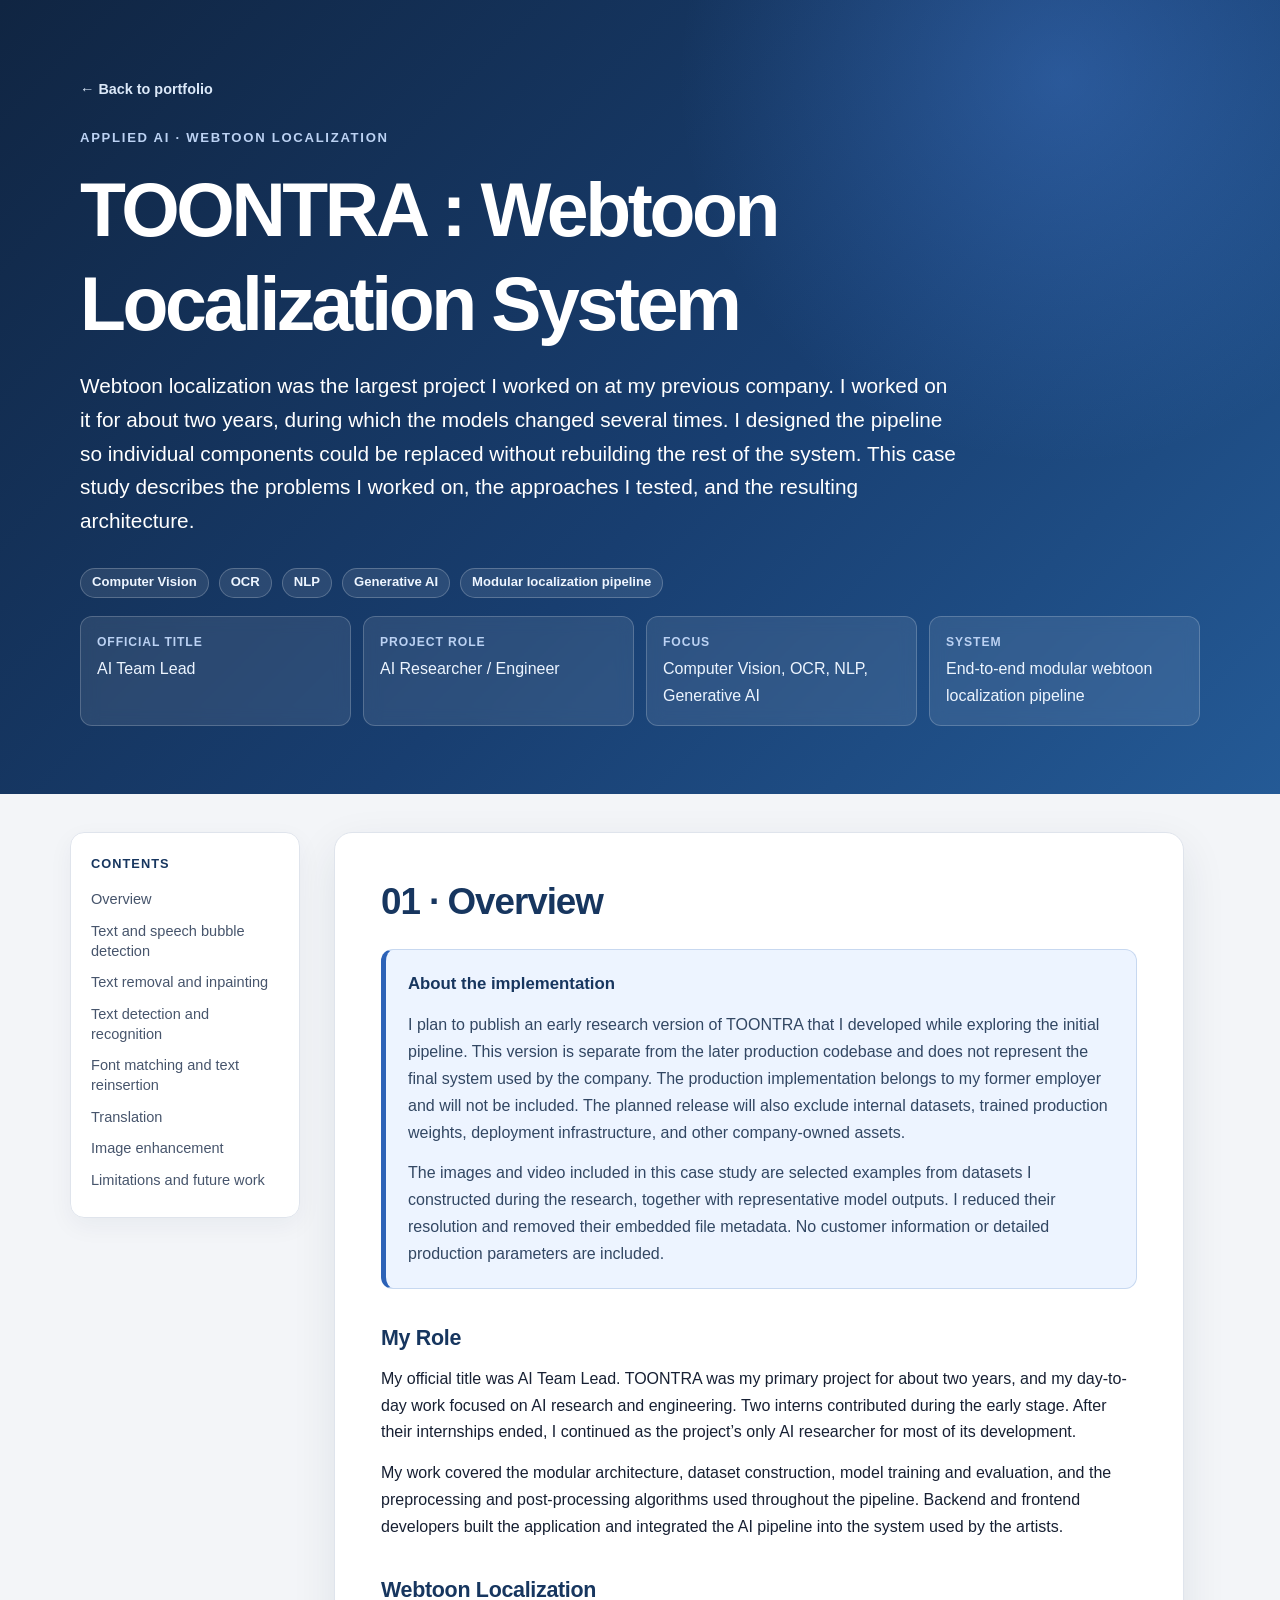
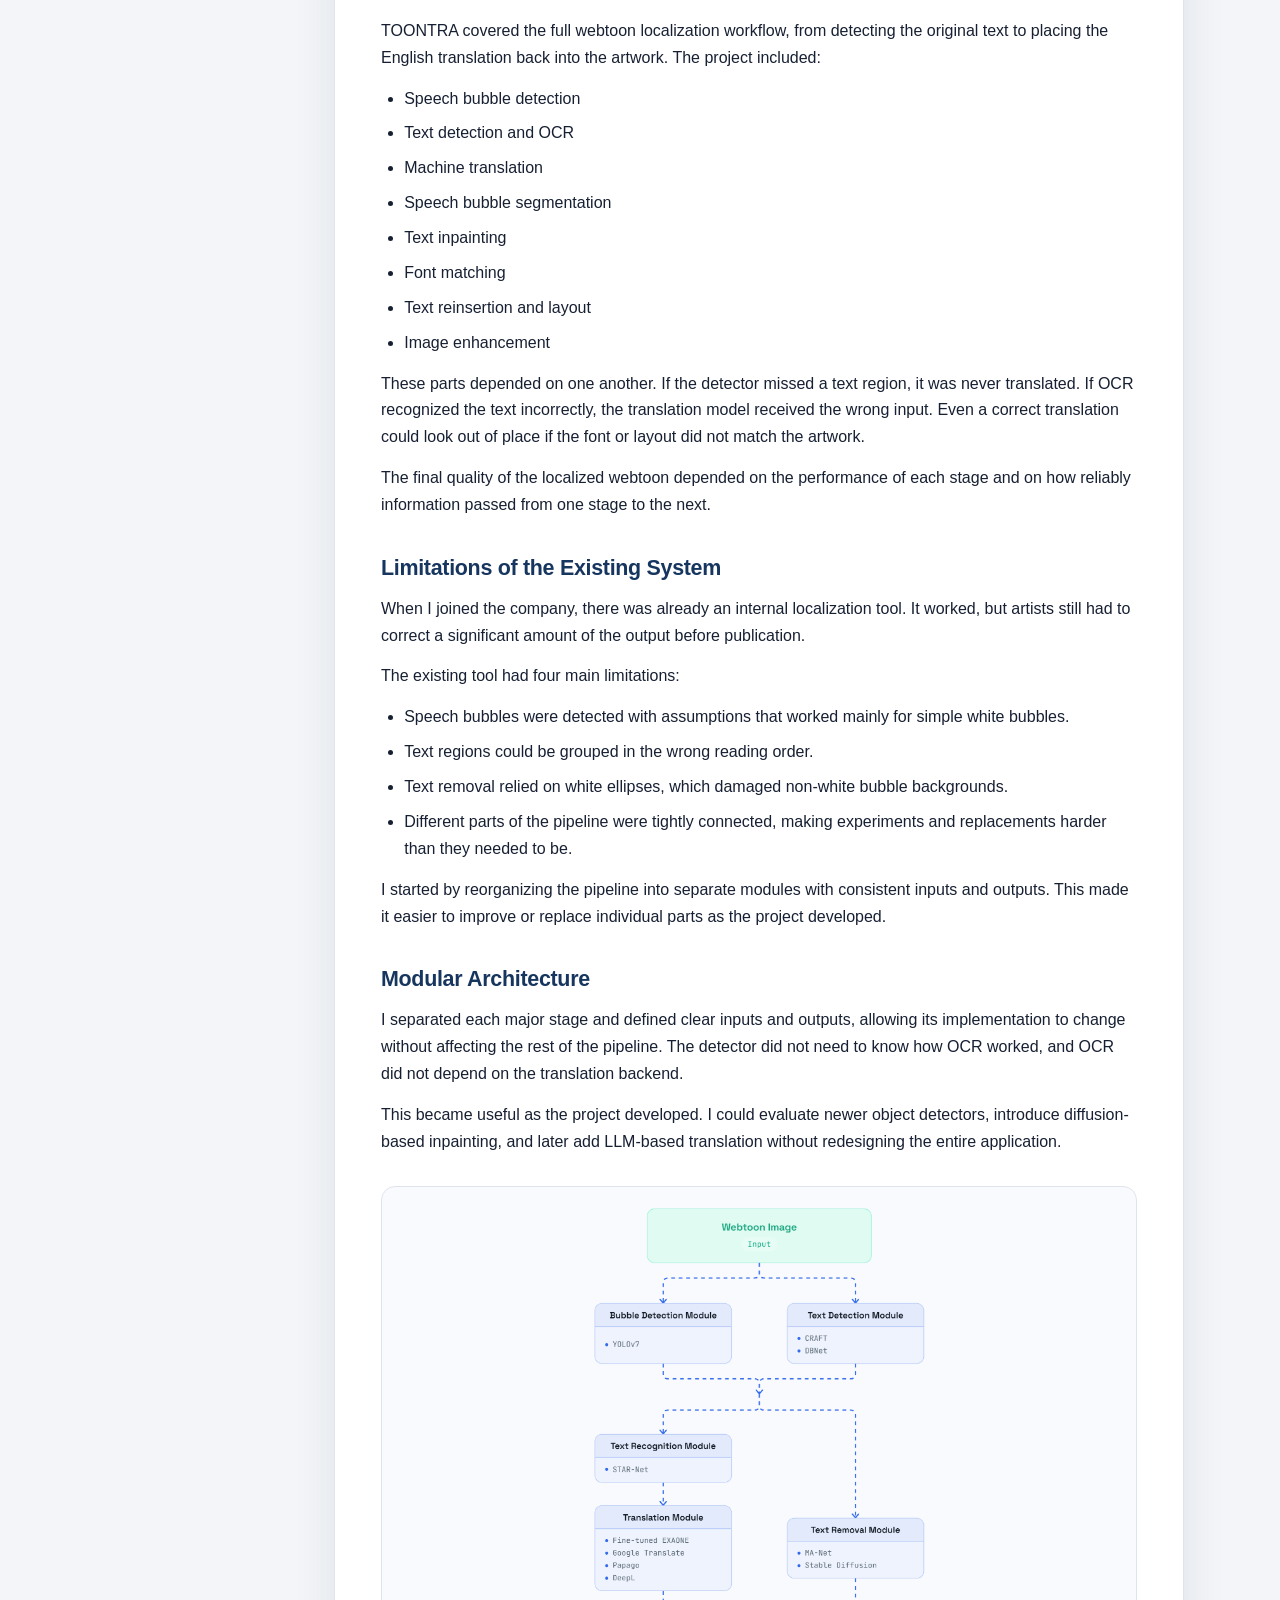
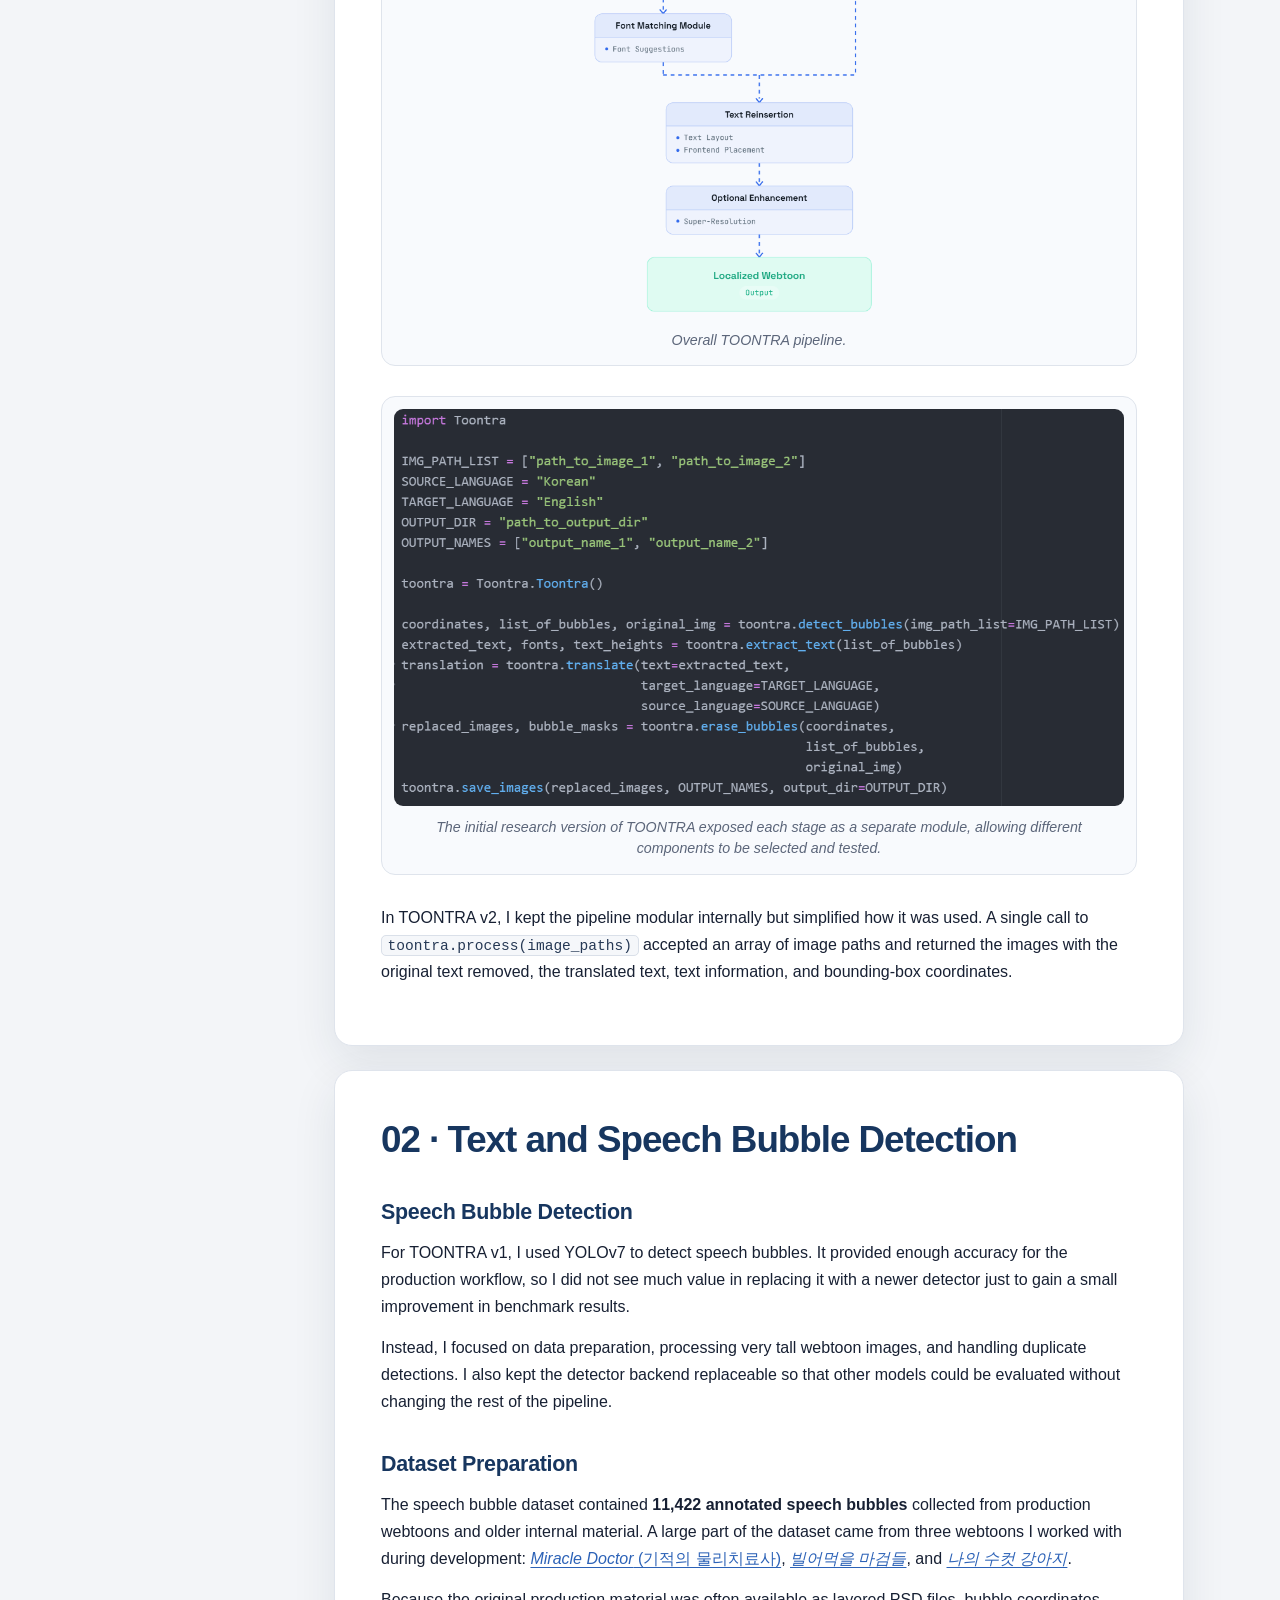
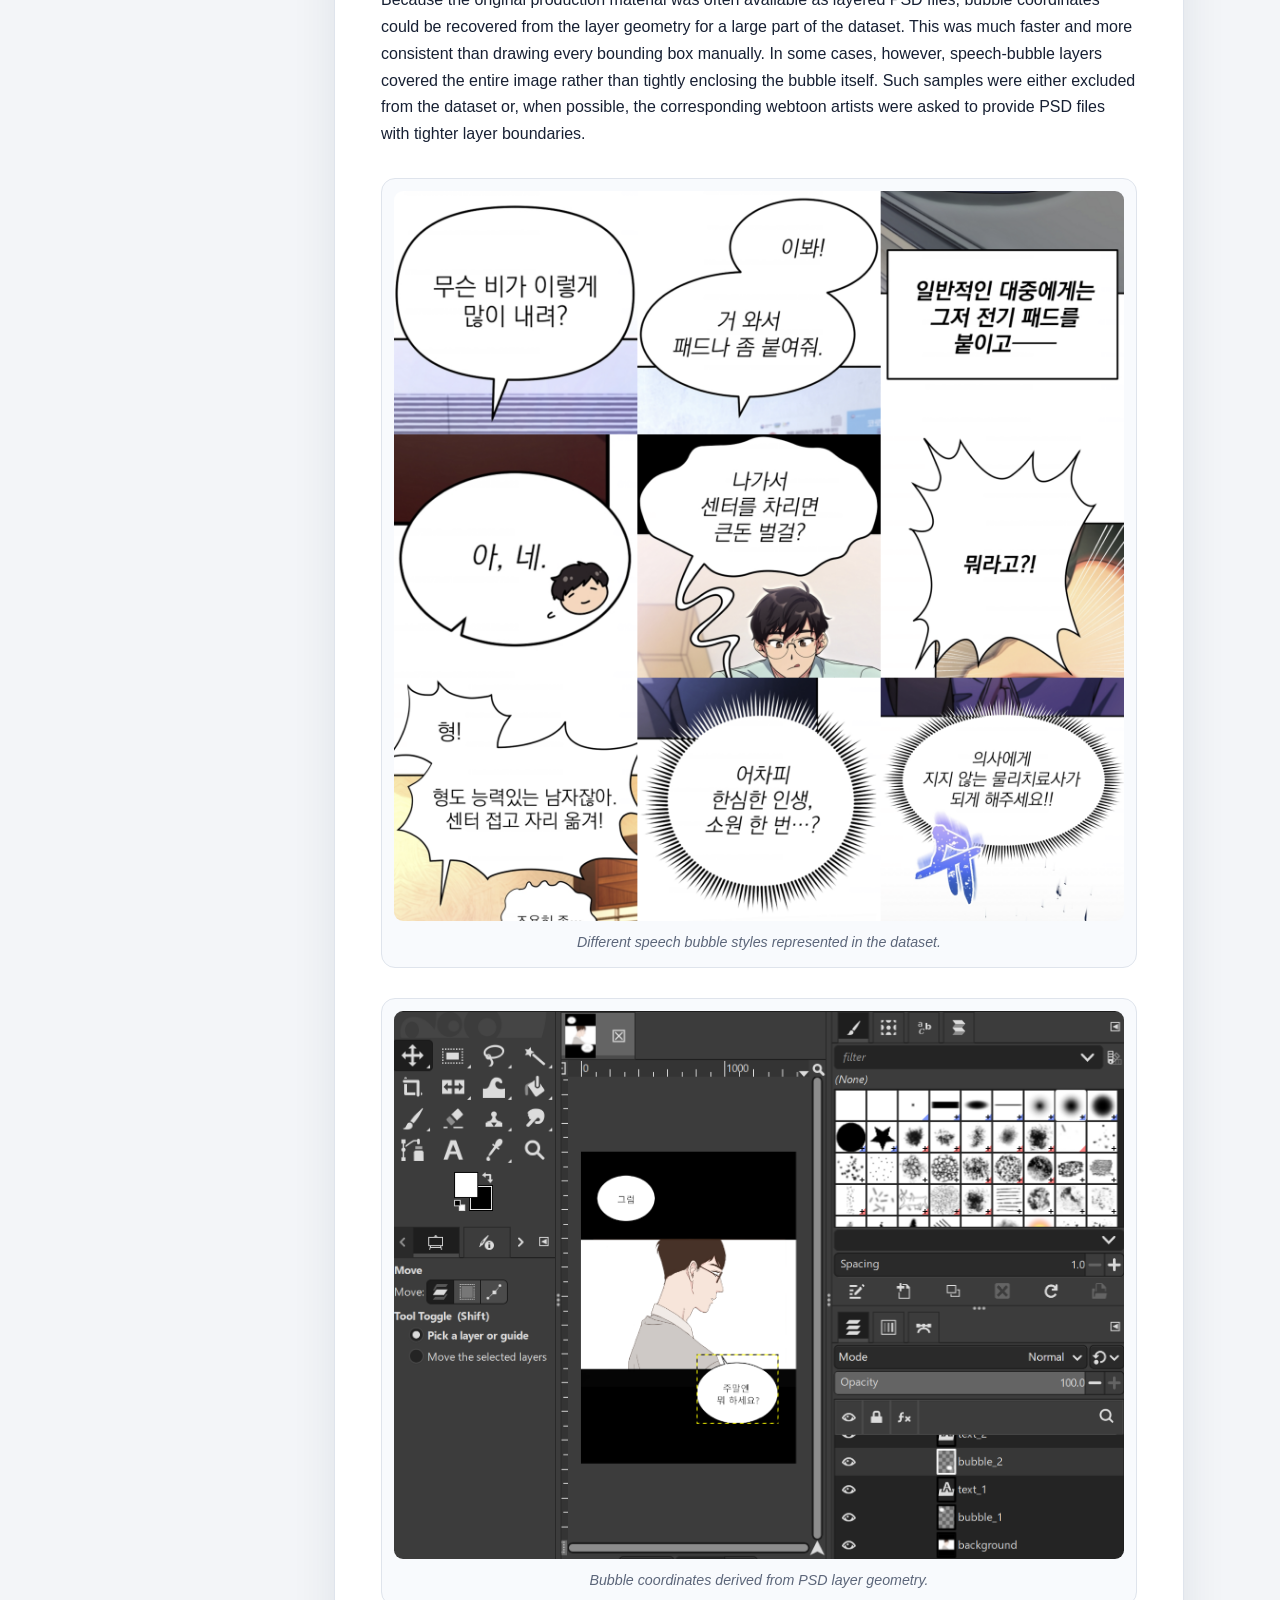
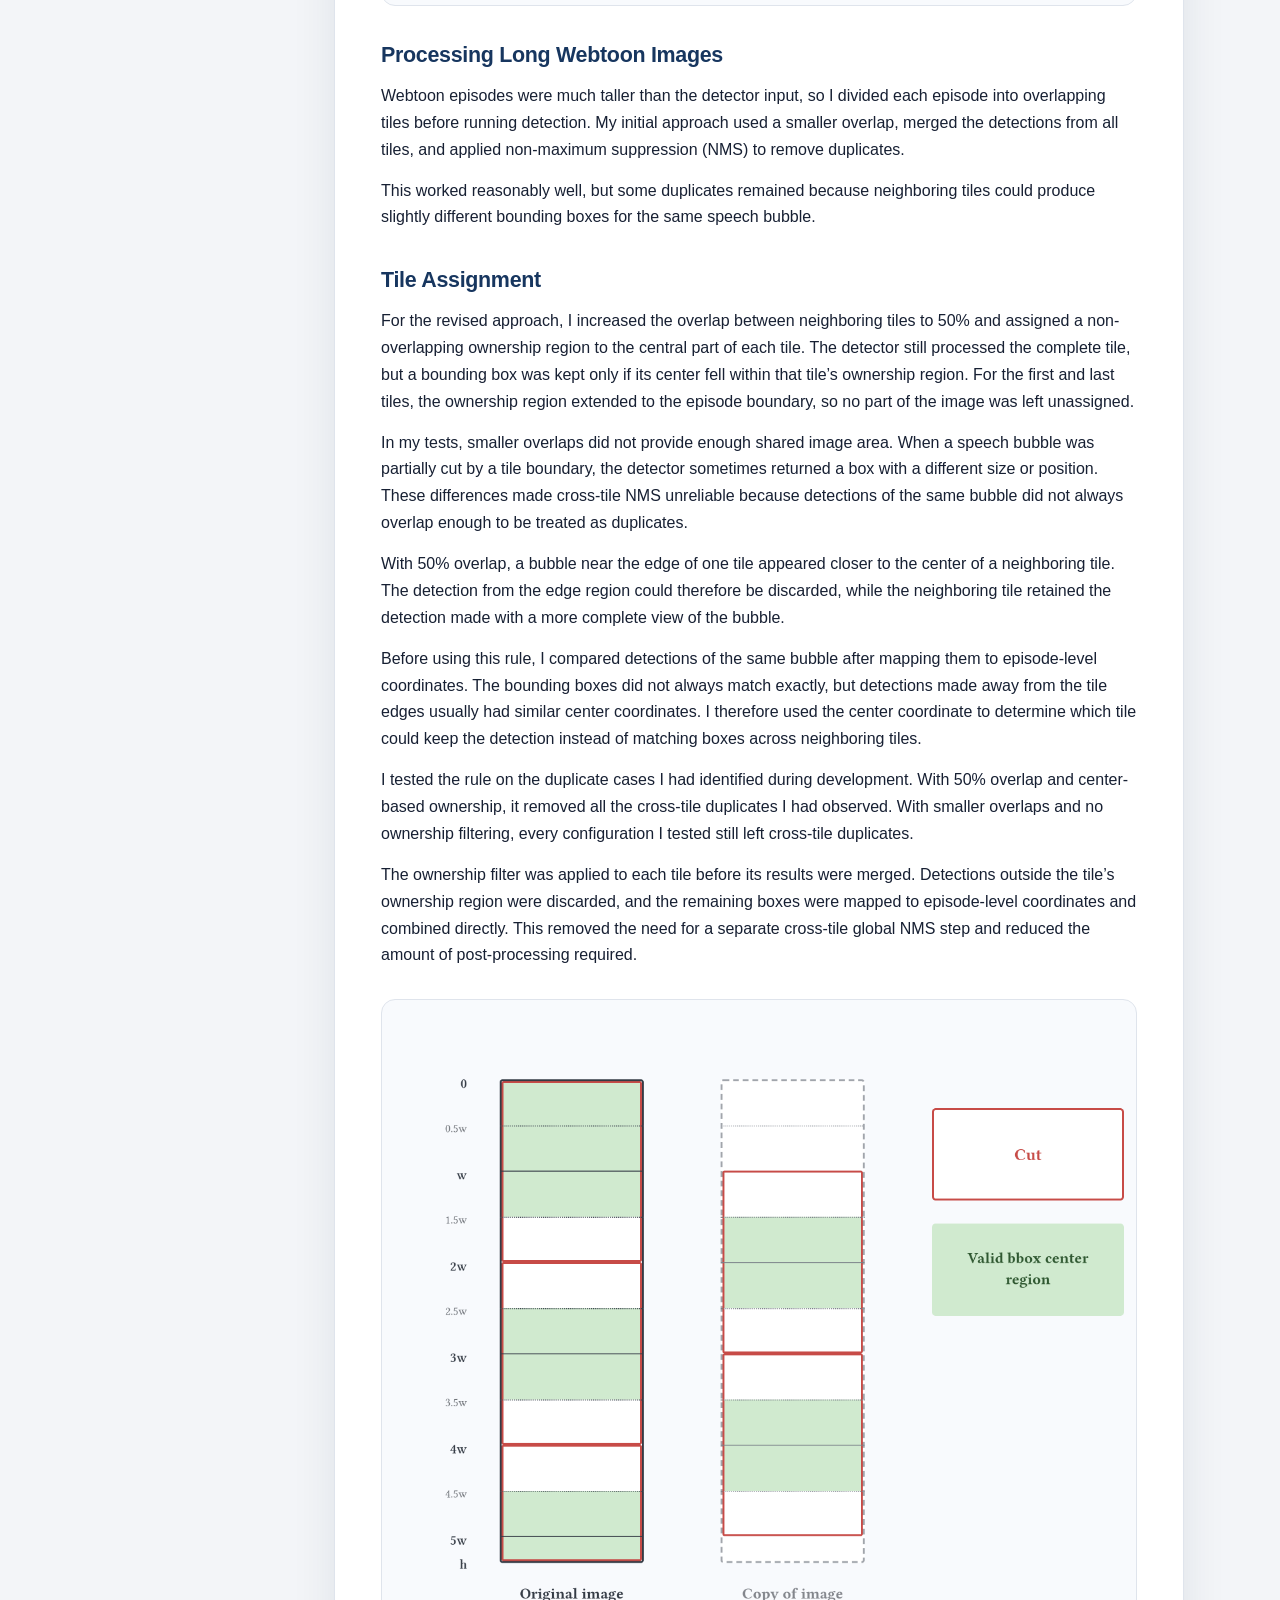
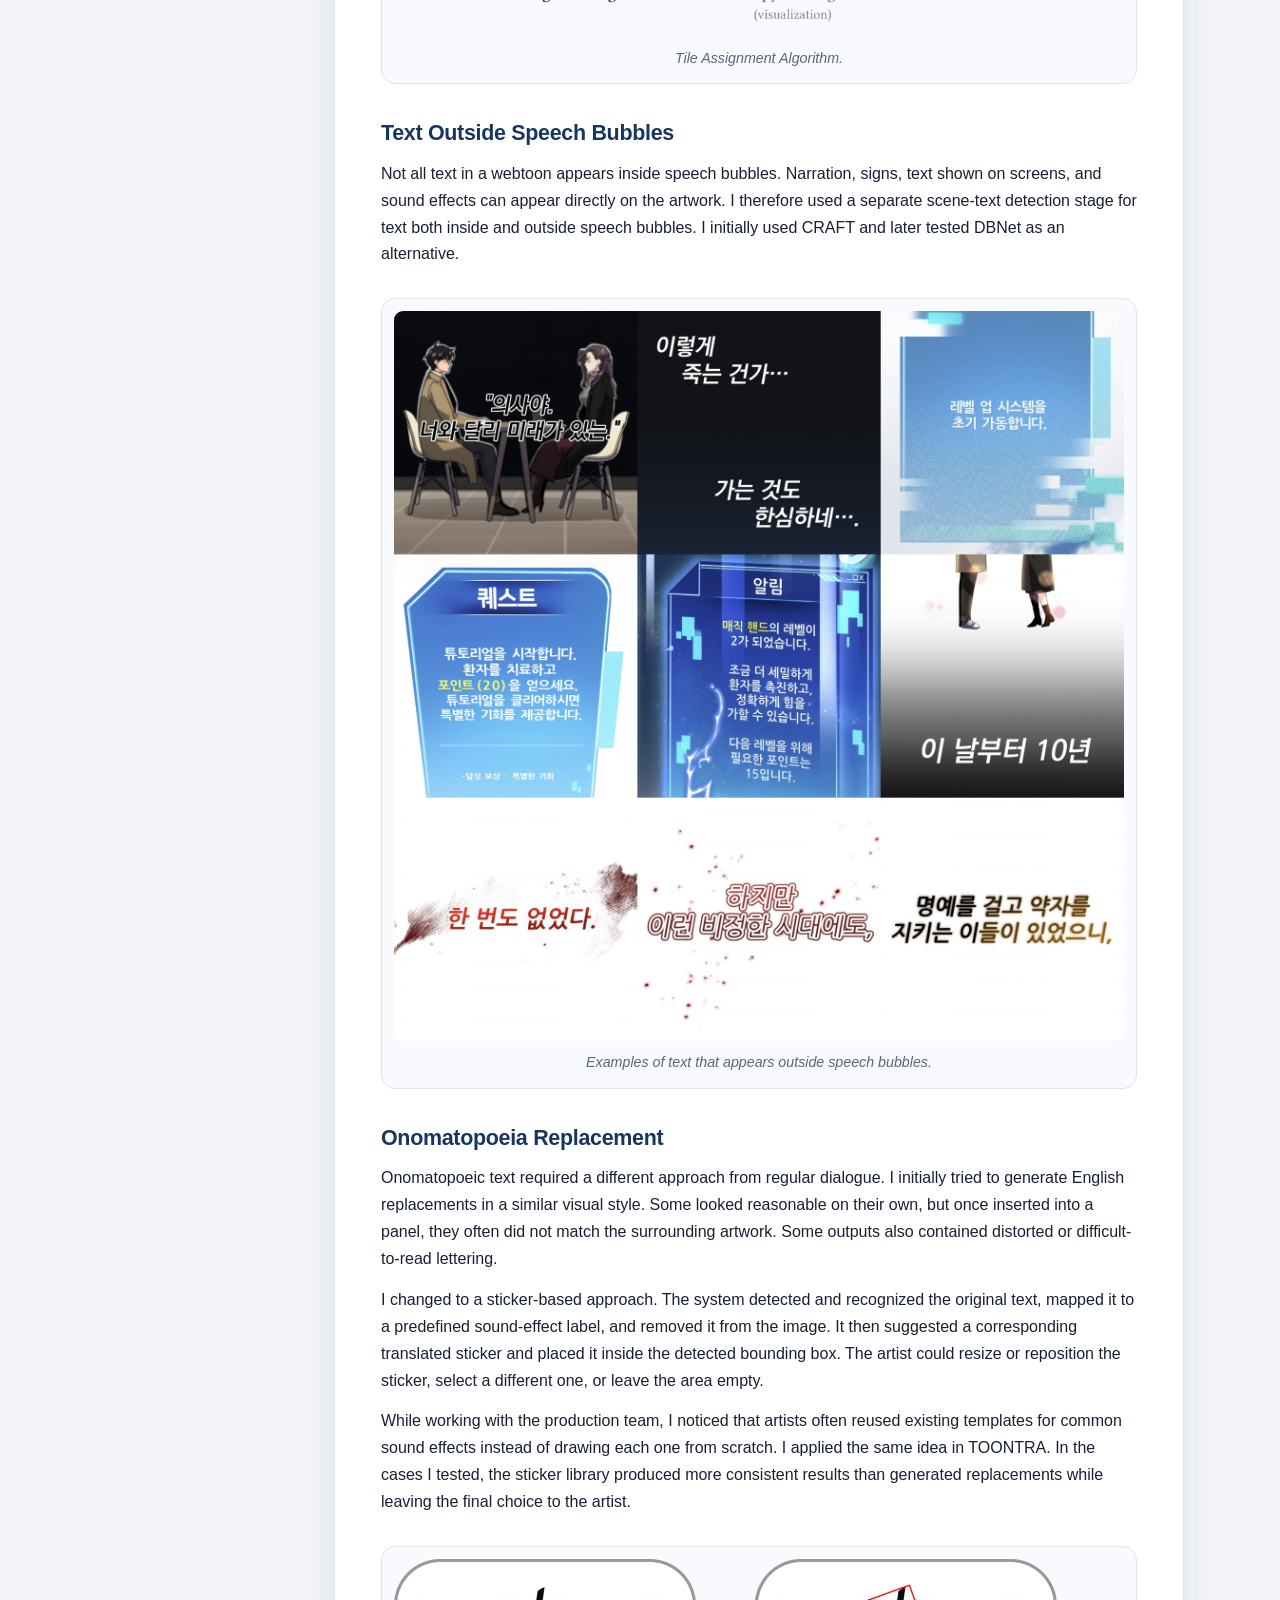
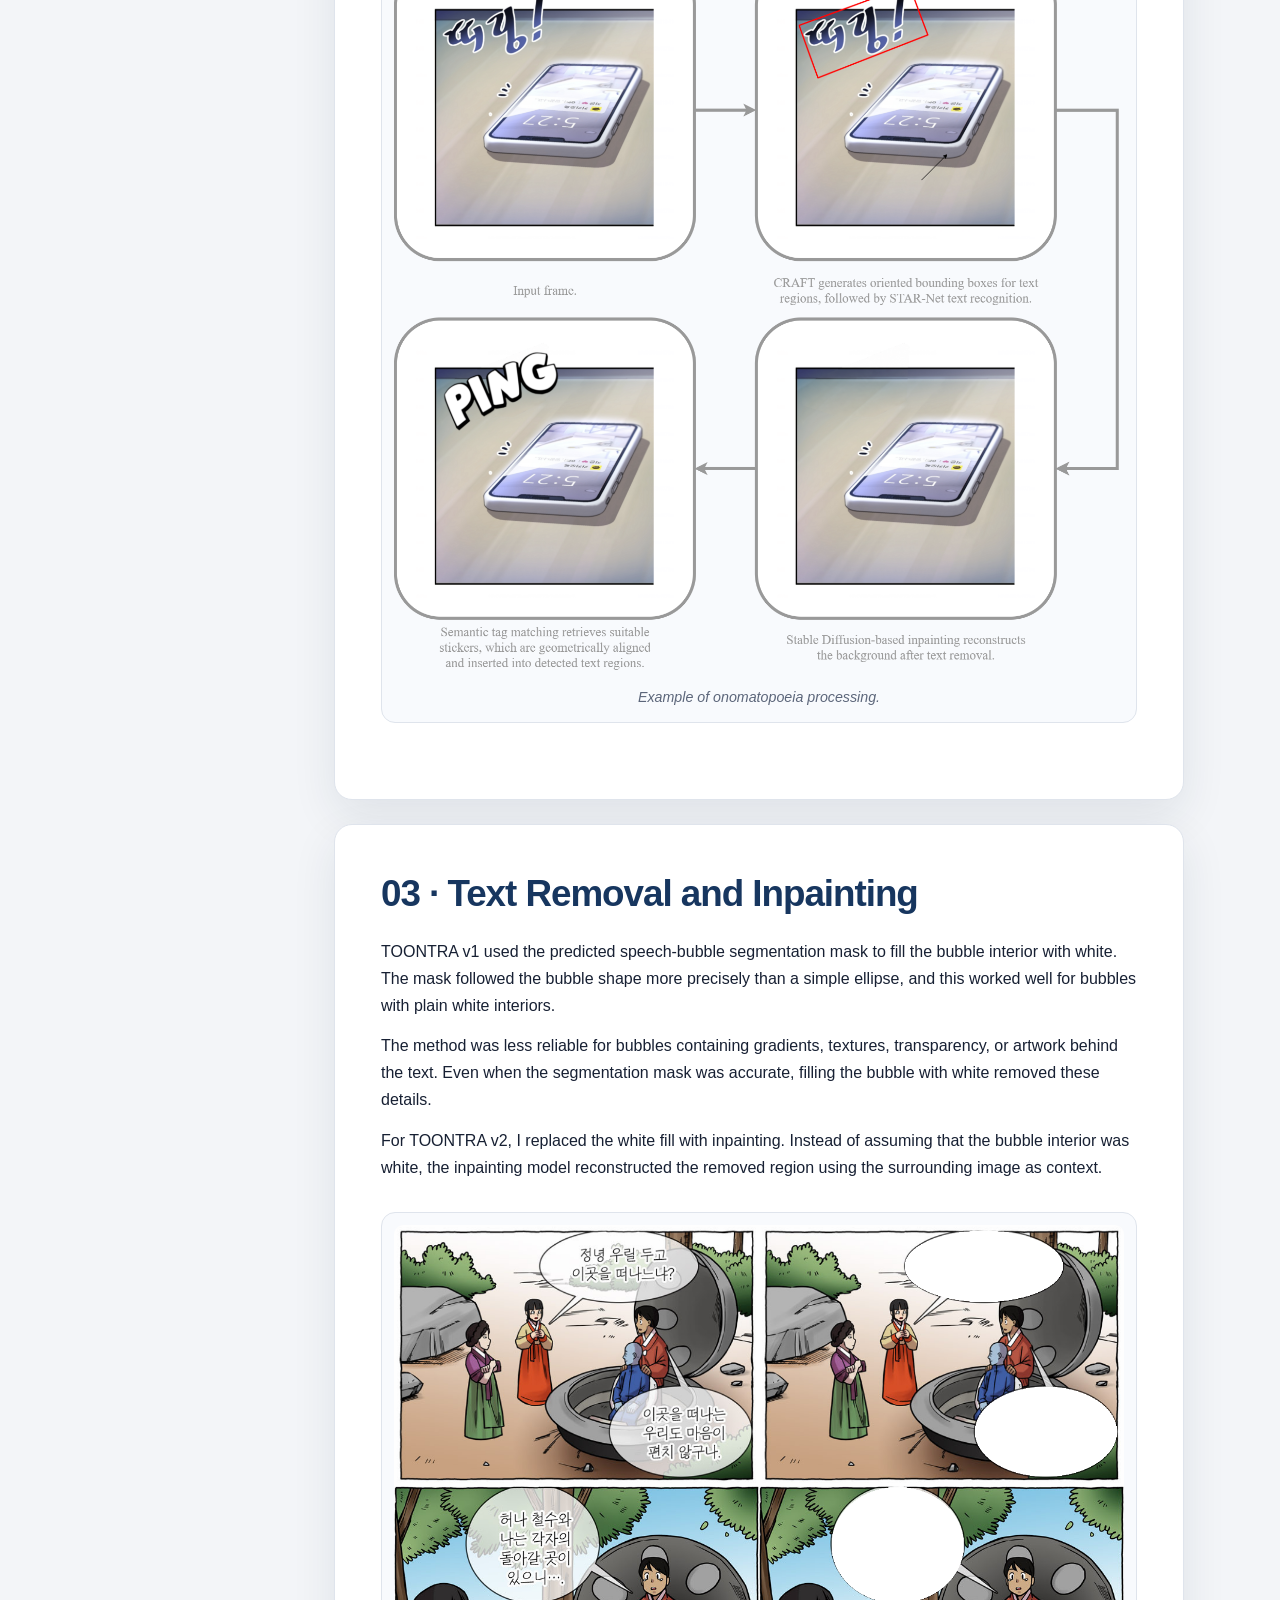
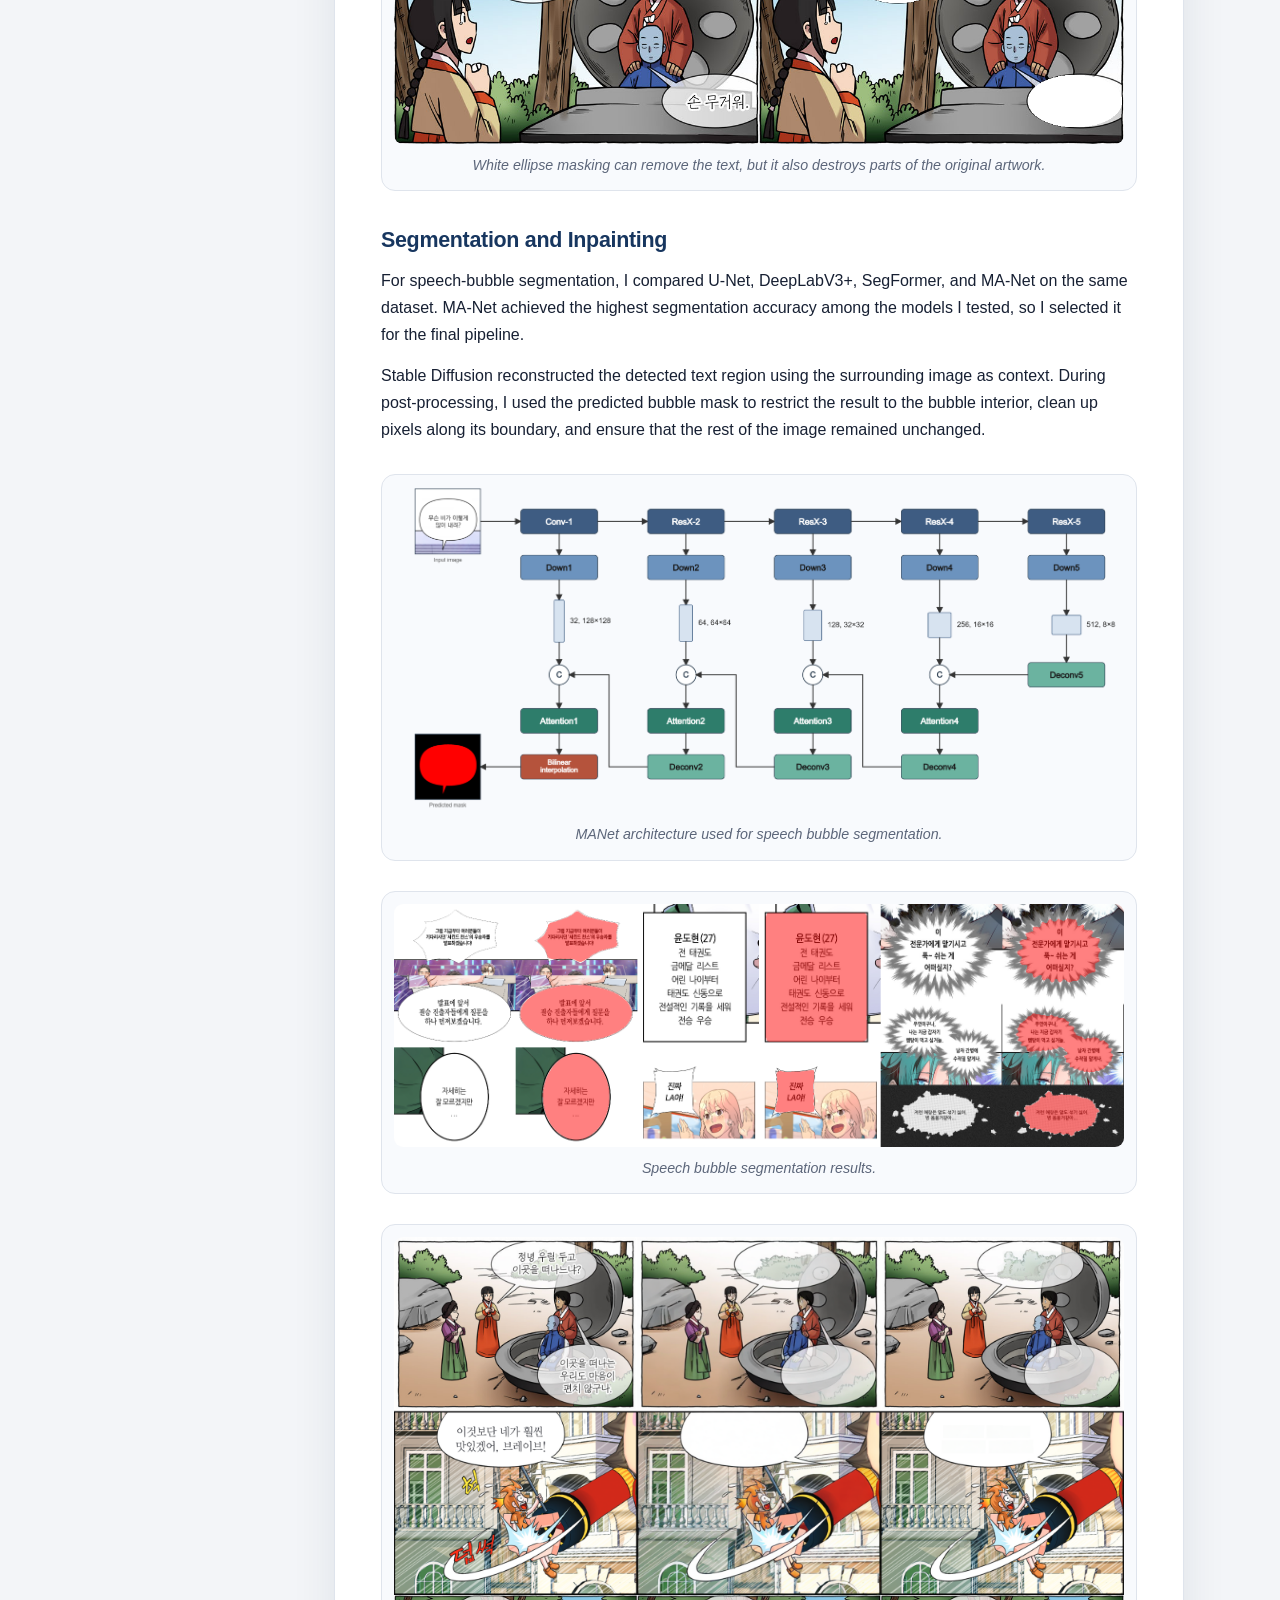
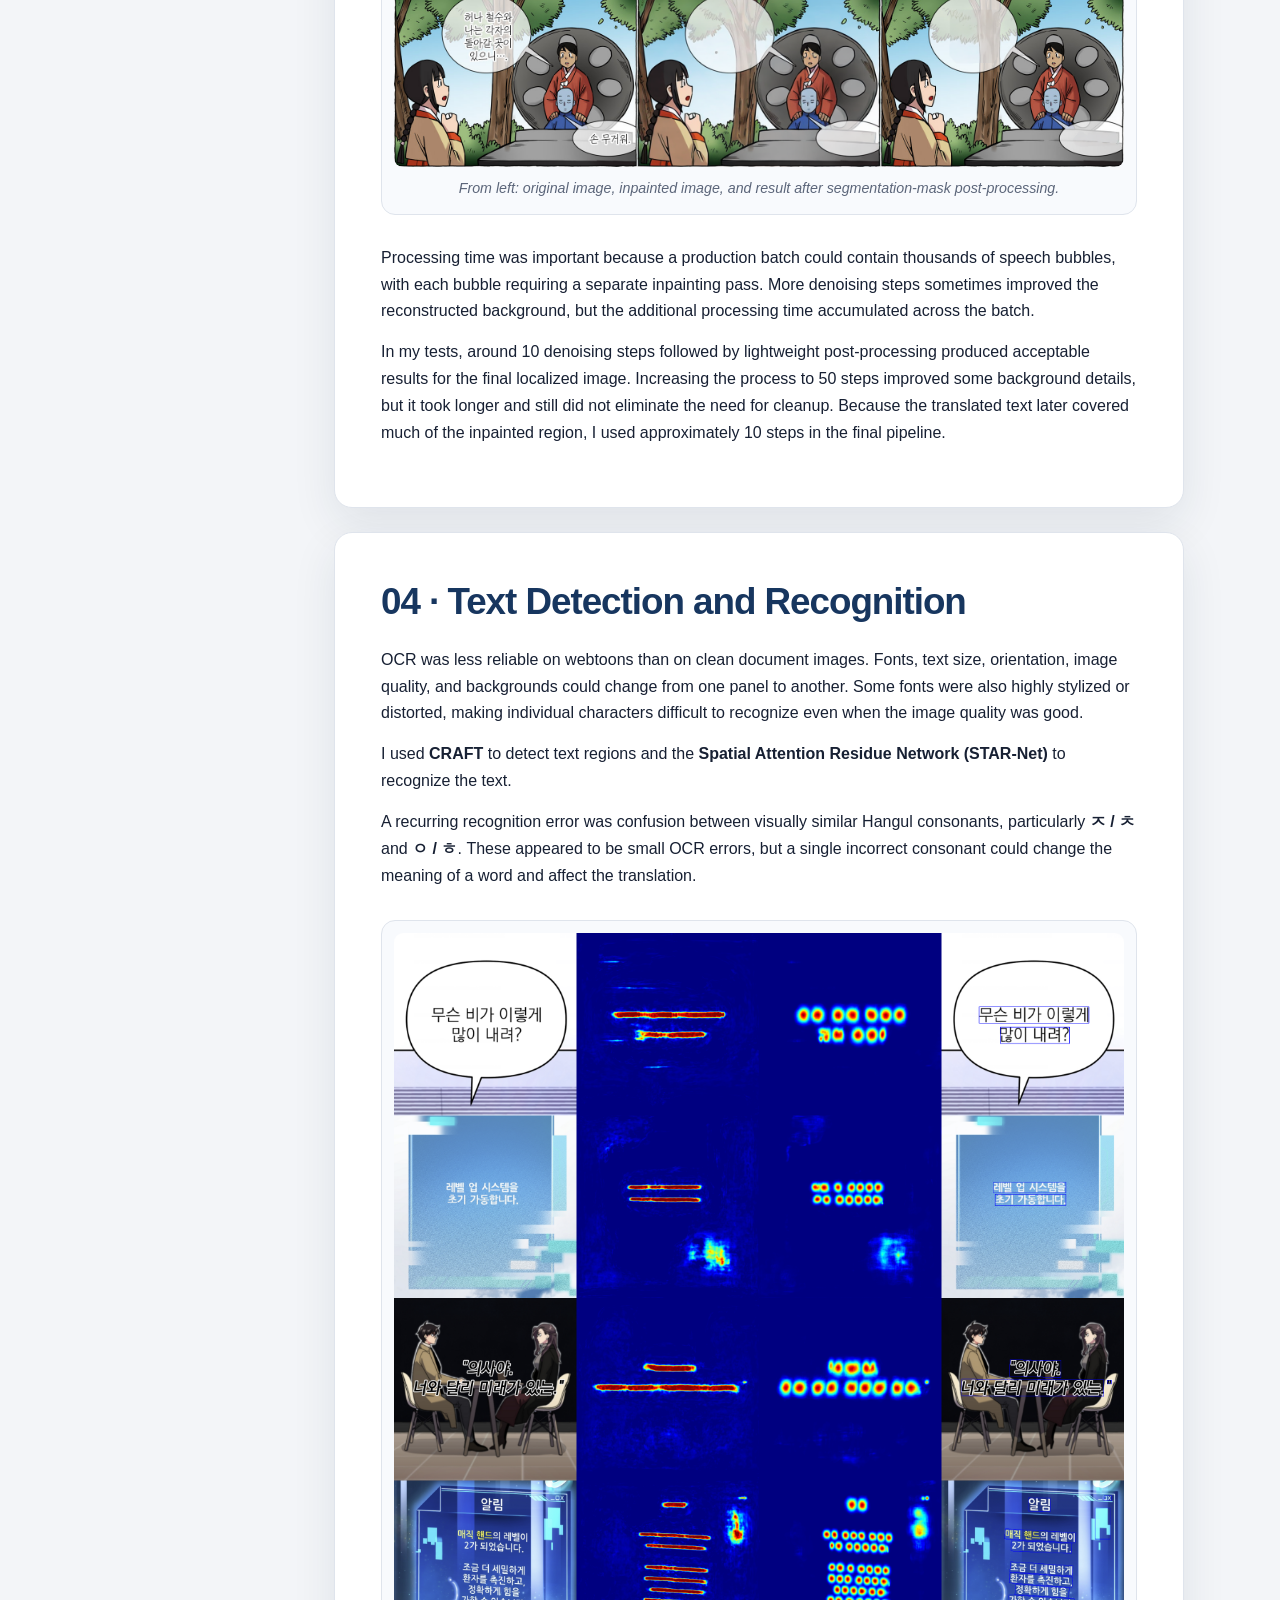
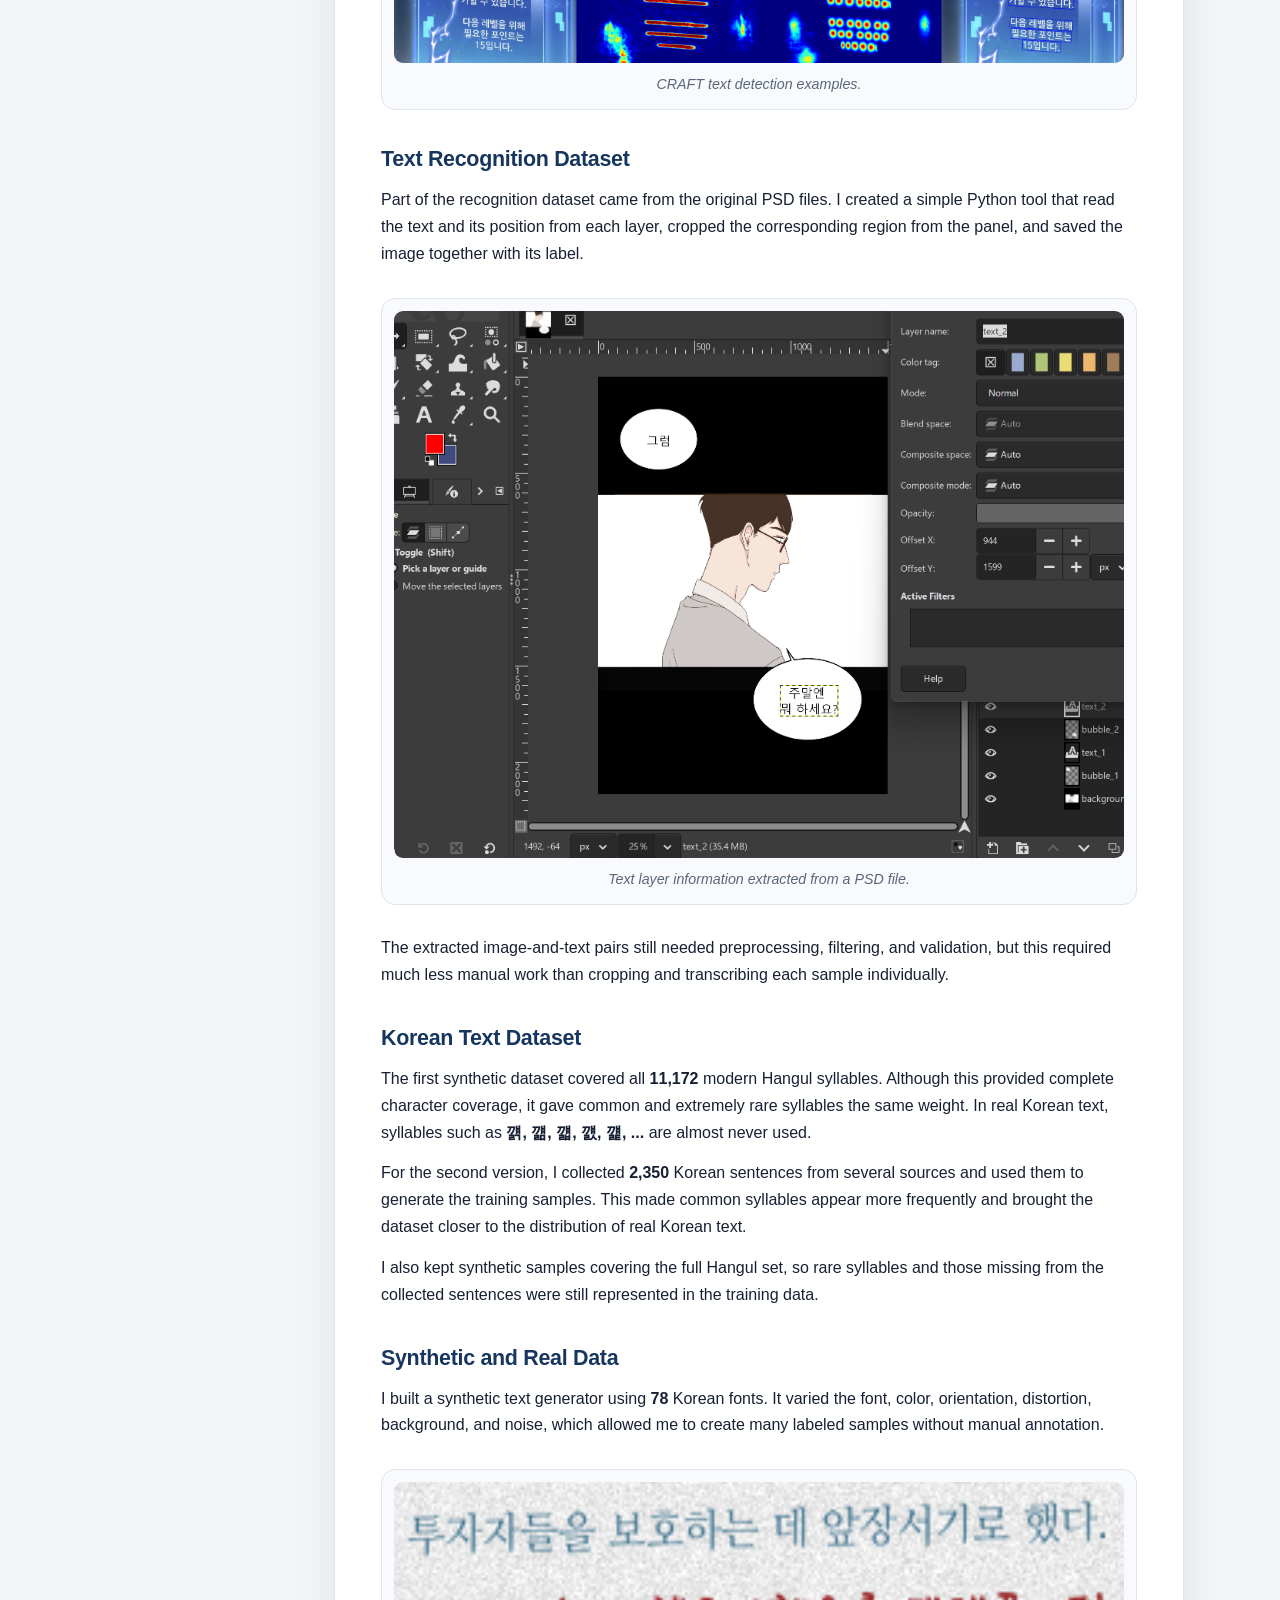
==== projects/toontra.html @ 7fe9b253 "Add files via upload" ====
<!doctype html>
<html lang="en">
<head>
  <meta charset="utf-8">
  <meta name="viewport" content="width=device-width, initial-scale=1">
  <meta name="robots" content="noindex, nofollow, noarchive">
  <title>TOONTRA: Webtoon Localization System</title>
  <link rel="stylesheet" href="../assets/css/toontra.css">
</head>
<body>
  <a class="skip-link" href="#content">Skip to content</a>

  <header class="hero" id="top">
    <div class="hero-inner">
      <a class="portfolio-link" href="../index.html">← Back to portfolio</a>
      <p class="eyebrow">Applied AI · Webtoon Localization</p>
      <h1>TOONTRA : Webtoon Localization System</h1>
      <p class="lede">
        Webtoon localization was the largest project I worked on at my previous company. I worked on it for about two years, during which the models changed several times. I designed the pipeline so individual components could be replaced without rebuilding the rest of the system. This case study describes the problems I worked on, the approaches I tested, and the resulting architecture.
      </p>
      <div class="hero-tags" aria-label="Project focus">
        <span>Computer Vision</span>
        <span>OCR</span>
        <span>NLP</span>
        <span>Generative AI</span>
        <span>Modular localization pipeline</span>
      </div>
      <div class="hero-meta" aria-label="Project details">
        <div><strong>Official Title</strong>AI Team Lead</div>
        <div><strong>Project Role</strong>AI Researcher / Engineer</div>
        <div><strong>Focus</strong>Computer Vision, OCR, NLP, Generative AI</div>
        <div><strong>System</strong>End-to-end modular webtoon localization pipeline</div>
      </div>
    </div>
  </header>

  <div class="layout">
    <aside class="toc" aria-label="Case study contents">
      <strong>Contents</strong>
      <nav>
        <a href="#overview">Overview</a>
        <a href="#detection">Text and speech bubble detection</a>
        <a href="#inpainting">Text removal and inpainting</a>
        <a href="#recognition">Text detection and recognition</a>
        <a href="#font-reinsertion">Font matching and text reinsertion</a>
        <a href="#translation">Translation</a>
        <a href="#enhancement">Image enhancement</a>
        <a href="#limitations">Limitations and future work</a>
      </nav>
    </aside>

    <main id="content">
      <section id="overview">
        <h2>01 · Overview</h2>

        <div class="implementation-note">
          <strong>About the implementation</strong>
          <p>
            I plan to publish an early research version of TOONTRA that I developed while exploring the initial pipeline. This version is separate from the later production codebase and does not represent the final system used by the company. The production implementation belongs to my former employer and will not be included. The planned release will also exclude internal datasets, trained production weights, deployment infrastructure, and other company-owned assets.
          </p>
          <p>
            The images and video included in this case study are selected examples from datasets I constructed during the research, together with representative model outputs. I reduced their resolution and removed their embedded file metadata. No customer information or detailed production parameters are included.
          </p>
        </div>

        <h3>My Role</h3>

        <p>
          My official title was AI Team Lead. TOONTRA was my primary project for about two years, and my day-to-day work focused on AI research and engineering. Two interns contributed during the early stage. After their internships ended, I continued as the project’s only AI researcher for most of its development.
        </p>

        <p>
          My work covered the modular architecture, dataset construction, model training and evaluation, and the preprocessing and post-processing algorithms used throughout the pipeline. Backend and frontend developers built the application and integrated the AI pipeline into the system used by the artists.
        </p>

        <h3>Webtoon Localization</h3>

        <p>
          TOONTRA covered the full webtoon localization workflow, from detecting the original text to placing the English translation back into the artwork. The project included:
        </p>

        <ul>
          <li>Speech bubble detection</li>
          <li>Text detection and OCR</li>
          <li>Machine translation</li>
          <li>Speech bubble segmentation</li>
          <li>Text inpainting</li>
          <li>Font matching</li>
          <li>Text reinsertion and layout</li>
          <li>Image enhancement</li>
        </ul>

        <p>
          These parts depended on one another. If the detector missed a text region, it was never translated. If OCR recognized the text incorrectly, the translation model received the wrong input. Even a correct translation could look out of place if the font or layout did not match the artwork.
        </p>

        <p>
          The final quality of the localized webtoon depended on the performance of each stage and on how reliably information passed from one stage to the next.
        </p>

        <h3>Limitations of the Existing System</h3>

        <p>
          When I joined the company, there was already an internal localization tool. It worked, but artists still had to correct a significant amount of the output before publication.
        </p>

        <p>
          The existing tool had four main limitations:
        </p>

        <ul>
          <li>Speech bubbles were detected with assumptions that worked mainly for simple white bubbles.</li>
          <li>Text regions could be grouped in the wrong reading order.</li>
          <li>Text removal relied on white ellipses, which damaged non-white bubble backgrounds.</li>
          <li>Different parts of the pipeline were tightly connected, making experiments and replacements harder than they needed to be.</li>
        </ul>

        <p>
          I started by reorganizing the pipeline into separate modules with consistent inputs and outputs. This made it easier to improve or replace individual parts as the project developed.
        </p>

        <h3>Modular Architecture</h3>

        <p>
          I separated each major stage and defined clear inputs and outputs, allowing its implementation to change without affecting the rest of the pipeline. The detector did not need to know how OCR worked, and OCR did not depend on the translation backend.
        </p>

        <p>
          This became useful as the project developed. I could evaluate newer object detectors, introduce diffusion-based inpainting, and later add LLM-based translation without redesigning the entire application.
        </p>

        <figure class="portrait">
          <img src="../assets/images/toontra/toontra_diagram.png" alt="TOONTRA pipeline diagram: Webtoon image input splits into bubble detection and text detection, followed by OCR, translation, font matching and inpainting, reinsertion, enhancement, and localized output." width="1104" height="2265" loading="lazy" decoding="async">
          <figcaption>Overall TOONTRA pipeline.</figcaption>
        </figure>

        <figure>
          <img src="../assets/images/toontra/toontra_library.png" alt="The initial research version of TOONTRA library usage example" width="1180" height="642" loading="lazy" decoding="async">
          <figcaption>
            The initial research version of TOONTRA exposed each stage as a separate module, allowing different components to be selected and tested.
          </figcaption>
        </figure>

        <p>
          In TOONTRA v2, I kept the pipeline modular internally but simplified how it was used. A single call to <code>toontra.process(image_paths)</code> accepted an array of image paths and returned the images with the original text removed, the translated text, text information, and bounding-box coordinates.
        </p>
      </section>

      <section id="detection">
        <h2>02 · Text and Speech Bubble Detection</h2>

        <h3>Speech Bubble Detection</h3>

        <p>
          For TOONTRA v1, I used YOLOv7 to detect speech bubbles. It provided enough accuracy for the production workflow, so I did not see much value in replacing it with a newer detector just to gain a small improvement in benchmark results.
        </p>

        <p>
          Instead, I focused on data preparation, processing very tall webtoon images, and handling duplicate detections. I also kept the detector backend replaceable so that other models could be evaluated without changing the rest of the pipeline.
        </p>

        <h3>Dataset Preparation</h3>

        <p>
          The speech bubble dataset contained <strong>11,422 annotated speech bubbles</strong> collected from production webtoons and older internal material. A large part of the dataset came from three webtoons I worked with during development:
          <a href="https://page.kakao.com/content/61959401/" target="_blank" rel="noopener noreferrer"><i>Miracle Doctor</i> (기적의 물리치료사)</a>,
          <a href="https://page.kakao.com/content/63025860/" target="_blank" rel="noopener noreferrer"><i>빌어먹을 마검들</i></a>,
          and
          <a href="https://page.kakao.com/content/62757644/" target="_blank" rel="noopener noreferrer"><i>나의 수컷 강아지</i></a>.
        </p>

        <p>
          Because the original production material was often available as layered PSD files, bubble coordinates could be recovered from the layer geometry for a large part of the dataset. This was much faster and more consistent than drawing every bounding box manually. In some cases, however, speech-bubble layers covered the entire image rather than tightly enclosing the bubble itself. Such samples were either excluded from the dataset or, when possible, the corresponding webtoon artists were asked to provide PSD files with tighter layer boundaries.
        </p>

        <figure>
          <img src="../assets/images/toontra/speech_bubble_types.png" alt="Examples of speech bubble diversity in the training dataset" width="1536" height="1536" loading="lazy" decoding="async">
          <figcaption>Different speech bubble styles represented in the dataset.</figcaption>
        </figure>

        <figure>
          <img src="../assets/images/toontra/speech_bubble_coordinates.png" alt="Speech bubble bounding box coordinates extracted from PSD layer data" width="1578" height="1183" loading="lazy" decoding="async">
          <figcaption>Bubble coordinates derived from PSD layer geometry.</figcaption>
        </figure>

        <h3>Processing Long Webtoon Images</h3>

        <p>
          Webtoon episodes were much taller than the detector input, so I divided each episode into overlapping tiles before running detection. My initial approach used a smaller overlap, merged the detections from all tiles, and applied non-maximum suppression (NMS) to remove duplicates.
        </p>

        <p>
          This worked reasonably well, but some duplicates remained because neighboring tiles could produce slightly different bounding boxes for the same speech bubble.
        </p>

        <h3>Tile Assignment</h3>

        <p>
          For the revised approach, I increased the overlap between neighboring tiles to 50% and assigned a non-overlapping ownership region to the central part of each tile. The detector still processed the complete tile, but a bounding box was kept only if its center fell within that tile’s ownership region. For the first and last tiles, the ownership region extended to the episode boundary, so no part of the image was left unassigned.
        </p>

        <p>
          In my tests, smaller overlaps did not provide enough shared image area. When a speech bubble was partially cut by a tile boundary, the detector sometimes returned a box with a different size or position. These differences made cross-tile NMS unreliable because detections of the same bubble did not always overlap enough to be treated as duplicates.
        </p>

        <p>
          With 50% overlap, a bubble near the edge of one tile appeared closer to the center of a neighboring tile. The detection from the edge region could therefore be discarded, while the neighboring tile retained the detection made with a more complete view of the bubble.
        </p>

        <p>
          Before using this rule, I compared detections of the same bubble after mapping them to episode-level coordinates. The bounding boxes did not always match exactly, but detections made away from the tile edges usually had similar center coordinates. I therefore used the center coordinate to determine which tile could keep the detection instead of matching boxes across neighboring tiles.
        </p>

        <p>
          I tested the rule on the duplicate cases I had identified during development. With 50% overlap and center-based ownership, it removed all the cross-tile duplicates I had observed. With smaller overlaps and no ownership filtering, every configuration I tested still left cross-tile duplicates.
        </p>

        <p>
          The ownership filter was applied to each tile before its results were merged. Detections outside the tile’s ownership region were discarded, and the remaining boxes were mapped to episode-level coordinates and combined directly. This removed the need for a separate cross-tile global NMS step and reduced the amount of post-processing required.
        </p>

        <figure>
          <img src="../assets/images/toontra/tile_assignment_diagram.png" alt="Tile Assignment algorithm with overlapping tiles" width="2280" height="1950" loading="lazy" decoding="async">
          <figcaption>Tile Assignment Algorithm.</figcaption>
        </figure>

        <h3>Text Outside Speech Bubbles</h3>

        <p>
          Not all text in a webtoon appears inside speech bubbles. Narration, signs, text shown on screens, and sound effects can appear directly on the artwork. I therefore used a separate scene-text detection stage for text both inside and outside speech bubbles. I initially used CRAFT and later tested DBNet as an alternative.
        </p>

        <figure>
          <img src="../assets/images/toontra/no_speech_bubble_text.png" alt="Examples of text outside speech bubbles" width="1536" height="1536" loading="lazy" decoding="async">
          <figcaption>Examples of text that appears outside speech bubbles.</figcaption>
        </figure>

        <h3>Onomatopoeia Replacement</h3>

        <p>
          Onomatopoeic text required a different approach from regular dialogue. I initially tried to generate English replacements in a similar visual style. Some looked reasonable on their own, but once inserted into a panel, they often did not match the surrounding artwork. Some outputs also contained distorted or difficult-to-read lettering.
        </p>

        <p>
          I changed to a sticker-based approach. The system detected and recognized the original text, mapped it to a predefined sound-effect label, and removed it from the image. It then suggested a corresponding translated sticker and placed it inside the detected bounding box. The artist could resize or reposition the sticker, select a different one, or leave the area empty.
        </p>

        <p>
          While working with the production team, I noticed that artists often reused existing templates for common sound effects instead of drawing each one from scratch. I applied the same idea in TOONTRA. In the cases I tested, the sticker library produced more consistent results than generated replacements while leaving the final choice to the artist.
        </p>

        <figure>
          <img src="../assets/images/toontra/onomatopoeia_example.png" alt="Example of onomatopoeic words processing" width="1416" height="1390" loading="lazy" decoding="async">
          <figcaption>Example of onomatopoeia processing.</figcaption>
        </figure>
      </section>

      <section id="inpainting">
        <h2>03 · Text Removal and Inpainting</h2>

        <p>
          TOONTRA v1 used the predicted speech-bubble segmentation mask to fill the bubble interior with white. The mask followed the bubble shape more precisely than a simple ellipse, and this worked well for bubbles with plain white interiors.
        </p>

        <p>
          The method was less reliable for bubbles containing gradients, textures, transparency, or artwork behind the text. Even when the segmentation mask was accurate, filling the bubble with white removed these details.
        </p>

        <p>
          For TOONTRA v2, I replaced the white fill with inpainting. Instead of assuming that the bubble interior was white, the inpainting model reconstructed the removed region using the surrounding image as context.
        </p>

        <figure>
          <img src="../assets/images/toontra/failed_ellipse_whiteout_examples.png" alt="Examples of failed ellipse whiteout masking" width="1216" height="865" loading="lazy" decoding="async">
          <figcaption>White ellipse masking can remove the text, but it also destroys parts of the original artwork.</figcaption>
        </figure>

        <h3>Segmentation and Inpainting</h3>

        <p>
          For speech-bubble segmentation, I compared U-Net, DeepLabV3+, SegFormer, and MA-Net on the same dataset. MA-Net achieved the highest segmentation accuracy among the models I tested, so I selected it for the final pipeline.
        </p>

        <p>
          Stable Diffusion reconstructed the detected text region using the surrounding image as context. During post-processing, I used the predicted bubble mask to restrict the result to the bubble interior, clean up pixels along its boundary, and ensure that the rest of the image remained unchanged.
        </p>

        <figure>
          <img src="../assets/images/toontra/manet_architecture.png" alt="MANet architecture" width="3075" height="1377" loading="lazy" decoding="async">
          <figcaption>MANet architecture used for speech bubble segmentation.</figcaption>
        </figure>

        <figure>
          <img src="../assets/images/toontra/bubble_segmentation_example.png" alt="Speech bubble segmentation results" width="1536" height="512" loading="lazy" decoding="async">
          <figcaption>Speech bubble segmentation results.</figcaption>
        </figure>

        <figure>
          <img src="../assets/images/toontra/text_erase_examples.png" alt="Original image, Stable Diffusion text inpainting, and segmentation-guided result" width="1824" height="1324" loading="lazy" decoding="async">
          <figcaption>From left: original image, inpainted image, and result after segmentation-mask post-processing.</figcaption>
        </figure>

        <p>
          Processing time was important because a production batch could contain thousands of speech bubbles, with each bubble requiring a separate inpainting pass. More denoising steps sometimes improved the reconstructed background, but the additional processing time accumulated across the batch.
        </p>

        <p>
          In my tests, around 10 denoising steps followed by lightweight post-processing produced acceptable results for the final localized image. Increasing the process to 50 steps improved some background details, but it took longer and still did not eliminate the need for cleanup. Because the translated text later covered much of the inpainted region, I used approximately 10 steps in the final pipeline.
        </p>
      </section>

      <section id="recognition">
        <h2>04 · Text Detection and Recognition</h2>

        <p>
          OCR was less reliable on webtoons than on clean document images. Fonts, text size, orientation, image quality, and backgrounds could change from one panel to another. Some fonts were also highly stylized or distorted, making individual characters difficult to recognize even when the image quality was good.
        </p>

        <p>
          I used <strong>CRAFT</strong> to detect text regions and the <strong>Spatial Attention Residue Network (STAR-Net)</strong> to recognize the text.
        </p>

        <p>
          A recurring recognition error was confusion between visually similar Hangul consonants, particularly <strong>ㅈ / ㅊ</strong> and <strong>ㅇ / ㅎ</strong>. These appeared to be small OCR errors, but a single incorrect consonant could change the meaning of a word and affect the translation.
        </p>

        <figure>
          <img src="../assets/images/toontra/craft_examples.png" alt="CRAFT text detection examples on webtoon speech bubbles" width="2048" height="2048" loading="lazy" decoding="async">
          <figcaption>CRAFT text detection examples.</figcaption>
        </figure>

        <h3>Text Recognition Dataset</h3>

        <p>
          Part of the recognition dataset came from the original PSD files. I created a simple Python tool that read the text and its position from each layer, cropped the corresponding region from the panel, and saved the image together with its label.
        </p>

        <figure>
          <img src="../assets/images/toontra/sample_text_psd.png" alt="Sample text layer extracted from a PSD file" width="1895" height="1421" loading="lazy" decoding="async">
          <figcaption>Text layer information extracted from a PSD file.</figcaption>
        </figure>

        <p>
          The extracted image-and-text pairs still needed preprocessing, filtering, and validation, but this required much less manual work than cropping and transcribing each sample individually.
        </p>

        <h3>Korean Text Dataset</h3>

        <p>
          The first synthetic dataset covered all <strong>11,172</strong> modern Hangul syllables. Although this provided complete character coverage, it gave common and extremely rare syllables the same weight. In real Korean text, syllables such as <strong>꺩, 꺪, 꺫, 꺬, 꺭, ...</strong> are almost never used.
        </p>

        <p>
          For the second version, I collected <strong>2,350</strong> Korean sentences from several sources and used them to generate the training samples. This made common syllables appear more frequently and brought the dataset closer to the distribution of real Korean text.
        </p>

        <p>
          I also kept synthetic samples covering the full Hangul set, so rare syllables and those missing from the collected sentences were still represented in the training data.
        </p>

        <h3>Synthetic and Real Data</h3>

        <p>
          I built a synthetic text generator using <strong>78</strong> Korean fonts. It varied the font, color, orientation, distortion, background, and noise, which allowed me to create many labeled samples without manual annotation.
        </p>

        <figure>
          <img src="../assets/images/toontra/synthetic_examples.png" alt="Synthetic OCR dataset samples" width="1024" height="512" loading="lazy" decoding="async">
          <figcaption>Synthetic OCR dataset samples.</figcaption>
        </figure>

        <p>
          However, models trained only on synthetic data performed worse on actual webtoon images. I therefore added the samples extracted from PSD files to the training set. These samples helped the model adapt to the fonts, backgrounds, and image quality found in real webtoons.
        </p>
      </section>

      <section id="font-reinsertion">
        <h2>05 · Font Matching and Text Reinsertion</h2>

        <h3>Font Matching</h3>

        <p>
          Font choice affected how well the inserted text matched the original artwork. When the replacement font was very different from the original, the text looked out of place even when the translation was correct.
        </p>

        <p>
          I initially treated this as an exact font-classification problem and trained a model to identify the original Korean font. The results were not reliable enough for production. Many fonts shared similar character shapes, and the differences between them often disappeared after compression, resizing, and anti-aliasing.
        </p>

        <figure>
          <img src="../assets/images/toontra/font_confusion_matrix.png" alt="Confusion matrix for font style classification" width="1450" height="1000" loading="lazy" decoding="async">
          <figcaption>Confusion matrix for font style classification.</figcaption>
        </figure>

        <p>
          I therefore changed the task from identifying the exact font to classifying it into one of three general styles:
        </p>

        <ul>
          <li><strong>Typing fonts</strong>: commonly used printed fonts.</li>
          <li><strong>Handwritten fonts</strong>: fonts designed to resemble handwriting.</li>
          <li><strong>Decorative fonts</strong>: more stylized fonts with distinctive shapes.</li>
        </ul>

        <p>
          I retrained the classifier using these broader labels. Based on the predicted style, TOONTRA showed the artist several suitable fonts from the same group. The artist then selected the final font directly in the editor.
        </p>

        <h3>Text Reinsertion and Layout</h3>

        <p>
          The translated text also had to fit inside the available speech-bubble region. My first implementation handled this in Python. Given the text and target region, the algorithm tested different line breaks without splitting words, then adjusted the font size until the calculated layout fit.
        </p>

        <p>
          The method produced suitable layouts for all text regions, but it required evaluating many combinations of line breaks and font sizes. This made it time-consuming when applied across a complete webtoon episode.
        </p>

        <p>
          The frontend already had text-fitting logic for its speech-bubble components, so I moved the final layout step there. TOONTRA passed the translated text, selected font, and target region to the frontend, which determined the line breaks and font size. This removed the need to maintain separate layout implementations and made the calculated result consistent with what the artist saw in the editor.
        </p>
      </section>

      <section id="translation">
        <h2>06 · Translation</h2>

        <p>
          The first version of TOONTRA used Google Translate and Papago. For TOONTRA v2, I integrated EXAONE, which allowed us to adapt the translation model using the company’s internal localization data instead of relying entirely on external translation APIs.
        </p>

        <p>
          Webtoon dialogue often depends on the surrounding conversation. Individual lines may be incomplete, and short expressions can change meaning depending on the speaker and situation. Instead of sending each speech bubble separately, I grouped consecutive dialogue lines from the same scene and translated them together.
        </p>

        <h3>Fine-Tuning EXAONE for Webtoon Translation</h3>

        <p>
          The fine-tuning data came from webtoons previously localized by the company’s professional translators. I aligned the original dialogue with the final translated text, so the training data reflected translations that had already been reviewed and used in production.
        </p>

        <p>
          I fine-tuned EXAONE with LoRA, keeping the base model weights fixed and training a smaller set of additional parameters. This required less GPU memory than full fine-tuning and adapted the model to the wording and translation choices found in the company’s existing webtoon localizations.
        </p>

        <figure>
          <img src="../assets/images/toontra/toontra_demo.png" alt="TOONTRA translation examples" width="2180" height="1682" loading="lazy" decoding="async">
          <figcaption>TOONTRA translation workflow.</figcaption>
        </figure>

        <figure>
          <img src="../assets/images/toontra/translation_examples.png" alt="Translation engine comparison" width="1504" height="564" loading="lazy" decoding="async">
          <figcaption>Comparison of translation outputs.</figcaption>
        </figure>

        <h3>Translation Context Design</h3>

        <p>
          A source sentence alone does not always contain enough information to choose the correct translation. Korean often omits the subject, leaving it to be inferred from the surrounding dialogue or scene.
        </p>

        <pre>Source:
문을 열었다.
거기 서 있었다.

Google:
"I opened the door.
They were standing there."

Papago:
“The door opened.
I was standing there.”

DeepL:
“The door opened.
He was standing there.”

Fine-tuned EXAONE:
“The door opened.
Someone was standing there.”</pre>

        <p>
          These are actual outputs recorded during development. The subject of <strong>거기 서 있었다</strong> is not stated, so depending on the scene, <i>I</i>, <i>he</i>, <i>she</i>, <i>they</i>, or <i>someone</i> could be appropriate. In this example, the fine-tuned model used the more neutral someone, but it still could not identify who was standing there from the text alone.
        </p>

        <p>
          This example does not mean that the fine-tuned model performed better than the external translation services. It was still under development and did not consistently produce better translations. I included the example to show a limitation shared by all the tested approaches: information missing from the input could not be recovered reliably from the dialogue alone.
        </p>

        <p>
          For the next version of the dataset, I planned to include additional context such as the speaker, listener, emotion, scene, dialogue type, and relationships between characters. This information could help the model make decisions that were not possible from the text alone.
        </p>
      </section>

      <section id="enhancement">
        <h2>07 · Image Enhancement</h2>

        <p>
          Image enhancement was included as an optional step after localization. The output from the main pipeline could be used without it, but the enhancement model could produce a sharper version when needed.
        </p>

        <h3>Training Dataset</h3>

        <p>
          I built the dataset from production webtoons created by the company. Their widths ranged from 1280 pixels to 2000 pixels.
        </p>

        <p>
          For the first version of the dataset, I resized every webtoon to a width of 1280 pixels and divided it into 1280 × 1280 images, producing approximately 40,000 training samples. I later extracted overlapping 1024 × 1024 tiles without first reducing every webtoon to the same width. This preserved more detail from the wider source images and increased the dataset to approximately 80,000 tiles.
        </p>

        <p>
          For each training pair, I augmented a 1024 × 1024 tile and used it as the high-resolution target. I resized the same tile to 256 × 256 to create the low-resolution input. The model therefore learned a 4× upscaling task.
        </p>

        <figure>
          <img src="../assets/images/toontra/high_quality_dataset_sample.png" alt="Webtoon and donghwa dataset samples" width="960" height="960" loading="lazy" decoding="async">
          <figcaption>Samples from the image enhancement dataset.</figcaption>
        </figure>

        <h3>Results</h3>

        <p>
          The model was trained for 4× super-resolution, but its output showed changes beyond increased resolution. In many examples, lines and edges appeared sharper, and the colors were more saturated.
        </p>

        <p>
          Color enhancement was not part of the training objective, and I did not evaluate it separately. I therefore treated the change in color as a side effect rather than a measured improvement.
        </p>

        <figure>
          <img src="../assets/images/toontra/enhance_examples.png" alt="Webtoon enhancement examples" width="2048" height="1024" loading="lazy" decoding="async">
          <figcaption>Webtoon enhancement examples (before / after).</figcaption>
        </figure>
      </section>

      <section id="limitations">
        <p class="section-kicker">Next steps</p>
        <h2>Limitations and Future Work</h2>

        <p>
          The translation module used surrounding dialogue as context, but it did not receive visual information from the webtoon panels. A future version could use a multimodal model with the current panel, previous panels, and their dialogue. This could provide additional context for omitted subjects, character emotions, and expressions whose meaning depends on the scene.
        </p>

        <p>
          I would also evaluate the complete localization workflow rather than only the individual models. I would review complete localized episodes and measure the correction work required from translators and artists, such as the number of edits and the time spent per episode.
        </p>
      </section>
    </main>
  </div>

  <footer class="page-footer">
    <a href="../index.html">← Back to portfolio</a>
    <a href="#top" aria-label="Back to top">Back to top ↑</a>
  </footer>
</body>
</html>
---- assets/css/toontra.css ----
:root {
  color-scheme: light;
  --ink: #172033;
  --muted: #5c667a;
  --line: #dfe4ec;
  --paper: #ffffff;
  --page: #f3f5f8;
  --navy: #17365f;
  --blue: #2c62b7;
  --blue-soft: #edf4ff;
  --green: #176b50;
  --green-soft: #eaf7f1;
  --amber: #895a07;
  --amber-soft: #fff6de;
  --shadow: 0 16px 45px rgba(27, 42, 70, 0.09);
}

* {
  box-sizing: border-box;
}

html {
  scroll-behavior: smooth;
}

body {
  margin: 0;
  color: var(--ink);
  background: var(--page);
  font: 16px/1.68 -apple-system, BlinkMacSystemFont, "Segoe UI", Roboto, Helvetica, Arial, sans-serif;
  -webkit-font-smoothing: antialiased;
}

a {
  color: var(--blue);
  text-underline-offset: 0.17em;
}

a:hover {
  color: #194c9b;
}

a:focus-visible {
  border-radius: 3px;
  outline: 3px solid #78aaf4;
  outline-offset: 3px;
}

h1,
h2,
h3 {
  color: var(--navy);
  line-height: 1.25;
  text-wrap: balance;
}

h1 {
  max-width: 920px;
  margin: 14px 0 18px;
  font-size: clamp(2.35rem, 6vw, 4.7rem);
  letter-spacing: -0.045em;
}

h2 {
  margin: 0 0 22px;
  font-size: clamp(1.7rem, 3.2vw, 2.3rem);
  letter-spacing: -0.028em;
}

h3 {
  margin: 36px 0 12px;
  font-size: 1.34rem;
  letter-spacing: -0.014em;
}

p {
  margin: 14px 0;
}

ul,
ol {
  margin: 14px 0;
  padding-left: 1.45rem;
}

li {
  margin: 8px 0;
}

.skip-link {
  position: fixed;
  z-index: 100;
  top: 12px;
  left: 12px;
  padding: 9px 13px;
  border-radius: 8px;
  background: #fff;
  color: var(--navy);
  font-weight: 750;
  transform: translateY(-160%);
  transition: transform 160ms ease;
}

.skip-link:focus {
  transform: translateY(0);
}

code {
  padding: 0.12em 0.38em;
  border: 1px solid #dae0e9;
  border-radius: 5px;
  background: #f5f7fa;
  color: #263955;
  font-size: 0.91em;
}

pre {
  margin: 24px 0;
  padding: 20px;
  overflow-x: auto;
  border: 1px solid #d8e0eb;
  border-radius: 12px;
  background: #f5f7fa;
  color: #263955;
  font: 0.92rem/1.65 ui-monospace, SFMono-Regular, Menlo, Consolas, "Liberation Mono", monospace;
  white-space: pre-wrap;
  overflow-wrap: anywhere;
}

.hero {
  padding: 76px 24px 68px;
  color: #fff;
  background:
    radial-gradient(circle at 83% 10%, rgba(82, 147, 244, 0.32), transparent 30%),
    linear-gradient(135deg, #102542 0%, #183e70 56%, #245a96 100%);
}

.hero-inner {
  width: min(1120px, 100%);
  margin: 0 auto;
}

.portfolio-link {
  display: inline-flex;
  align-items: center;
  margin-bottom: 26px;
  color: #dbe8f8;
  font-size: 0.9rem;
  font-weight: 700;
  text-decoration: none;
  -webkit-user-select: none;
  user-select: none;
}

.portfolio-link:hover {
  color: #fff;
  text-decoration: underline;
  text-underline-offset: 0.2em;
}

.eyebrow {
  margin: 0;
  color: #bcd2f3;
  font-size: 0.82rem;
  font-weight: 750;
  letter-spacing: 0.13em;
  text-transform: uppercase;
}

.hero h1,
.hero .lede {
  color: #fff;
}

.lede {
  max-width: 880px;
  margin: 0;
  font-size: clamp(1.08rem, 2vw, 1.3rem);
  line-height: 1.62;
}

.hero-tags {
  display: flex;
  flex-wrap: wrap;
  gap: 10px;
  margin-top: 30px;
}

.hero-tags span {
  display: inline-flex;
  align-items: center;
  min-height: 30px;
  padding: 5px 11px;
  border: 1px solid rgba(255, 255, 255, 0.22);
  border-radius: 999px;
  background: rgba(255, 255, 255, 0.09);
  color: #edf5ff;
  font-size: 0.82rem;
  font-weight: 700;
  line-height: 1.25;
}

.hero-meta {
  display: grid;
  grid-template-columns: repeat(4, minmax(0, 1fr));
  gap: 12px;
  margin-top: 18px;
}

.hero-meta > div {
  min-width: 0;
  padding: 15px 16px;
  border: 1px solid rgba(255, 255, 255, 0.2);
  border-radius: 12px;
  background: rgba(255, 255, 255, 0.09);
  color: #edf5ff;
  backdrop-filter: blur(8px);
}

.hero-meta strong {
  display: block;
  margin-bottom: 4px;
  color: #bcd2f3;
  font-size: 0.76rem;
  letter-spacing: 0.075em;
  text-transform: uppercase;
}

.layout {
  display: grid;
  grid-template-columns: 230px minmax(0, 850px);
  gap: 34px;
  align-items: start;
  width: min(1140px, calc(100% - 40px));
  margin: 38px auto 36px;
}

.toc {
  position: sticky;
  top: 20px;
  padding: 20px;
  border: 1px solid var(--line);
  border-radius: 14px;
  background: rgba(255, 255, 255, 0.93);
  box-shadow: 0 8px 24px rgba(27, 42, 70, 0.05);
  backdrop-filter: blur(8px);
}

.toc strong {
  display: block;
  margin-bottom: 10px;
  color: var(--navy);
  font-size: 0.8rem;
  letter-spacing: 0.08em;
  text-transform: uppercase;
}

.toc a {
  display: block;
  padding: 6px 0;
  color: #47556c;
  font-size: 0.91rem;
  line-height: 1.35;
  text-decoration: none;
}

.toc a:hover {
  color: var(--blue);
}

main {
  min-width: 0;
}

section {
  margin-bottom: 24px;
  padding: clamp(25px, 5vw, 46px);
  border: 1px solid var(--line);
  border-radius: 18px;
  background: var(--paper);
  box-shadow: var(--shadow);
  scroll-margin-top: 24px;
}

.section-kicker {
  margin: 0 0 5px;
  color: var(--blue);
  font-size: 0.78rem;
  font-weight: 800;
  letter-spacing: 0.1em;
  text-transform: uppercase;
}

.implementation-note {
  margin: 24px 0;
  padding: 20px 22px;
  border: 1px solid #c7d8f0;
  border-left: 5px solid var(--blue);
  border-radius: 12px;
  background: var(--blue-soft);
  color: #324763;
}

.implementation-note strong {
  color: var(--navy);
  font-size: 1.05rem;
}

.implementation-note p:last-child {
  margin-bottom: 0;
}

figure {
  margin: 30px 0;
  padding: 12px;
  border: 1px solid var(--line);
  border-radius: 14px;
  background: #f8fafd;
  text-align: center;
}

figure img {
  display: block;
  width: auto;
  max-width: 100%;
  height: auto;
  margin: 0 auto;
  border-radius: 9px;
}

figure.portrait img {
  max-height: 720px;
}

figcaption {
  margin: 11px 6px 2px;
  color: var(--muted);
  font-size: 0.89rem;
  font-style: italic;
  line-height: 1.5;
}

.page-footer {
  display: flex;
  gap: 20px;
  align-items: center;
  justify-content: space-between;
  width: min(1140px, calc(100% - 40px));
  margin: 0 auto;
  padding: 22px 0 50px;
  border-top: 1px solid var(--line);
}

.page-footer a {
  color: #47556c;
  font-size: 0.9rem;
  font-weight: 700;
  text-decoration: none;
  -webkit-user-select: none;
  user-select: none;
}

.page-footer a:hover {
  color: var(--blue);
  text-decoration: underline;
  text-underline-offset: 0.2em;
}

@media (max-width: 900px) {
  .hero-meta {
    grid-template-columns: repeat(2, minmax(0, 1fr));
  }

  .layout {
    display: block;
  }

  .toc {
    position: static;
    margin-bottom: 24px;
  }

  .toc nav {
    display: grid;
    grid-template-columns: repeat(2, minmax(0, 1fr));
    gap: 2px 18px;
  }
}

@media (max-width: 620px) {
  .hero {
    padding: 50px 20px 46px;
  }

  .layout,
  .page-footer {
    width: min(100% - 24px, 850px);
  }

  .layout {
    margin-top: 20px;
  }

  section {
    border-radius: 14px;
  }

  .hero-meta,
  .toc nav {
    grid-template-columns: 1fr;
  }

  figure {
    margin: 24px 0;
    padding: 8px;
  }

  figure.portrait img {
    max-height: 620px;
  }
}

@media (prefers-reduced-motion: reduce) {
  html {
    scroll-behavior: auto;
  }

  .skip-link {
    transition: none;
  }
}

@media print {
  @page {
    margin: 14mm;
  }

  body {
    background: #fff;
    font-size: 11pt;
  }

  .hero {
    padding: 35px 0;
    background: #17365f;
    print-color-adjust: exact;
    -webkit-print-color-adjust: exact;
  }

  .layout {
    display: block;
    width: 100%;
    margin: 20px 0;
  }

  .skip-link,
  .portfolio-link,
  .toc,
  .page-footer {
    display: none;
  }

  section {
    padding: 24px 0;
    border: 0;
    border-bottom: 1px solid var(--line);
    border-radius: 0;
    box-shadow: none;
  }

  h2,
  h3,
  figure {
    break-inside: avoid;
  }

  a {
    color: inherit;
  }
}
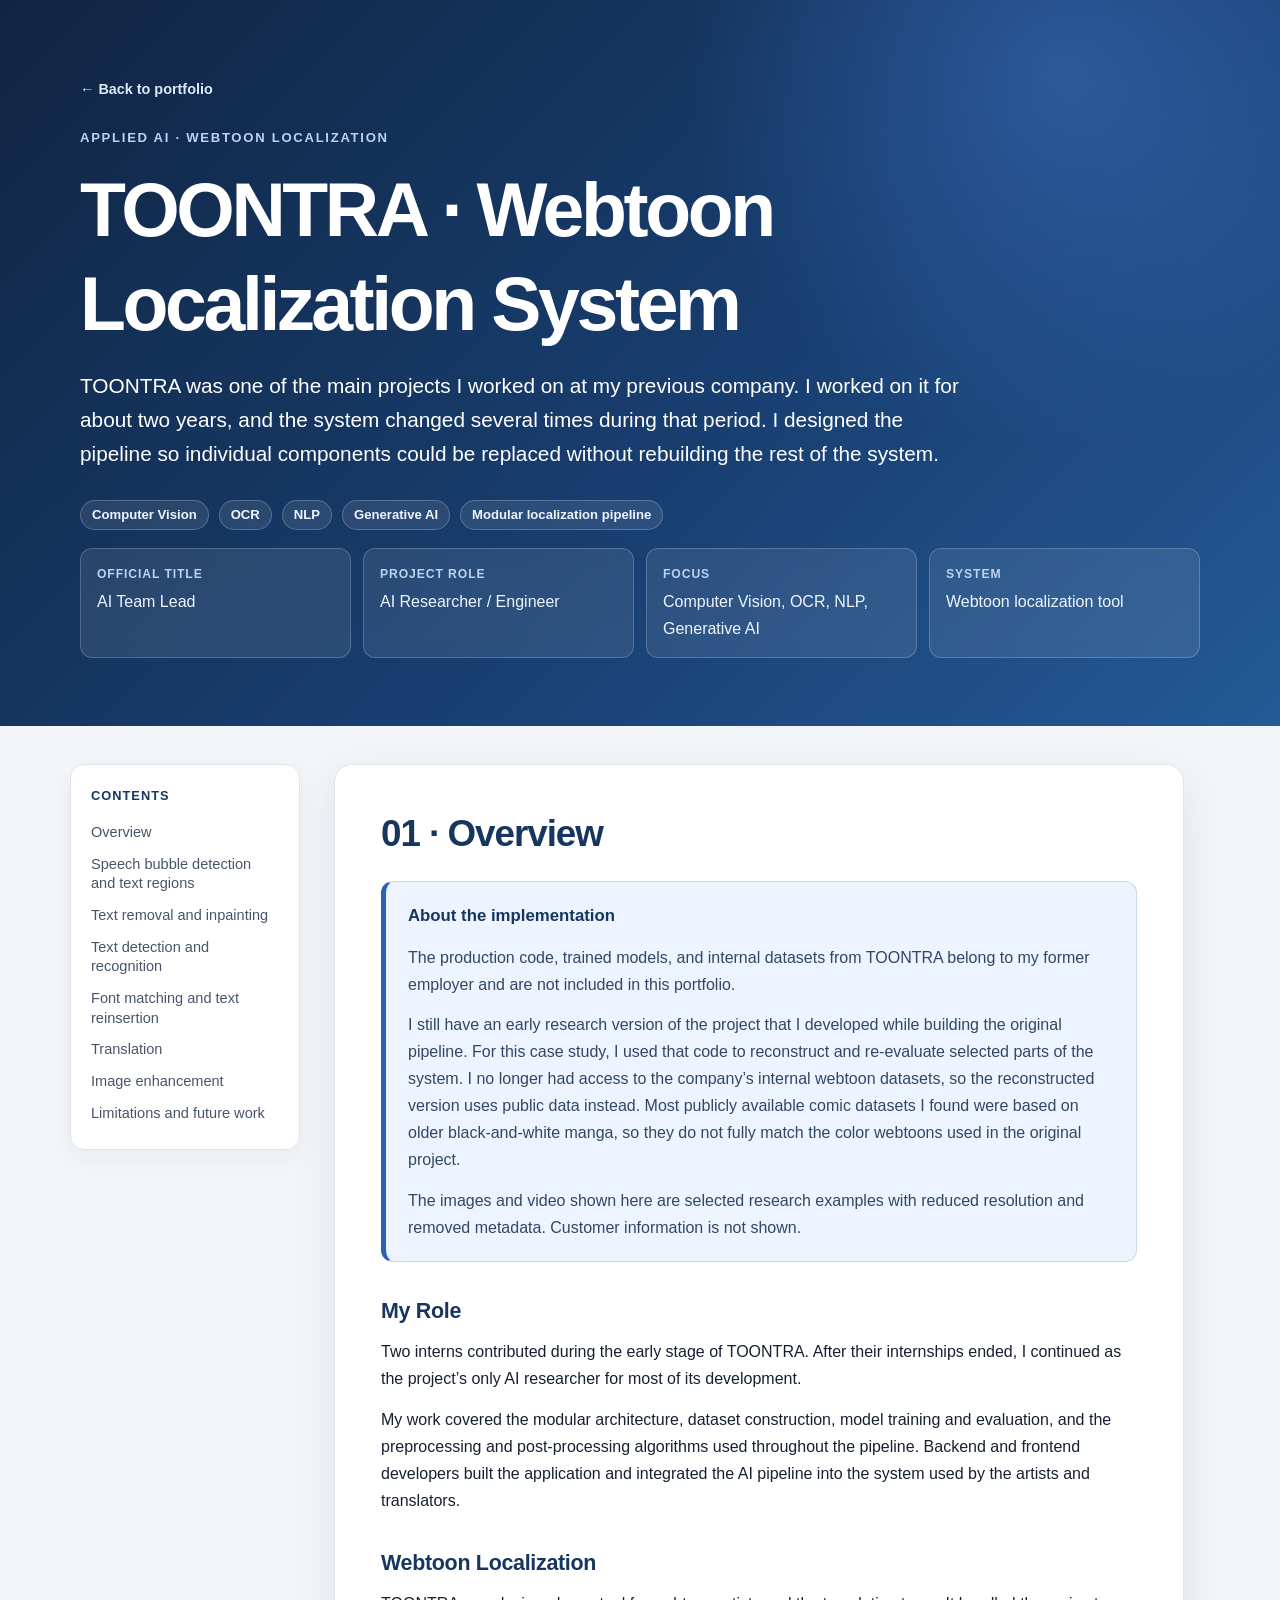
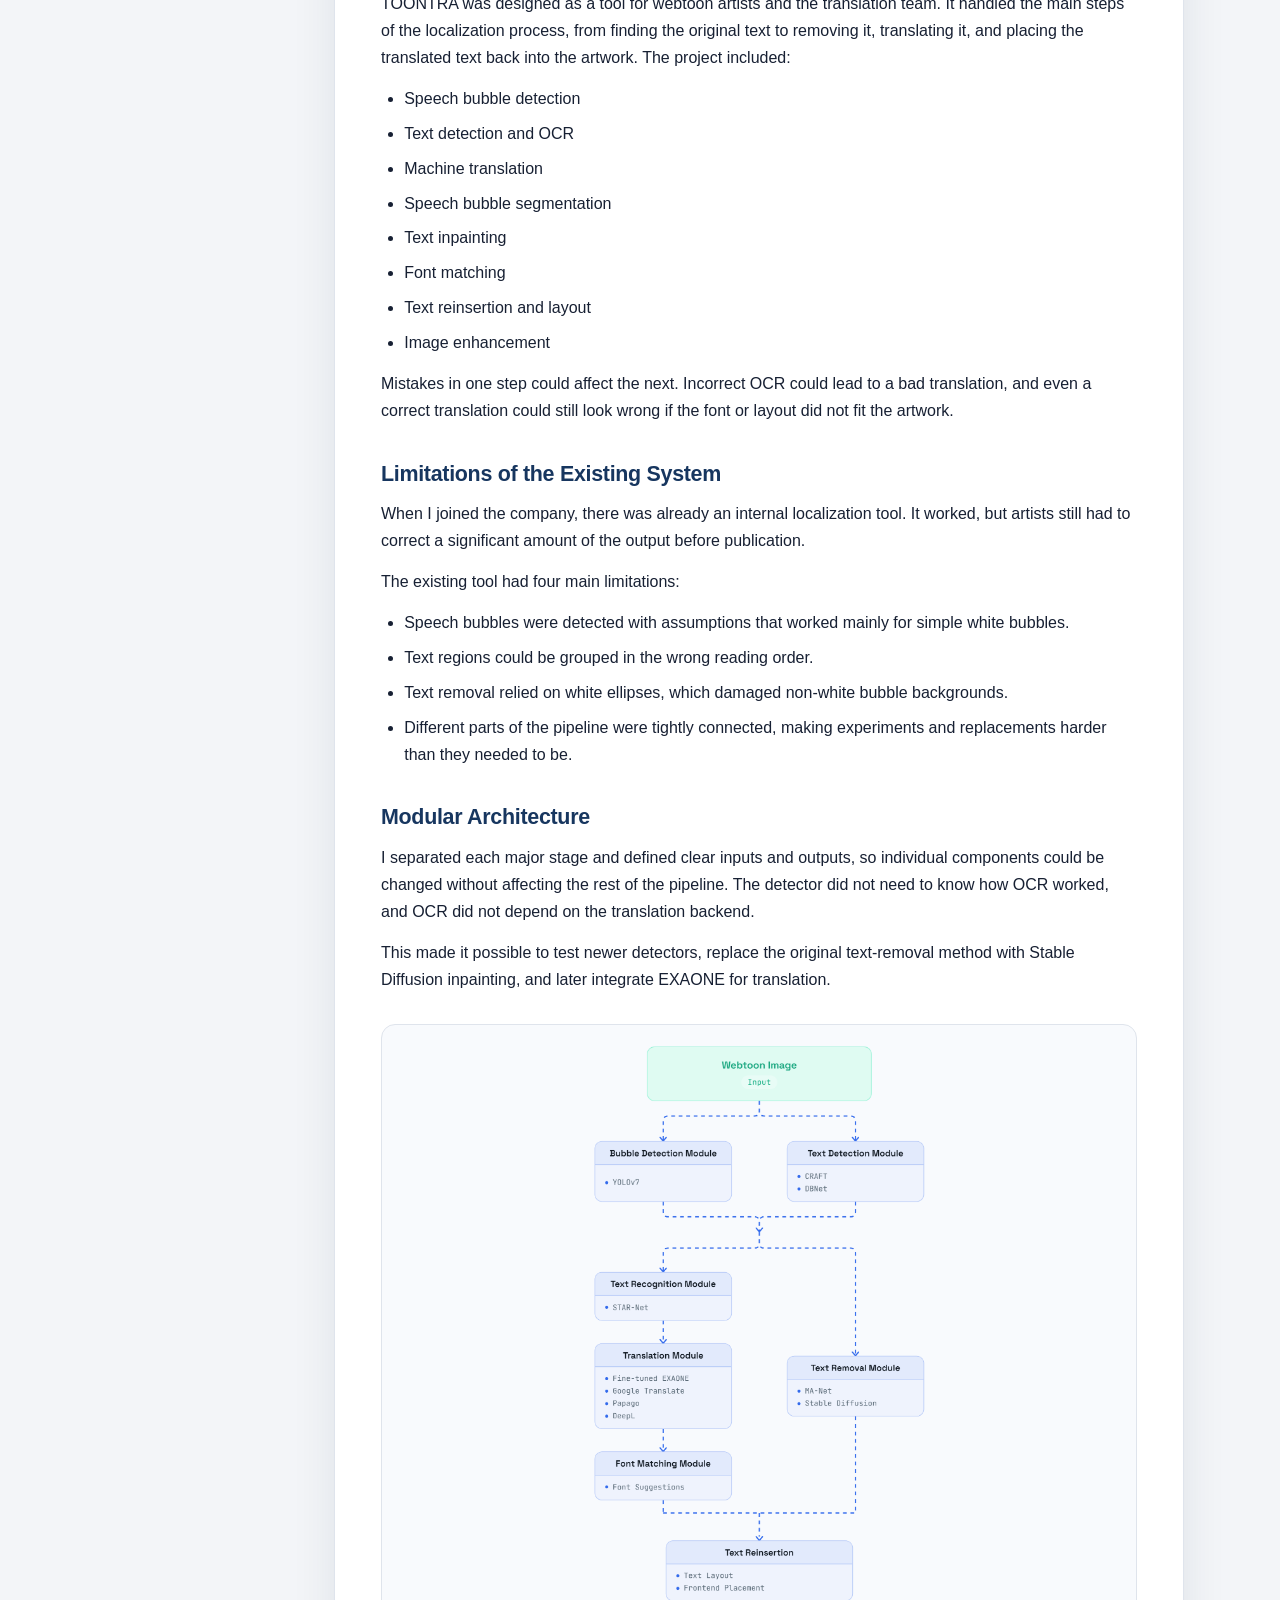
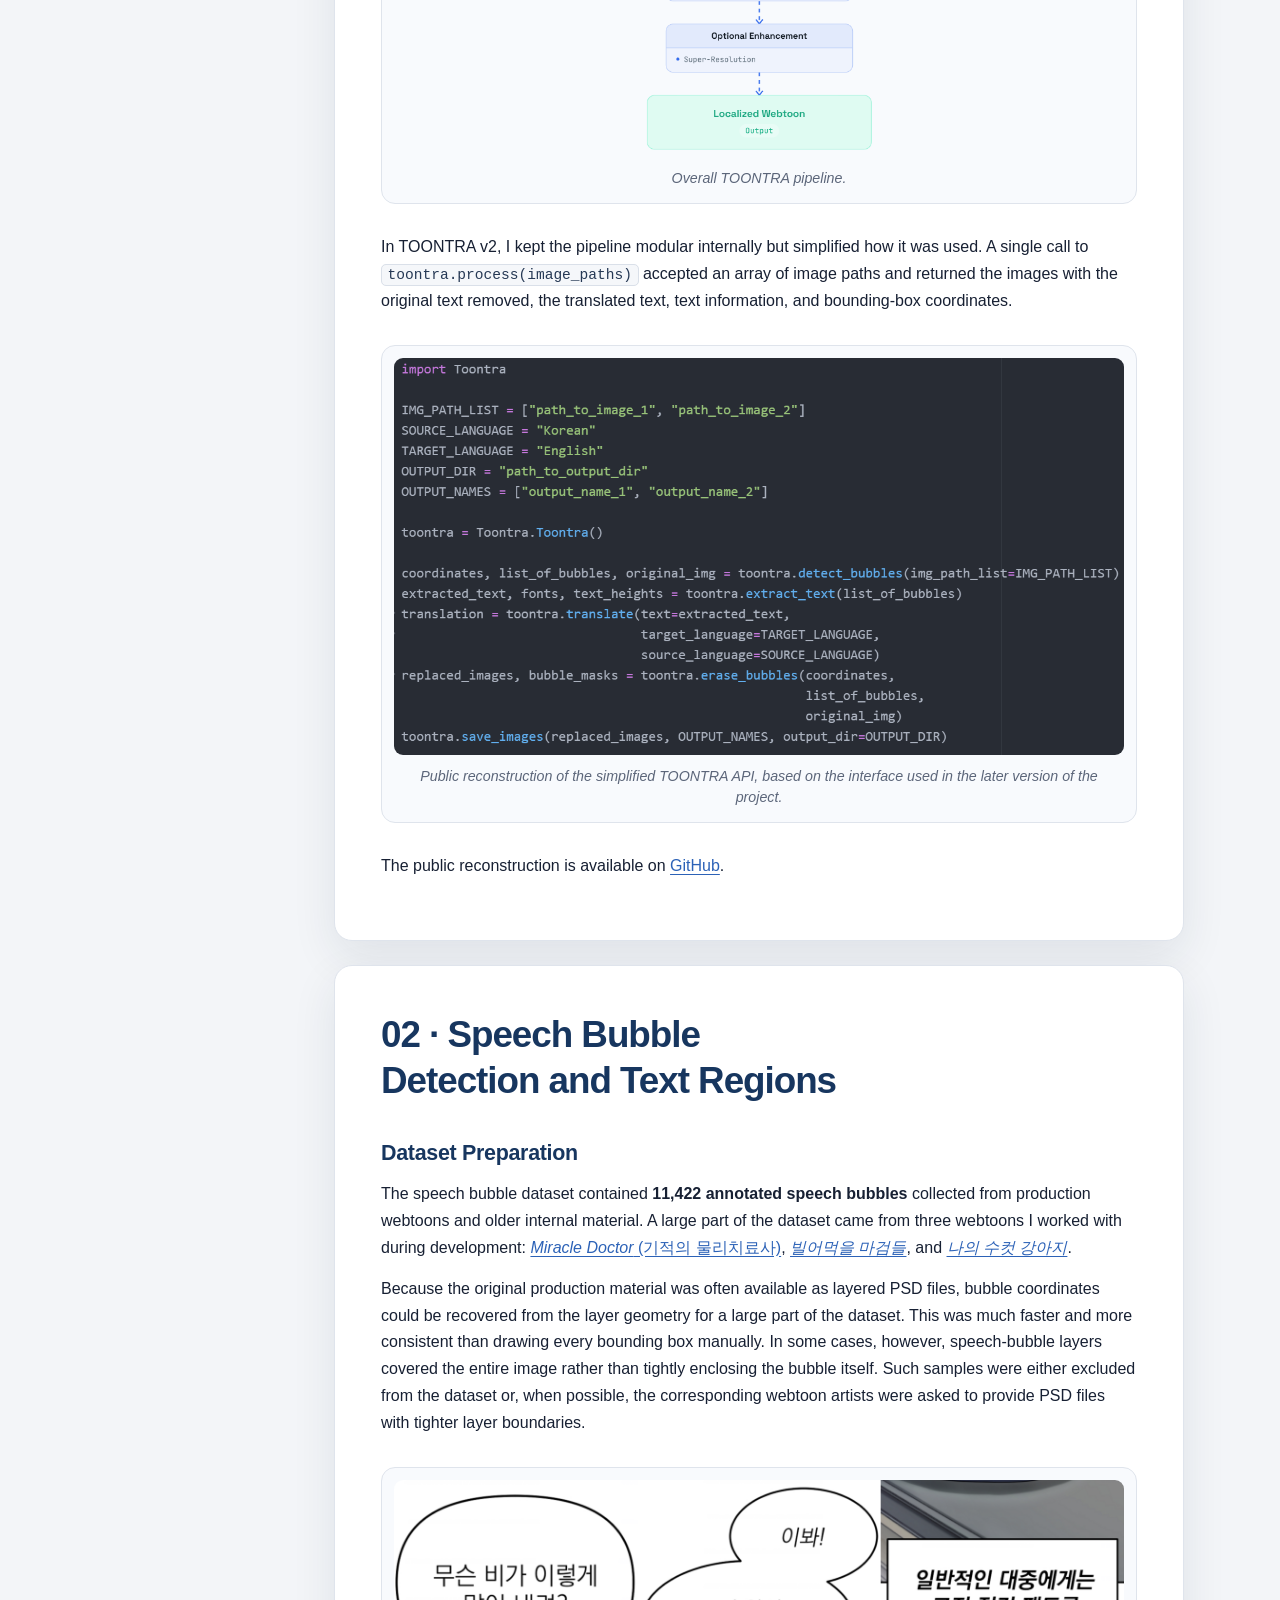
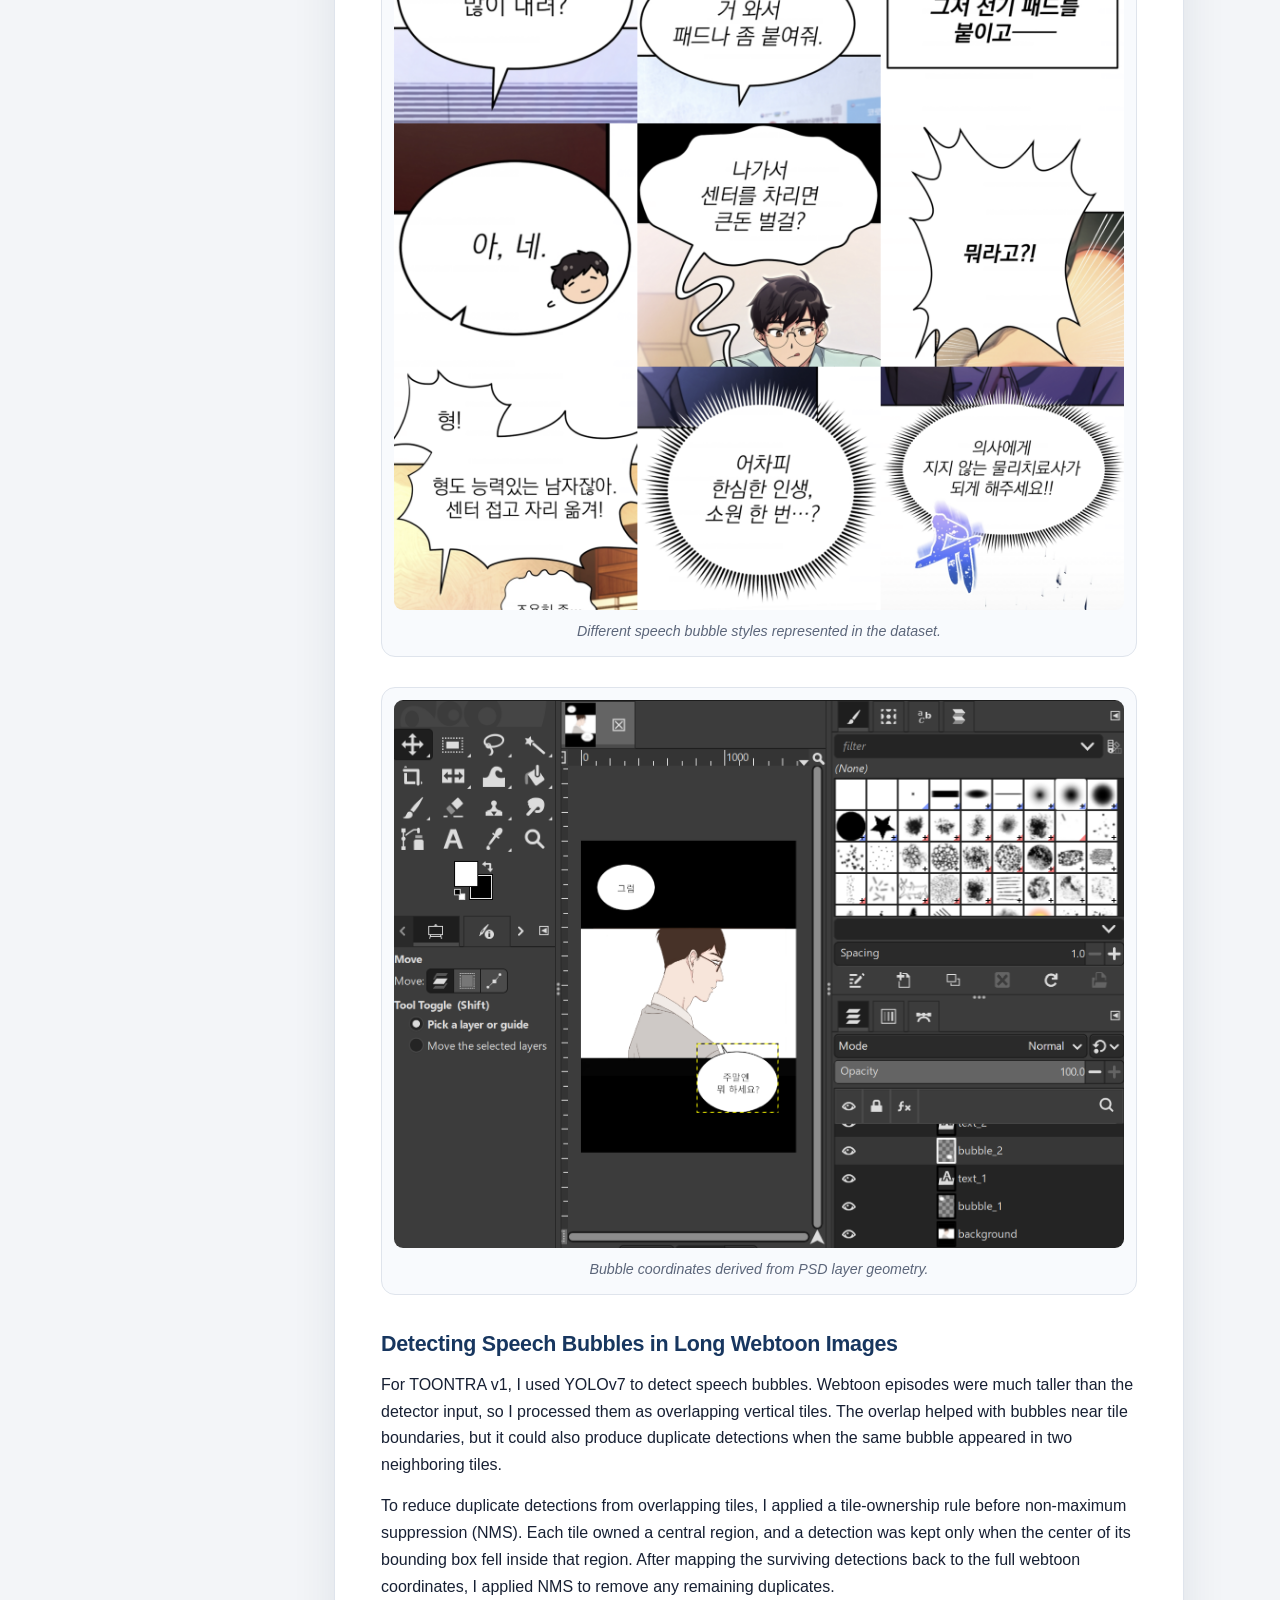
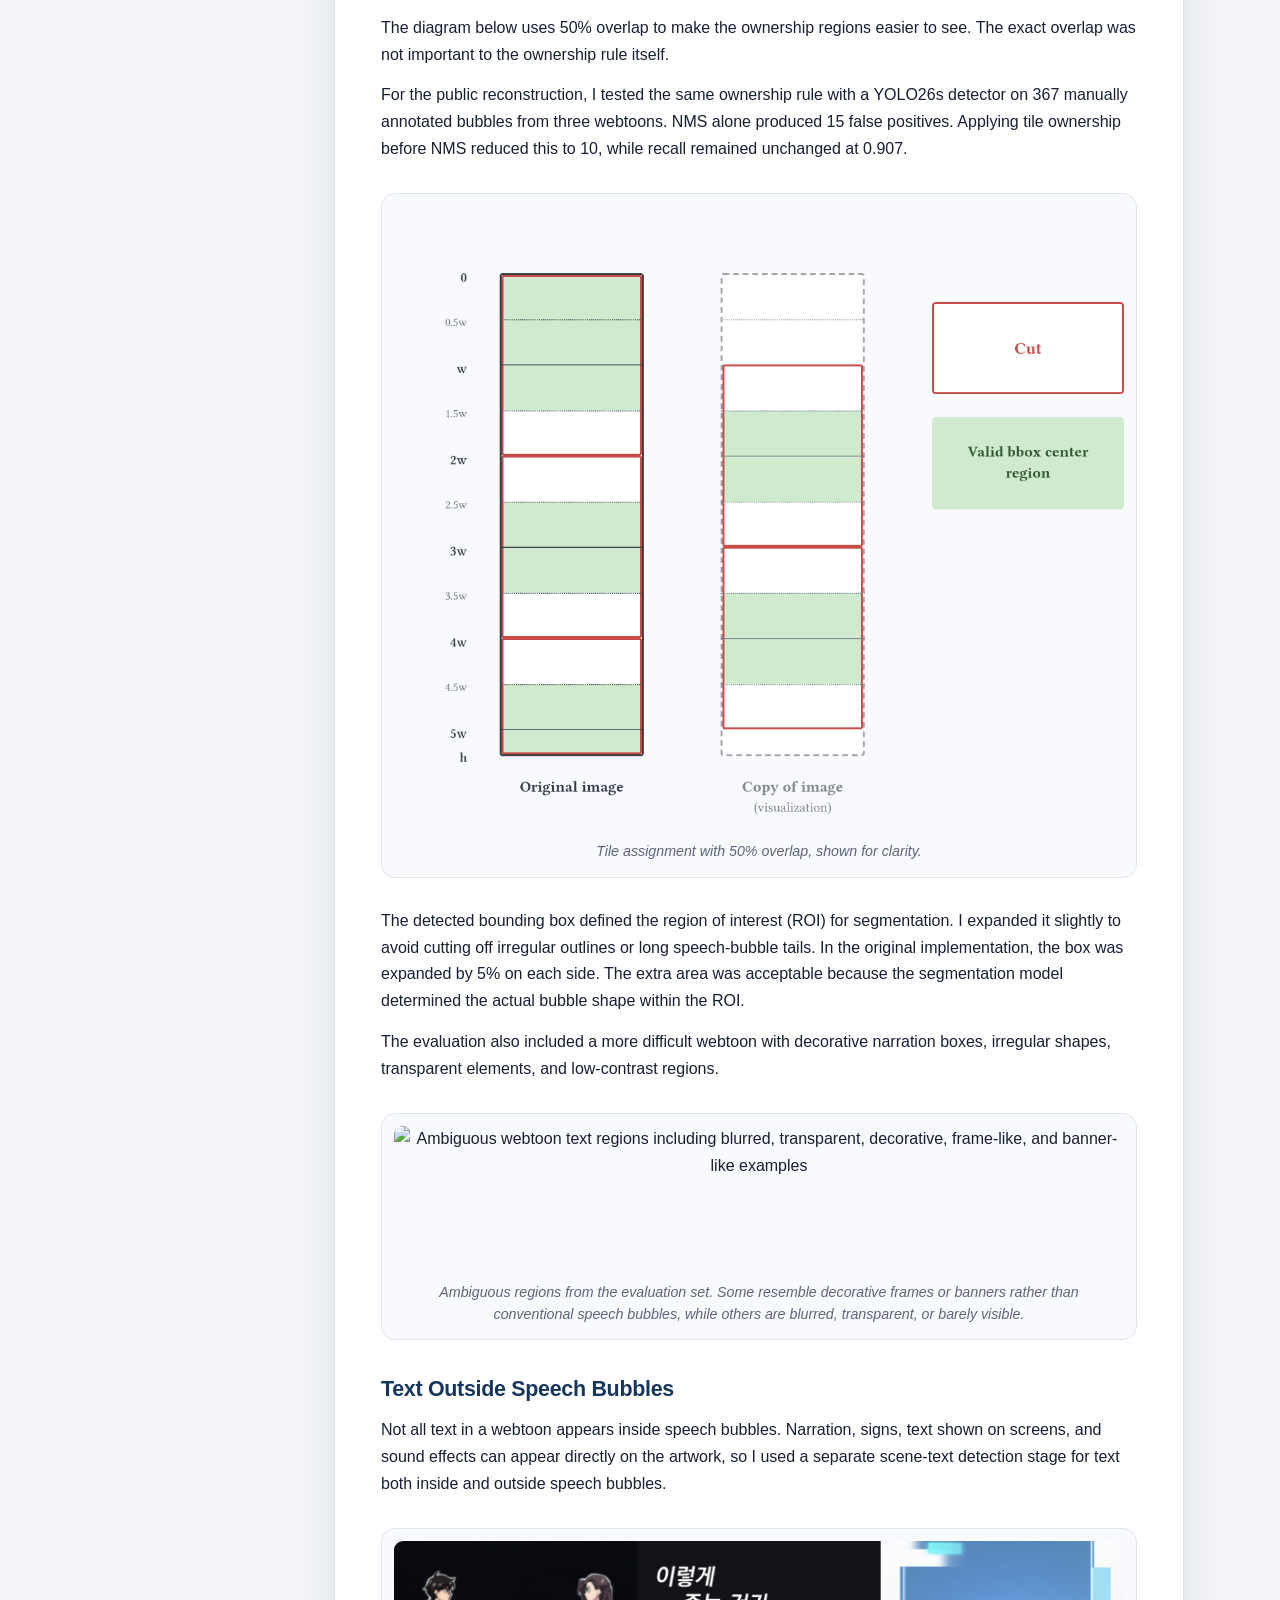
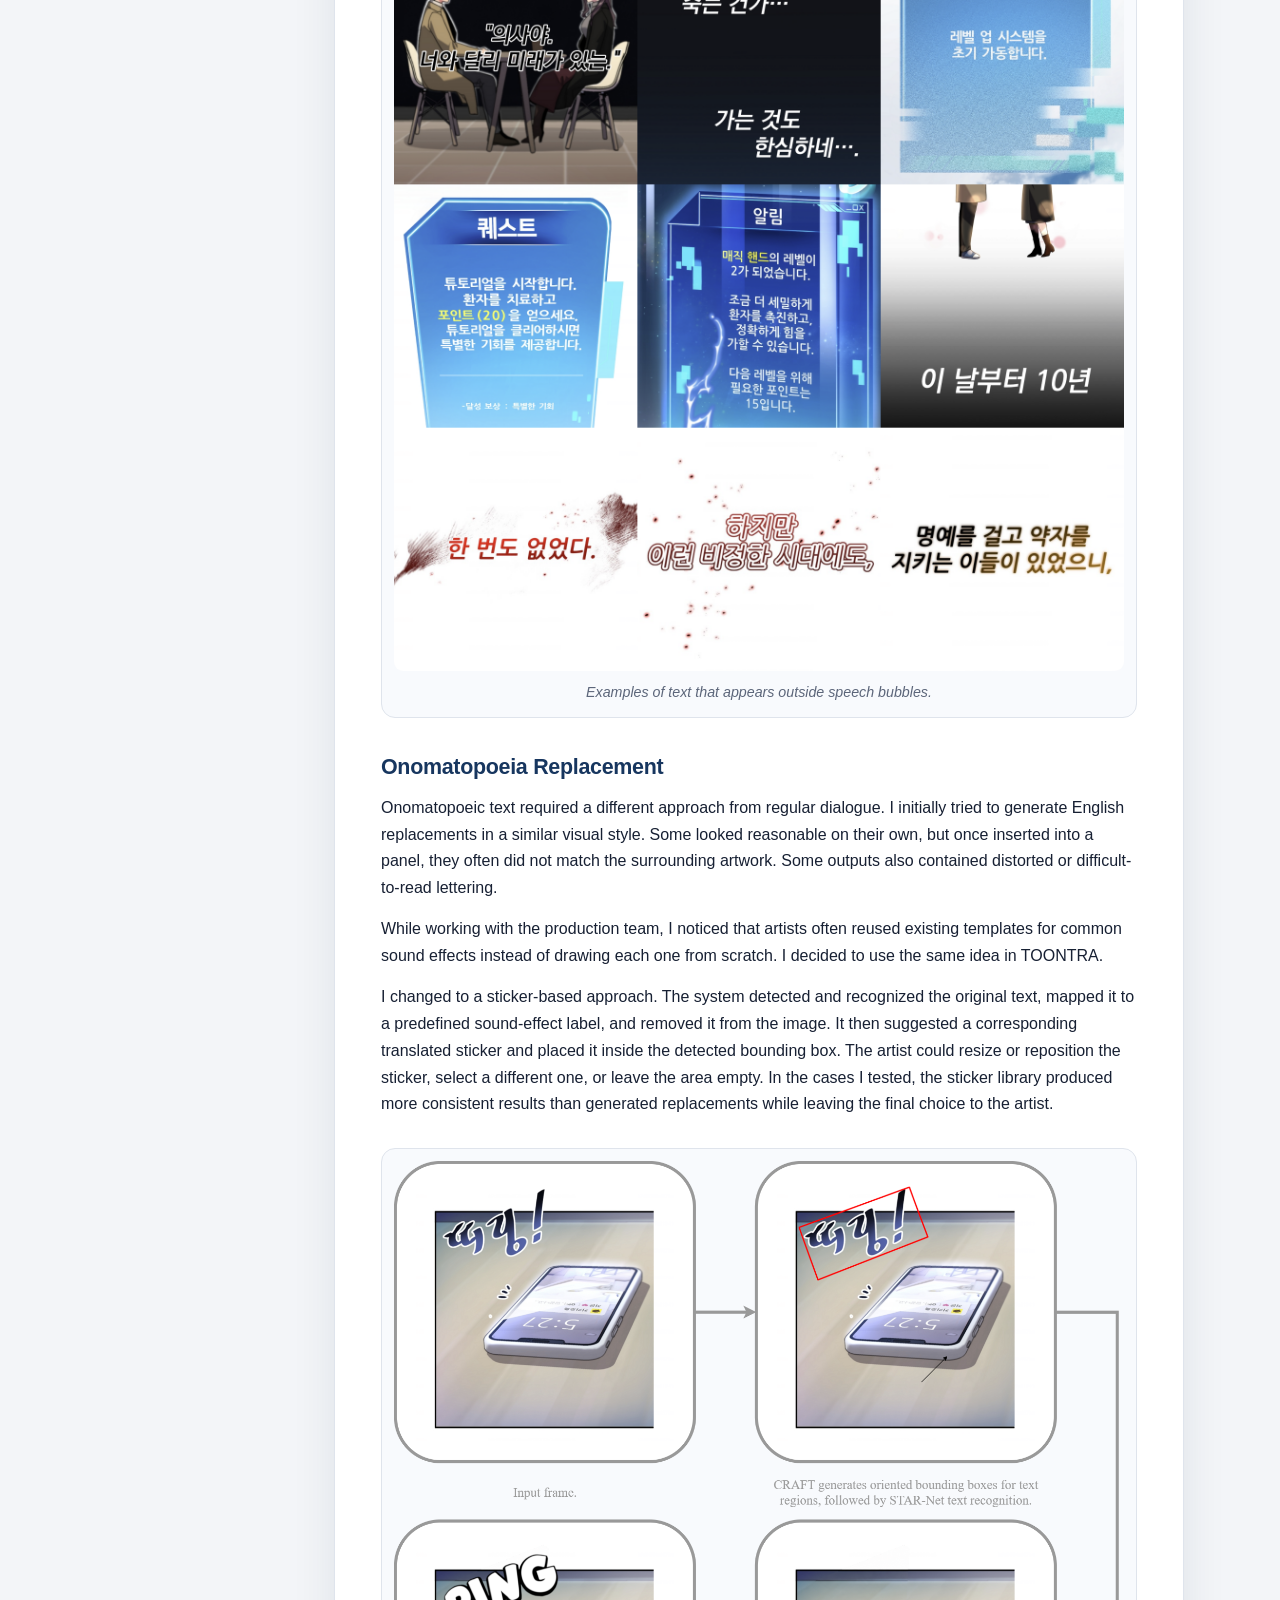
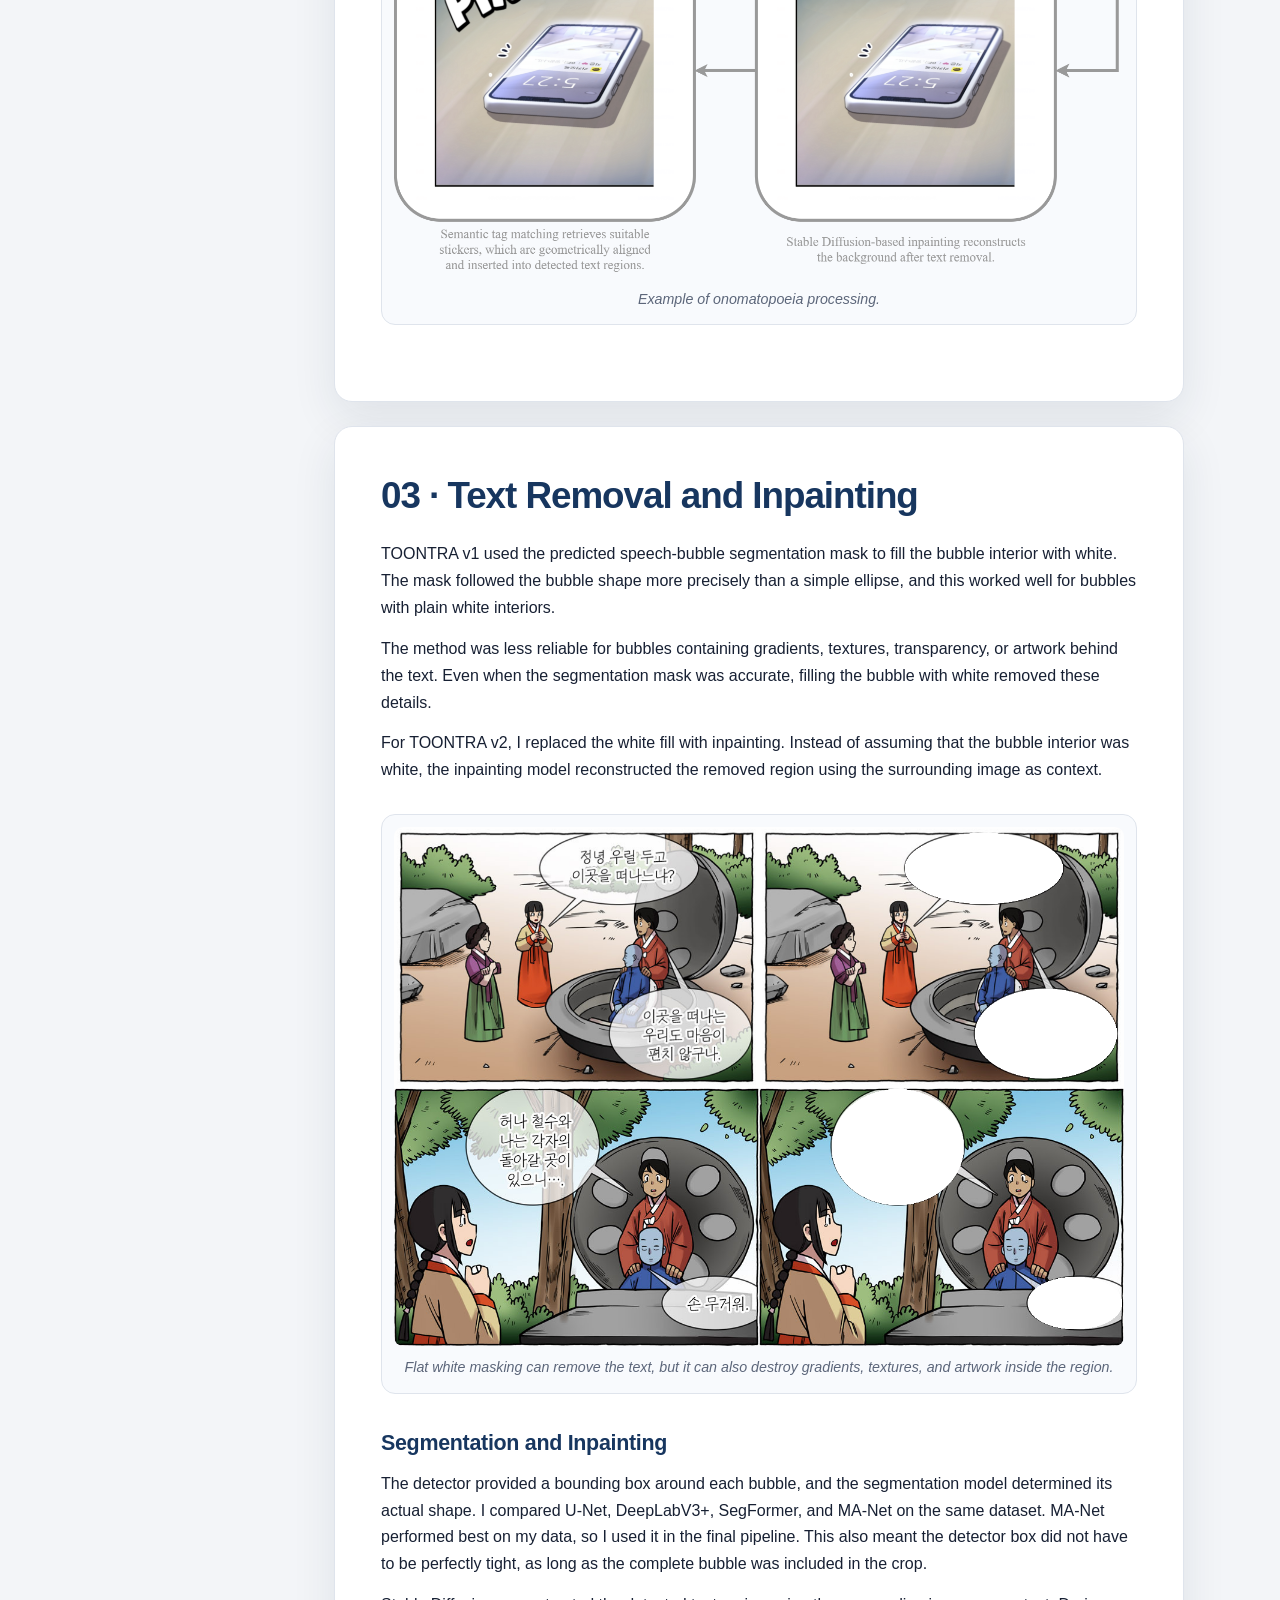
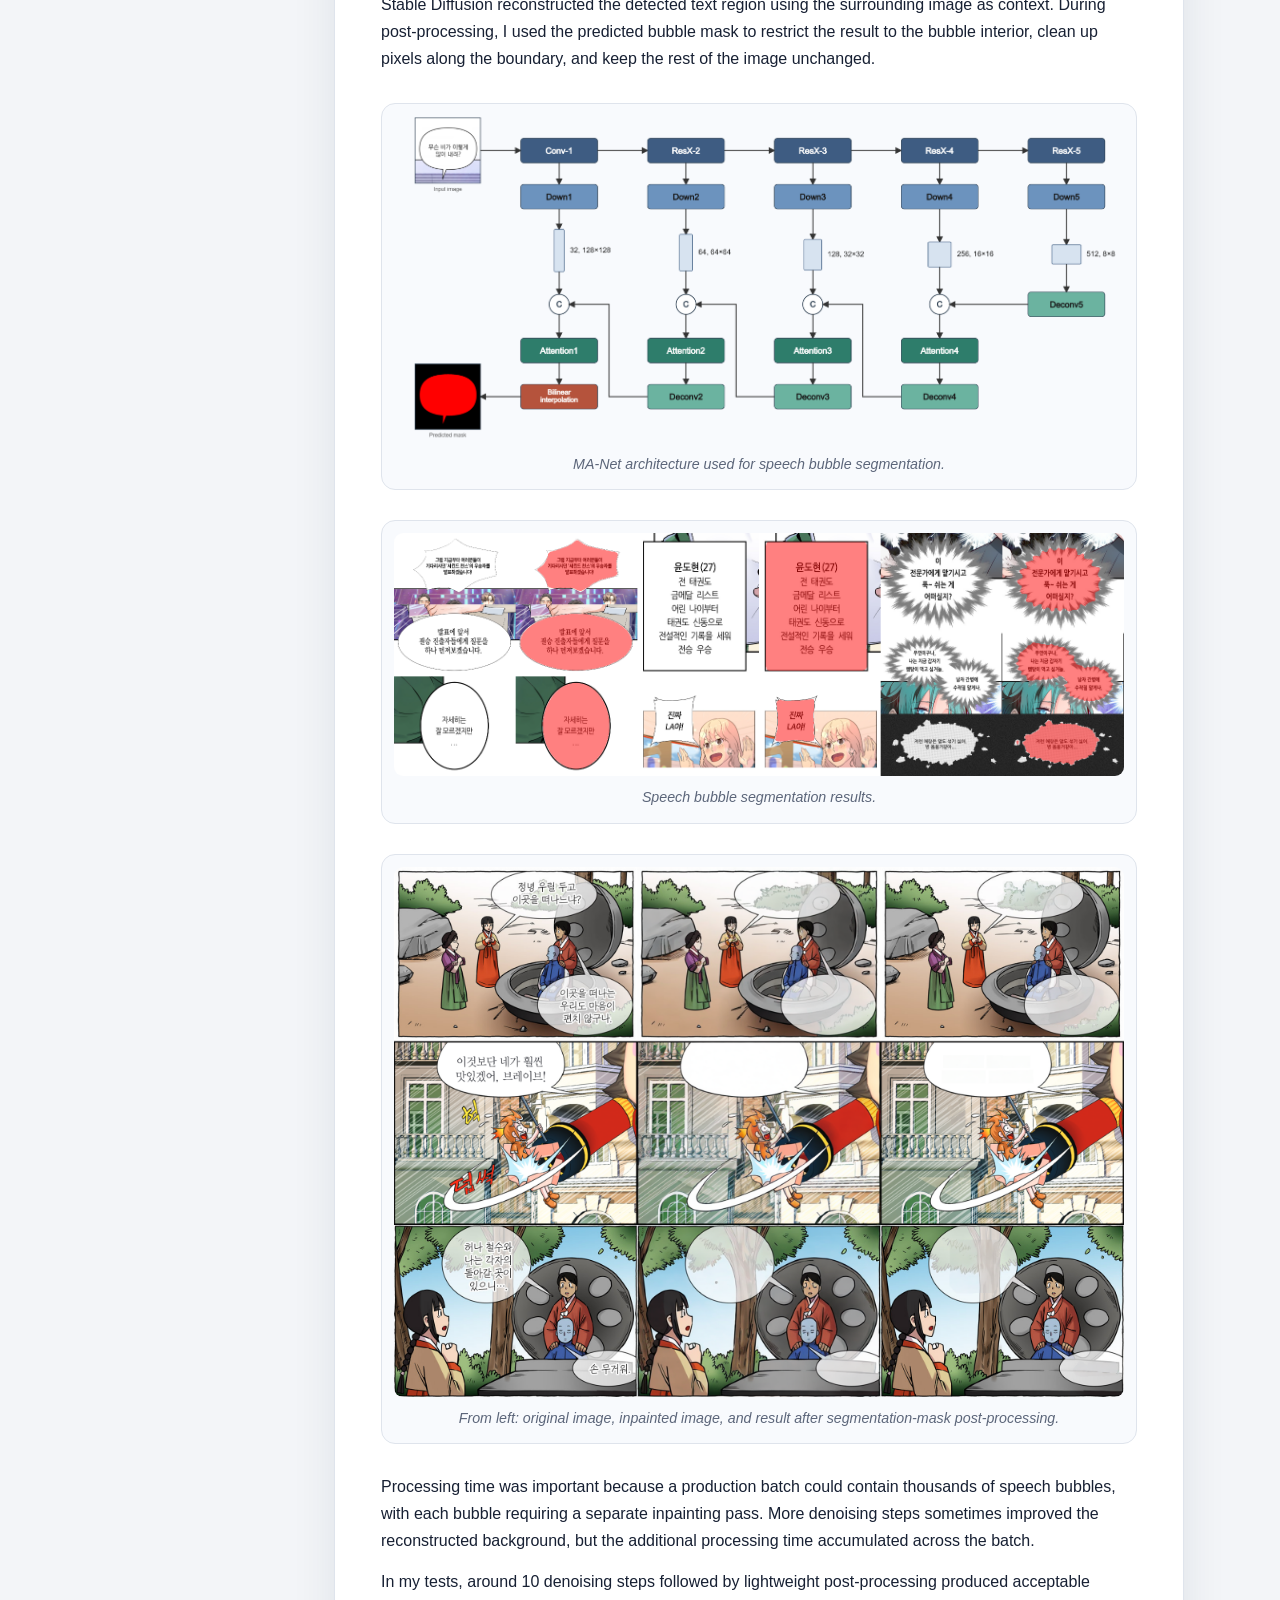
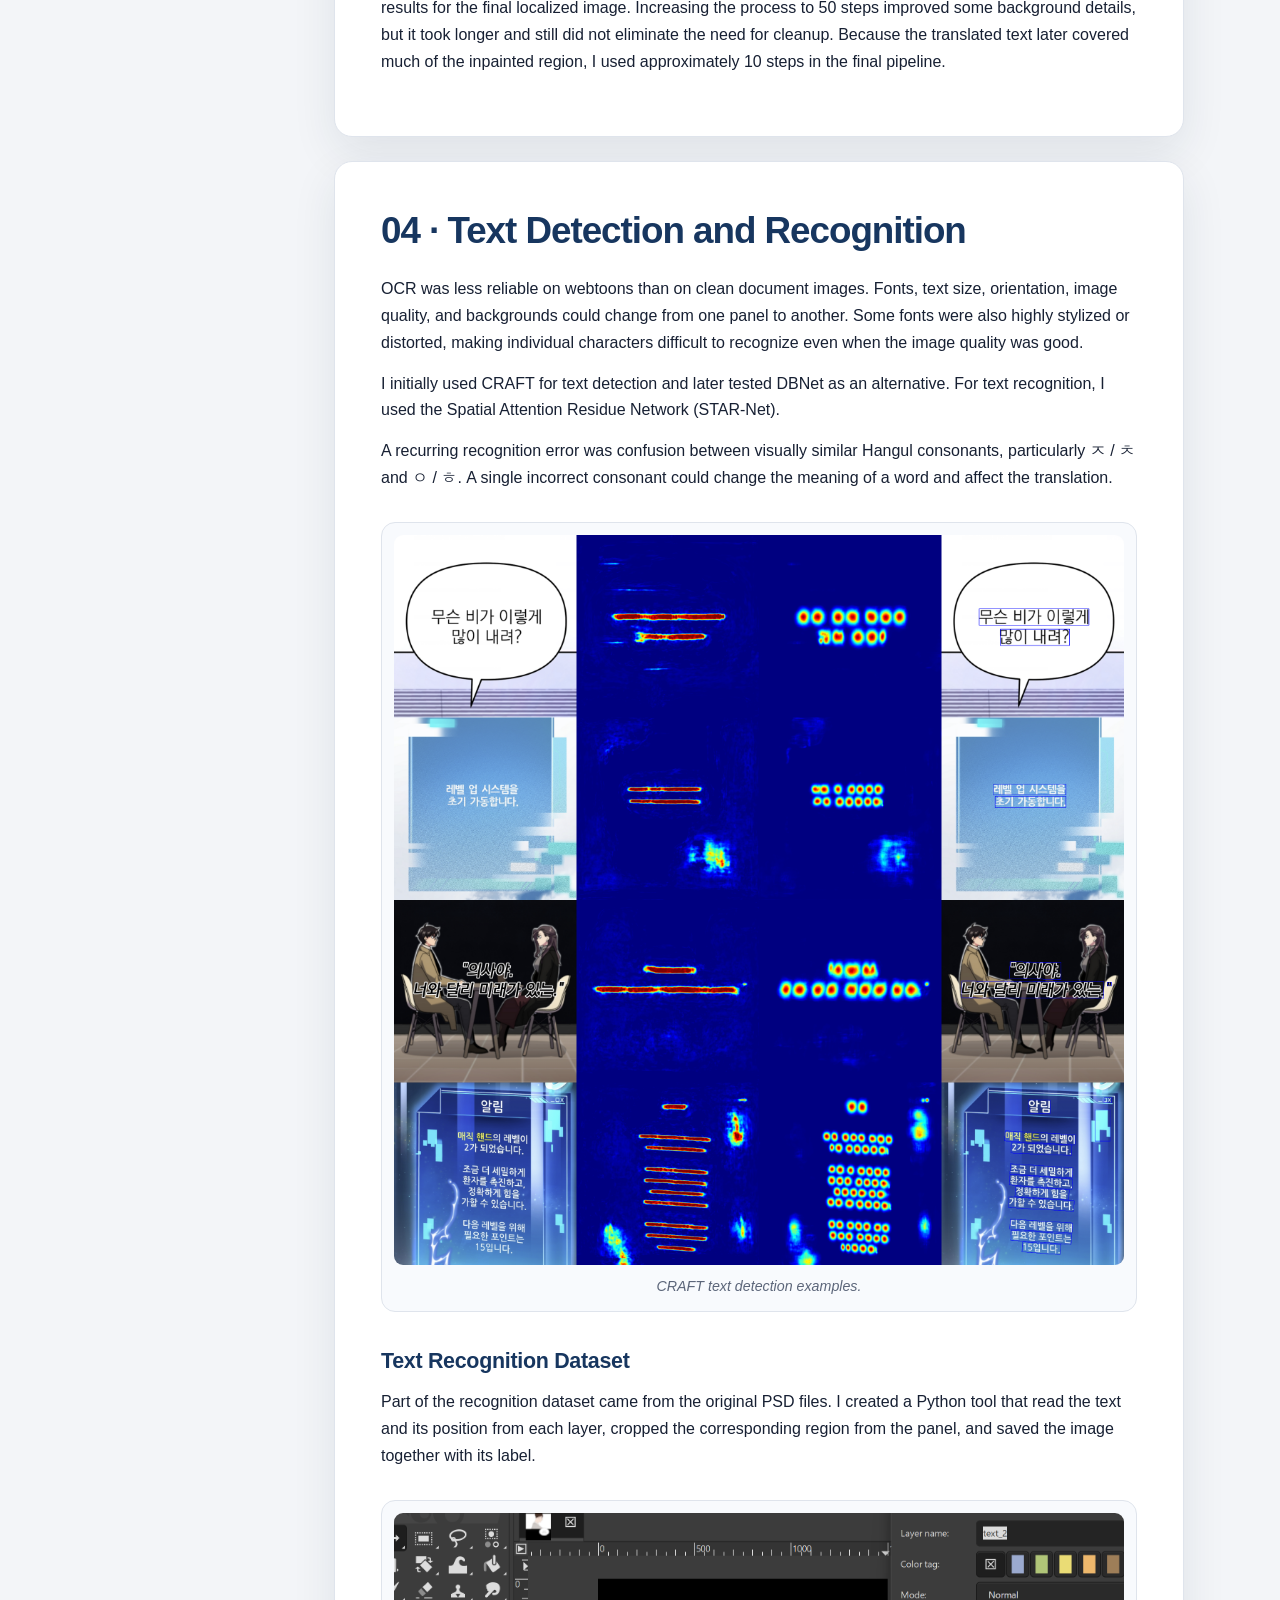
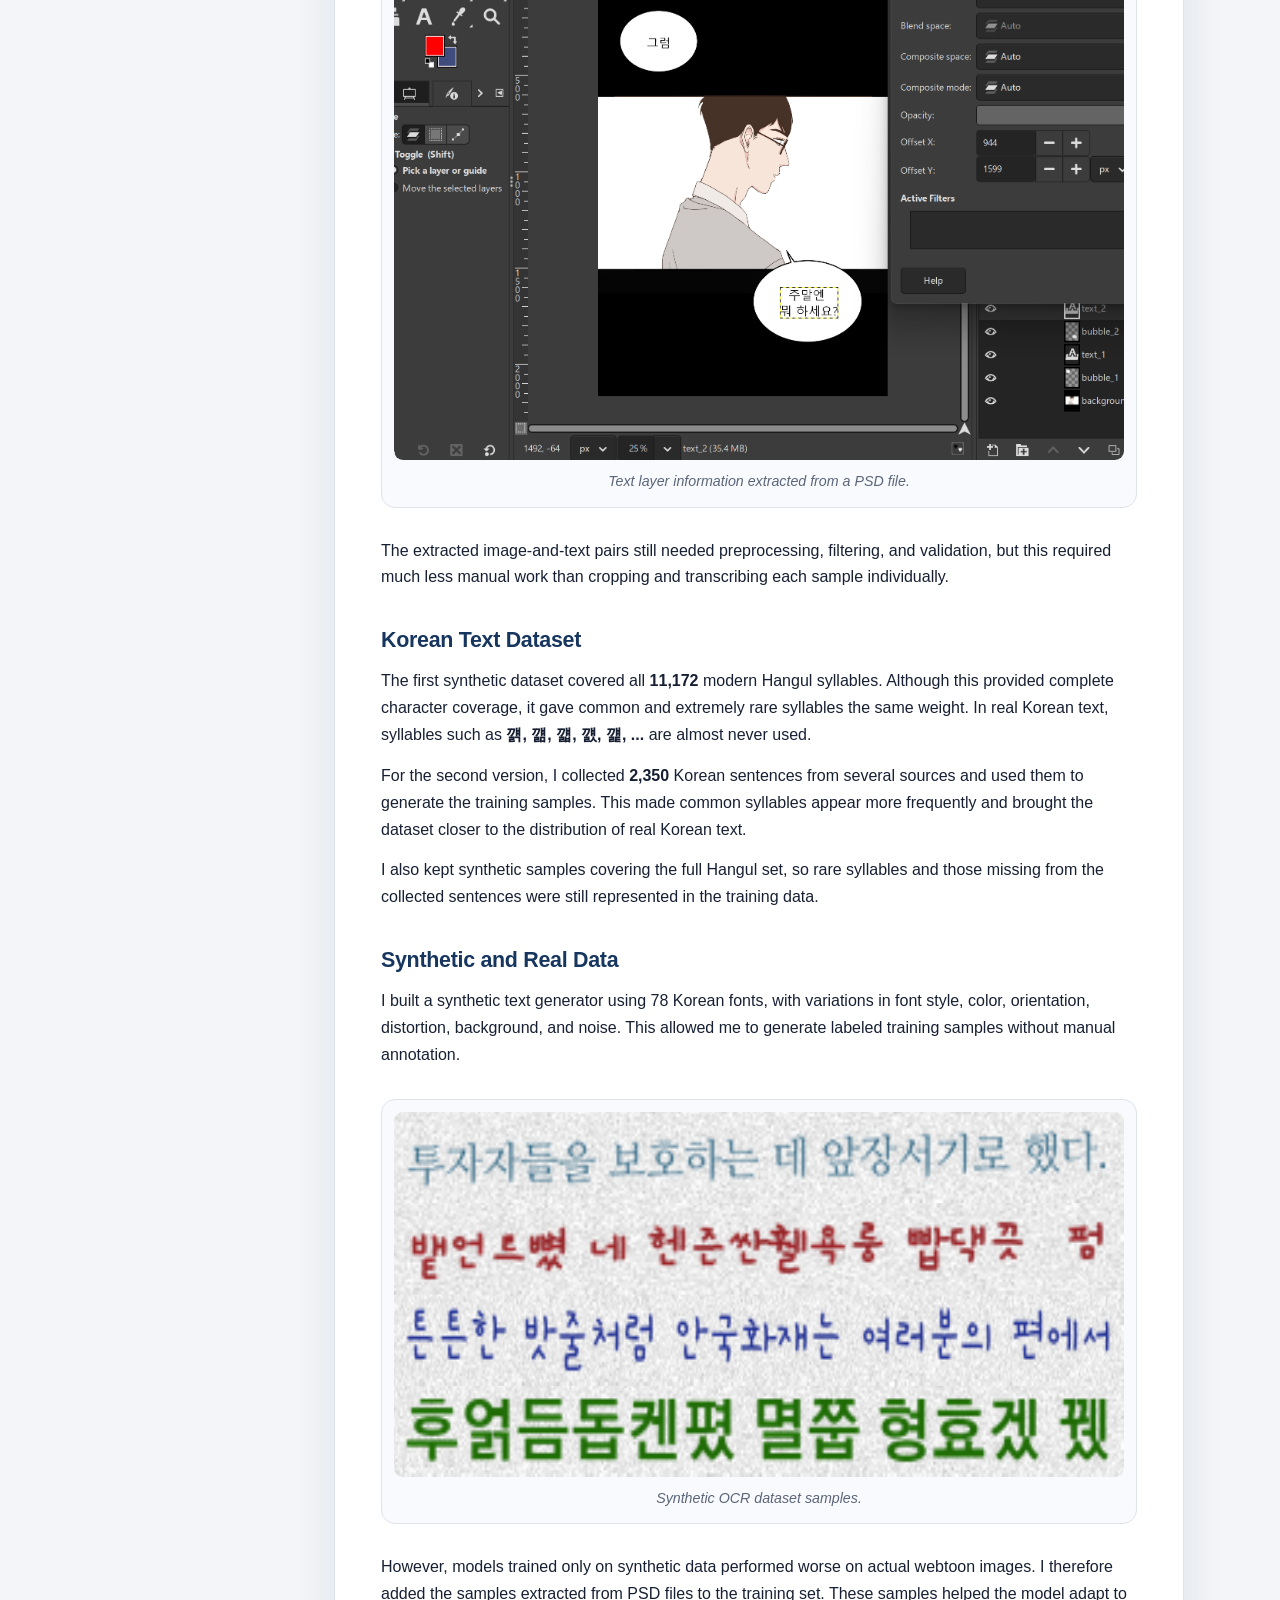
==== commit fe603e5a: "Update TOONTRA portfolio page" ====
--- a/projects/toontra.html
+++ b/projects/toontra.html
@@ -14,9 +14,9 @@
     <div class="hero-inner">
       <a class="portfolio-link" href="../index.html">← Back to portfolio</a>
       <p class="eyebrow">Applied AI · Webtoon Localization</p>
-      <h1>TOONTRA : Webtoon Localization System</h1>
+      <h1>TOONTRA · Webtoon Localization System</h1>
       <p class="lede">
-        Webtoon localization was the largest project I worked on at my previous company. I worked on it for about two years, during which the models changed several times. I designed the pipeline so individual components could be replaced without rebuilding the rest of the system. This case study describes the problems I worked on, the approaches I tested, and the resulting architecture.
+        TOONTRA was one of the main projects I worked on at my previous company. I worked on it for about two years, and the system changed several times during that period. I designed the pipeline so individual components could be replaced without rebuilding the rest of the system.
       </p>
       <div class="hero-tags" aria-label="Project focus">
         <span>Computer Vision</span>
@@ -29,7 +29,7 @@
         <div><strong>Official Title</strong>AI Team Lead</div>
         <div><strong>Project Role</strong>AI Researcher / Engineer</div>
         <div><strong>Focus</strong>Computer Vision, OCR, NLP, Generative AI</div>
-        <div><strong>System</strong>End-to-end modular webtoon localization pipeline</div>
+        <div><strong>System</strong>Webtoon localization tool</div>
       </div>
     </div>
   </header>
@@ -39,7 +39,7 @@
       <strong>Contents</strong>
       <nav>
         <a href="#overview">Overview</a>
-        <a href="#detection">Text and speech bubble detection</a>
+        <a href="#detection">Speech bubble detection and text regions</a>
         <a href="#inpainting">Text removal and inpainting</a>
         <a href="#recognition">Text detection and recognition</a>
         <a href="#font-reinsertion">Font matching and text reinsertion</a>
@@ -56,27 +56,30 @@
         <div class="implementation-note">
           <strong>About the implementation</strong>
           <p>
-            I plan to publish an early research version of TOONTRA that I developed while exploring the initial pipeline. This version is separate from the later production codebase and does not represent the final system used by the company. The production implementation belongs to my former employer and will not be included. The planned release will also exclude internal datasets, trained production weights, deployment infrastructure, and other company-owned assets.
+            The production code, trained models, and internal datasets from TOONTRA belong to my former employer and are not included in this portfolio.
           </p>
           <p>
-            The images and video included in this case study are selected examples from datasets I constructed during the research, together with representative model outputs. I reduced their resolution and removed their embedded file metadata. No customer information or detailed production parameters are included.
+            I still have an early research version of the project that I developed while building the original pipeline. For this case study, I used that code to reconstruct and re-evaluate selected parts of the system. I no longer had access to the company’s internal webtoon datasets, so the reconstructed version uses public data instead. Most publicly available comic datasets I found were based on older black-and-white manga, so they do not fully match the color webtoons used in the original project.
+          </p>
+          <p>
+            The images and video shown here are selected research examples with reduced resolution and removed metadata. Customer information is not shown.
           </p>
         </div>
 
         <h3>My Role</h3>
 
         <p>
-          My official title was AI Team Lead. TOONTRA was my primary project for about two years, and my day-to-day work focused on AI research and engineering. Two interns contributed during the early stage. After their internships ended, I continued as the project’s only AI researcher for most of its development.
-        </p>
-
-        <p>
-          My work covered the modular architecture, dataset construction, model training and evaluation, and the preprocessing and post-processing algorithms used throughout the pipeline. Backend and frontend developers built the application and integrated the AI pipeline into the system used by the artists.
+          Two interns contributed during the early stage of TOONTRA. After their internships ended, I continued as the project’s only AI researcher for most of its development.
+        </p>
+
+        <p>
+          My work covered the modular architecture, dataset construction, model training and evaluation, and the preprocessing and post-processing algorithms used throughout the pipeline. Backend and frontend developers built the application and integrated the AI pipeline into the system used by the artists and translators.
         </p>
 
         <h3>Webtoon Localization</h3>
 
         <p>
-          TOONTRA covered the full webtoon localization workflow, from detecting the original text to placing the English translation back into the artwork. The project included:
+          TOONTRA was designed as a tool for webtoon artists and the translation team. It handled the main steps of the localization process, from finding the original text to removing it, translating it, and placing the translated text back into the artwork. The project included:
         </p>
 
         <ul>
@@ -91,11 +94,7 @@
         </ul>
 
         <p>
-          These parts depended on one another. If the detector missed a text region, it was never translated. If OCR recognized the text incorrectly, the translation model received the wrong input. Even a correct translation could look out of place if the font or layout did not match the artwork.
-        </p>
-
-        <p>
-          The final quality of the localized webtoon depended on the performance of each stage and on how reliably information passed from one stage to the next.
+          Mistakes in one step could affect the next. Incorrect OCR could lead to a bad translation, and even a correct translation could still look wrong if the font or layout did not fit the artwork.
         </p>
 
         <h3>Limitations of the Existing System</h3>
@@ -115,18 +114,14 @@
           <li>Different parts of the pipeline were tightly connected, making experiments and replacements harder than they needed to be.</li>
         </ul>
 
-        <p>
-          I started by reorganizing the pipeline into separate modules with consistent inputs and outputs. This made it easier to improve or replace individual parts as the project developed.
-        </p>
-
         <h3>Modular Architecture</h3>
 
         <p>
-          I separated each major stage and defined clear inputs and outputs, allowing its implementation to change without affecting the rest of the pipeline. The detector did not need to know how OCR worked, and OCR did not depend on the translation backend.
-        </p>
-
-        <p>
-          This became useful as the project developed. I could evaluate newer object detectors, introduce diffusion-based inpainting, and later add LLM-based translation without redesigning the entire application.
+          I separated each major stage and defined clear inputs and outputs, so individual components could be changed without affecting the rest of the pipeline. The detector did not need to know how OCR worked, and OCR did not depend on the translation backend.
+        </p>
+
+        <p>
+          This made it possible to test newer detectors, replace the original text-removal method with Stable Diffusion inpainting, and later integrate EXAONE for translation.
         </p>
 
         <figure class="portrait">
@@ -134,30 +129,31 @@
           <figcaption>Overall TOONTRA pipeline.</figcaption>
         </figure>
 
-        <figure>
-          <img src="../assets/images/toontra/toontra_library.png" alt="The initial research version of TOONTRA library usage example" width="1180" height="642" loading="lazy" decoding="async">
+        <p>
+          In TOONTRA v2, I kept the pipeline modular internally but simplified how it was used.
+          A single call to <code>toontra.process(image_paths)</code> accepted an array of image paths
+          and returned the images with the original text removed, the translated text, text information,
+          and bounding-box coordinates.
+        </p>
+
+        <figure>
+          <img src="../assets/images/toontra/toontra_library.png" alt="Public reconstruction of the simplified TOONTRA API used in the later version of the project" width="1180" height="642" loading="lazy" decoding="async">
           <figcaption>
-            The initial research version of TOONTRA exposed each stage as a separate module, allowing different components to be selected and tested.
+            Public reconstruction of the simplified TOONTRA API, based on the interface used in the later version of the project.
           </figcaption>
         </figure>
 
         <p>
-          In TOONTRA v2, I kept the pipeline modular internally but simplified how it was used. A single call to <code>toontra.process(image_paths)</code> accepted an array of image paths and returned the images with the original text removed, the translated text, text information, and bounding-box coordinates.
-        </p>
+          The public reconstruction is available on
+          <a href="https://github.com/vasmks/toontra-portfolio"
+            target="_blank"
+            rel="noopener noreferrer">GitHub</a>.
+        </p>
+
       </section>
 
       <section id="detection">
-        <h2>02 · Text and Speech Bubble Detection</h2>
-
-        <h3>Speech Bubble Detection</h3>
-
-        <p>
-          For TOONTRA v1, I used YOLOv7 to detect speech bubbles. It provided enough accuracy for the production workflow, so I did not see much value in replacing it with a newer detector just to gain a small improvement in benchmark results.
-        </p>
-
-        <p>
-          Instead, I focused on data preparation, processing very tall webtoon images, and handling duplicate detections. I also kept the detector backend replaceable so that other models could be evaluated without changing the rest of the pipeline.
-        </p>
+        <h2>02 · Speech Bubble Detection and Text Regions</h2>
 
         <h3>Dataset Preparation</h3>
 
@@ -183,51 +179,55 @@
           <figcaption>Bubble coordinates derived from PSD layer geometry.</figcaption>
         </figure>
 
-        <h3>Processing Long Webtoon Images</h3>
-
-        <p>
-          Webtoon episodes were much taller than the detector input, so I divided each episode into overlapping tiles before running detection. My initial approach used a smaller overlap, merged the detections from all tiles, and applied non-maximum suppression (NMS) to remove duplicates.
-        </p>
-
-        <p>
-          This worked reasonably well, but some duplicates remained because neighboring tiles could produce slightly different bounding boxes for the same speech bubble.
-        </p>
-
-        <h3>Tile Assignment</h3>
-
-        <p>
-          For the revised approach, I increased the overlap between neighboring tiles to 50% and assigned a non-overlapping ownership region to the central part of each tile. The detector still processed the complete tile, but a bounding box was kept only if its center fell within that tile’s ownership region. For the first and last tiles, the ownership region extended to the episode boundary, so no part of the image was left unassigned.
-        </p>
-
-        <p>
-          In my tests, smaller overlaps did not provide enough shared image area. When a speech bubble was partially cut by a tile boundary, the detector sometimes returned a box with a different size or position. These differences made cross-tile NMS unreliable because detections of the same bubble did not always overlap enough to be treated as duplicates.
-        </p>
-
-        <p>
-          With 50% overlap, a bubble near the edge of one tile appeared closer to the center of a neighboring tile. The detection from the edge region could therefore be discarded, while the neighboring tile retained the detection made with a more complete view of the bubble.
-        </p>
-
-        <p>
-          Before using this rule, I compared detections of the same bubble after mapping them to episode-level coordinates. The bounding boxes did not always match exactly, but detections made away from the tile edges usually had similar center coordinates. I therefore used the center coordinate to determine which tile could keep the detection instead of matching boxes across neighboring tiles.
-        </p>
-
-        <p>
-          I tested the rule on the duplicate cases I had identified during development. With 50% overlap and center-based ownership, it removed all the cross-tile duplicates I had observed. With smaller overlaps and no ownership filtering, every configuration I tested still left cross-tile duplicates.
-        </p>
-
-        <p>
-          The ownership filter was applied to each tile before its results were merged. Detections outside the tile’s ownership region were discarded, and the remaining boxes were mapped to episode-level coordinates and combined directly. This removed the need for a separate cross-tile global NMS step and reduced the amount of post-processing required.
+        <h3>Detecting Speech Bubbles in Long Webtoon Images</h3>
+
+        <p>
+          For TOONTRA v1, I used YOLOv7 to detect speech bubbles. Webtoon episodes were much taller than the detector input, so I processed them as overlapping vertical tiles. The overlap helped with bubbles near tile boundaries, but it could also produce duplicate detections when the same bubble appeared in two neighboring tiles.
+        </p>
+
+        <p>
+          To reduce duplicate detections from overlapping tiles, I applied a tile-ownership rule before non-maximum suppression (NMS). Each tile owned a central region, and a detection was kept only when the center of its bounding box fell inside that region. After mapping the surviving detections back to the full webtoon coordinates, I applied NMS to remove any remaining duplicates.
+        </p>
+
+        <p>
+          The diagram below uses 50% overlap to make the ownership regions easier to see. The exact overlap was not important to the ownership rule itself.
+        </p>
+
+        <p>
+          For the public reconstruction, I tested the same ownership rule with a YOLO26s detector on 367 manually annotated bubbles from three webtoons. NMS alone produced 15 false positives. Applying tile ownership before NMS reduced this to 10, while recall remained unchanged at 0.907.
         </p>
 
         <figure>
           <img src="../assets/images/toontra/tile_assignment_diagram.png" alt="Tile Assignment algorithm with overlapping tiles" width="2280" height="1950" loading="lazy" decoding="async">
-          <figcaption>Tile Assignment Algorithm.</figcaption>
+          <figcaption>Tile assignment with 50% overlap, shown for clarity.</figcaption>
+        </figure>
+
+        <p>
+          The detected bounding box defined the region of interest (ROI) for segmentation. I expanded it slightly to avoid cutting off irregular outlines or long speech-bubble tails. In the original implementation, the box was expanded by 5% on each side. The extra area was acceptable because the segmentation model determined the actual bubble shape within the ROI.
+        </p>
+
+        <p>
+          The evaluation also included a more difficult webtoon with decorative narration boxes, irregular shapes, transparent elements, and low-contrast regions.
+        </p>
+
+        <figure>
+          <img
+            src="../assets/images/toontra/ambiguous_speech_bubbles.png"
+            alt="Ambiguous webtoon text regions including blurred, transparent, decorative, frame-like, and banner-like examples"
+            width="2048"
+            height="408"
+            loading="lazy"
+            decoding="async"
+          >
+          <figcaption>
+            Ambiguous regions from the evaluation set. Some resemble decorative frames or banners rather than conventional speech bubbles, while others are blurred, transparent, or barely visible.
+          </figcaption>
         </figure>
 
         <h3>Text Outside Speech Bubbles</h3>
 
         <p>
-          Not all text in a webtoon appears inside speech bubbles. Narration, signs, text shown on screens, and sound effects can appear directly on the artwork. I therefore used a separate scene-text detection stage for text both inside and outside speech bubbles. I initially used CRAFT and later tested DBNet as an alternative.
+          Not all text in a webtoon appears inside speech bubbles. Narration, signs, text shown on screens, and sound effects can appear directly on the artwork, so I used a separate scene-text detection stage for text both inside and outside speech bubbles.
         </p>
 
         <figure>
@@ -242,15 +242,15 @@
         </p>
 
         <p>
-          I changed to a sticker-based approach. The system detected and recognized the original text, mapped it to a predefined sound-effect label, and removed it from the image. It then suggested a corresponding translated sticker and placed it inside the detected bounding box. The artist could resize or reposition the sticker, select a different one, or leave the area empty.
-        </p>
-
-        <p>
-          While working with the production team, I noticed that artists often reused existing templates for common sound effects instead of drawing each one from scratch. I applied the same idea in TOONTRA. In the cases I tested, the sticker library produced more consistent results than generated replacements while leaving the final choice to the artist.
-        </p>
-
-        <figure>
-          <img src="../assets/images/toontra/onomatopoeia_example.png" alt="Example of onomatopoeic words processing" width="1416" height="1390" loading="lazy" decoding="async">
+          While working with the production team, I noticed that artists often reused existing templates for common sound effects instead of drawing each one from scratch. I decided to use the same idea in TOONTRA.
+        </p>
+
+        <p>
+          I changed to a sticker-based approach. The system detected and recognized the original text, mapped it to a predefined sound-effect label, and removed it from the image. It then suggested a corresponding translated sticker and placed it inside the detected bounding box. The artist could resize or reposition the sticker, select a different one, or leave the area empty. In the cases I tested, the sticker library produced more consistent results than generated replacements while leaving the final choice to the artist.
+        </p>
+
+        <figure>
+          <img src="../assets/images/toontra/onomatopoeia_example.png" alt="Example of onomatopoeia replacement" width="1416" height="1390" loading="lazy" decoding="async">
           <figcaption>Example of onomatopoeia processing.</figcaption>
         </figure>
       </section>
@@ -272,22 +272,22 @@
 
         <figure>
           <img src="../assets/images/toontra/failed_ellipse_whiteout_examples.png" alt="Examples of failed ellipse whiteout masking" width="1216" height="865" loading="lazy" decoding="async">
-          <figcaption>White ellipse masking can remove the text, but it also destroys parts of the original artwork.</figcaption>
+          <figcaption>Flat white masking can remove the text, but it can also destroy gradients, textures, and artwork inside the region.</figcaption>
         </figure>
 
         <h3>Segmentation and Inpainting</h3>
 
         <p>
-          For speech-bubble segmentation, I compared U-Net, DeepLabV3+, SegFormer, and MA-Net on the same dataset. MA-Net achieved the highest segmentation accuracy among the models I tested, so I selected it for the final pipeline.
-        </p>
-
-        <p>
-          Stable Diffusion reconstructed the detected text region using the surrounding image as context. During post-processing, I used the predicted bubble mask to restrict the result to the bubble interior, clean up pixels along its boundary, and ensure that the rest of the image remained unchanged.
-        </p>
-
-        <figure>
-          <img src="../assets/images/toontra/manet_architecture.png" alt="MANet architecture" width="3075" height="1377" loading="lazy" decoding="async">
-          <figcaption>MANet architecture used for speech bubble segmentation.</figcaption>
+          The detector provided a bounding box around each bubble, and the segmentation model determined its actual shape. I compared U-Net, DeepLabV3+, SegFormer, and MA-Net on the same dataset. MA-Net performed best on my data, so I used it in the final pipeline. This also meant the detector box did not have to be perfectly tight, as long as the complete bubble was included in the crop.
+        </p>
+
+        <p>
+          Stable Diffusion reconstructed the detected text region using the surrounding image as context. During post-processing, I used the predicted bubble mask to restrict the result to the bubble interior, clean up pixels along the boundary, and keep the rest of the image unchanged.
+        </p>
+
+        <figure>
+          <img src="../assets/images/toontra/manet_architecture.png" alt="MA-Net architecture" width="3075" height="1377" loading="lazy" decoding="async">
+          <figcaption>MA-Net architecture used for speech bubble segmentation.</figcaption>
         </figure>
 
         <figure>
@@ -317,11 +317,11 @@
         </p>
 
         <p>
-          I used <strong>CRAFT</strong> to detect text regions and the <strong>Spatial Attention Residue Network (STAR-Net)</strong> to recognize the text.
-        </p>
-
-        <p>
-          A recurring recognition error was confusion between visually similar Hangul consonants, particularly <strong>ㅈ / ㅊ</strong> and <strong>ㅇ / ㅎ</strong>. These appeared to be small OCR errors, but a single incorrect consonant could change the meaning of a word and affect the translation.
+          I initially used CRAFT for text detection and later tested DBNet as an alternative. For text recognition, I used the Spatial Attention Residue Network (STAR-Net).
+        </p>
+
+        <p>
+          A recurring recognition error was confusion between visually similar Hangul consonants, particularly ㅈ / ㅊ and ㅇ / ㅎ. A single incorrect consonant could change the meaning of a word and affect the translation.
         </p>
 
         <figure>
@@ -332,7 +332,7 @@
         <h3>Text Recognition Dataset</h3>
 
         <p>
-          Part of the recognition dataset came from the original PSD files. I created a simple Python tool that read the text and its position from each layer, cropped the corresponding region from the panel, and saved the image together with its label.
+          Part of the recognition dataset came from the original PSD files. I created a Python tool that read the text and its position from each layer, cropped the corresponding region from the panel, and saved the image together with its label.
         </p>
 
         <figure>
@@ -361,7 +361,7 @@
         <h3>Synthetic and Real Data</h3>
 
         <p>
-          I built a synthetic text generator using <strong>78</strong> Korean fonts. It varied the font, color, orientation, distortion, background, and noise, which allowed me to create many labeled samples without manual annotation.
+          I built a synthetic text generator using 78 Korean fonts, with variations in font style, color, orientation, distortion, background, and noise. This allowed me to generate labeled training samples without manual annotation.
         </p>
 
         <figure>
@@ -388,8 +388,8 @@
         </p>
 
         <figure>
-          <img src="../assets/images/toontra/font_confusion_matrix.png" alt="Confusion matrix for font style classification" width="1450" height="1000" loading="lazy" decoding="async">
-          <figcaption>Confusion matrix for font style classification.</figcaption>
+          <img src="../assets/images/toontra/font_confusion_matrix.png" alt="Confusion matrix for exact Korean font classification" width="1450" height="1000" loading="lazy" decoding="async">
+          <figcaption>Confusion matrix for exact Korean font classification.</figcaption>
         </figure>
 
         <p>
@@ -413,7 +413,7 @@
         </p>
 
         <p>
-          The method produced suitable layouts for all text regions, but it required evaluating many combinations of line breaks and font sizes. This made it time-consuming when applied across a complete webtoon episode.
+          The method worked well for most text regions, but it required testing many combinations of line breaks and font sizes. This became slow when processing a complete webtoon episode.
         </p>
 
         <p>
@@ -439,7 +439,7 @@
         </p>
 
         <p>
-          I fine-tuned EXAONE with LoRA, keeping the base model weights fixed and training a smaller set of additional parameters. This required less GPU memory than full fine-tuning and adapted the model to the wording and translation choices found in the company’s existing webtoon localizations.
+          I used LoRA for fine-tuning instead of full fine-tuning. It required much less GPU memory while still allowing the model to adapt to the translation style in the training data.
         </p>
 
         <figure>
@@ -463,8 +463,8 @@
 거기 서 있었다.
 
 Google:
-"I opened the door.
-They were standing there."
+“I opened the door.
+They were standing there.”
 
 Papago:
 “The door opened.
@@ -483,11 +483,11 @@
         </p>
 
         <p>
-          This example does not mean that the fine-tuned model performed better than the external translation services. It was still under development and did not consistently produce better translations. I included the example to show a limitation shared by all the tested approaches: information missing from the input could not be recovered reliably from the dialogue alone.
-        </p>
-
-        <p>
-          For the next version of the dataset, I planned to include additional context such as the speaker, listener, emotion, scene, dialogue type, and relationships between characters. This information could help the model make decisions that were not possible from the text alone.
+          I included this example because it showed a problem shared by all of the systems. EXAONE was not consistently better than the other services, but when the dialogue did not give enough context, all of them had to guess.
+        </p>
+
+        <p>
+          For the next version of the dataset, I planned to include additional context such as the speaker, listener, emotion, scene, dialogue type, and relationships between characters.
         </p>
       </section>
 
@@ -509,22 +509,22 @@
         </p>
 
         <p>
-          For each training pair, I augmented a 1024 × 1024 tile and used it as the high-resolution target. I resized the same tile to 256 × 256 to create the low-resolution input. The model therefore learned a 4× upscaling task.
-        </p>
-
-        <figure>
-          <img src="../assets/images/toontra/high_quality_dataset_sample.png" alt="Webtoon and donghwa dataset samples" width="960" height="960" loading="lazy" decoding="async">
+          I applied augmentation to the 1024 × 1024 tiles and used them as the high-resolution targets. I then resized each tile to 256 × 256 to create the corresponding low-resolution input. The model was trained for 4× super-resolution.
+        </p>
+
+        <figure>
+          <img src="../assets/images/toontra/high_quality_dataset_sample.png" alt="Image enhancement dataset samples" width="960" height="960" loading="lazy" decoding="async">
           <figcaption>Samples from the image enhancement dataset.</figcaption>
         </figure>
 
         <h3>Results</h3>
 
         <p>
-          The model was trained for 4× super-resolution, but its output showed changes beyond increased resolution. In many examples, lines and edges appeared sharper, and the colors were more saturated.
-        </p>
-
-        <p>
-          Color enhancement was not part of the training objective, and I did not evaluate it separately. I therefore treated the change in color as a side effect rather than a measured improvement.
+          The enhanced images often had sharper lines and edges, and the colors were also more saturated.
+        </p>
+
+        <p>
+          Color enhancement was not part of the training objective, and I did not evaluate it separately, so I treated the color change as a side effect rather than a measured improvement.
         </p>
 
         <figure>
@@ -542,7 +542,7 @@
         </p>
 
         <p>
-          I would also evaluate the complete localization workflow rather than only the individual models. I would review complete localized episodes and measure the correction work required from translators and artists, such as the number of edits and the time spent per episode.
+          I would also evaluate the complete localization workflow by reviewing full localized episodes and measuring the correction work required from translators and artists, such as the number of edits and the time spent per episode.
         </p>
       </section>
     </main>
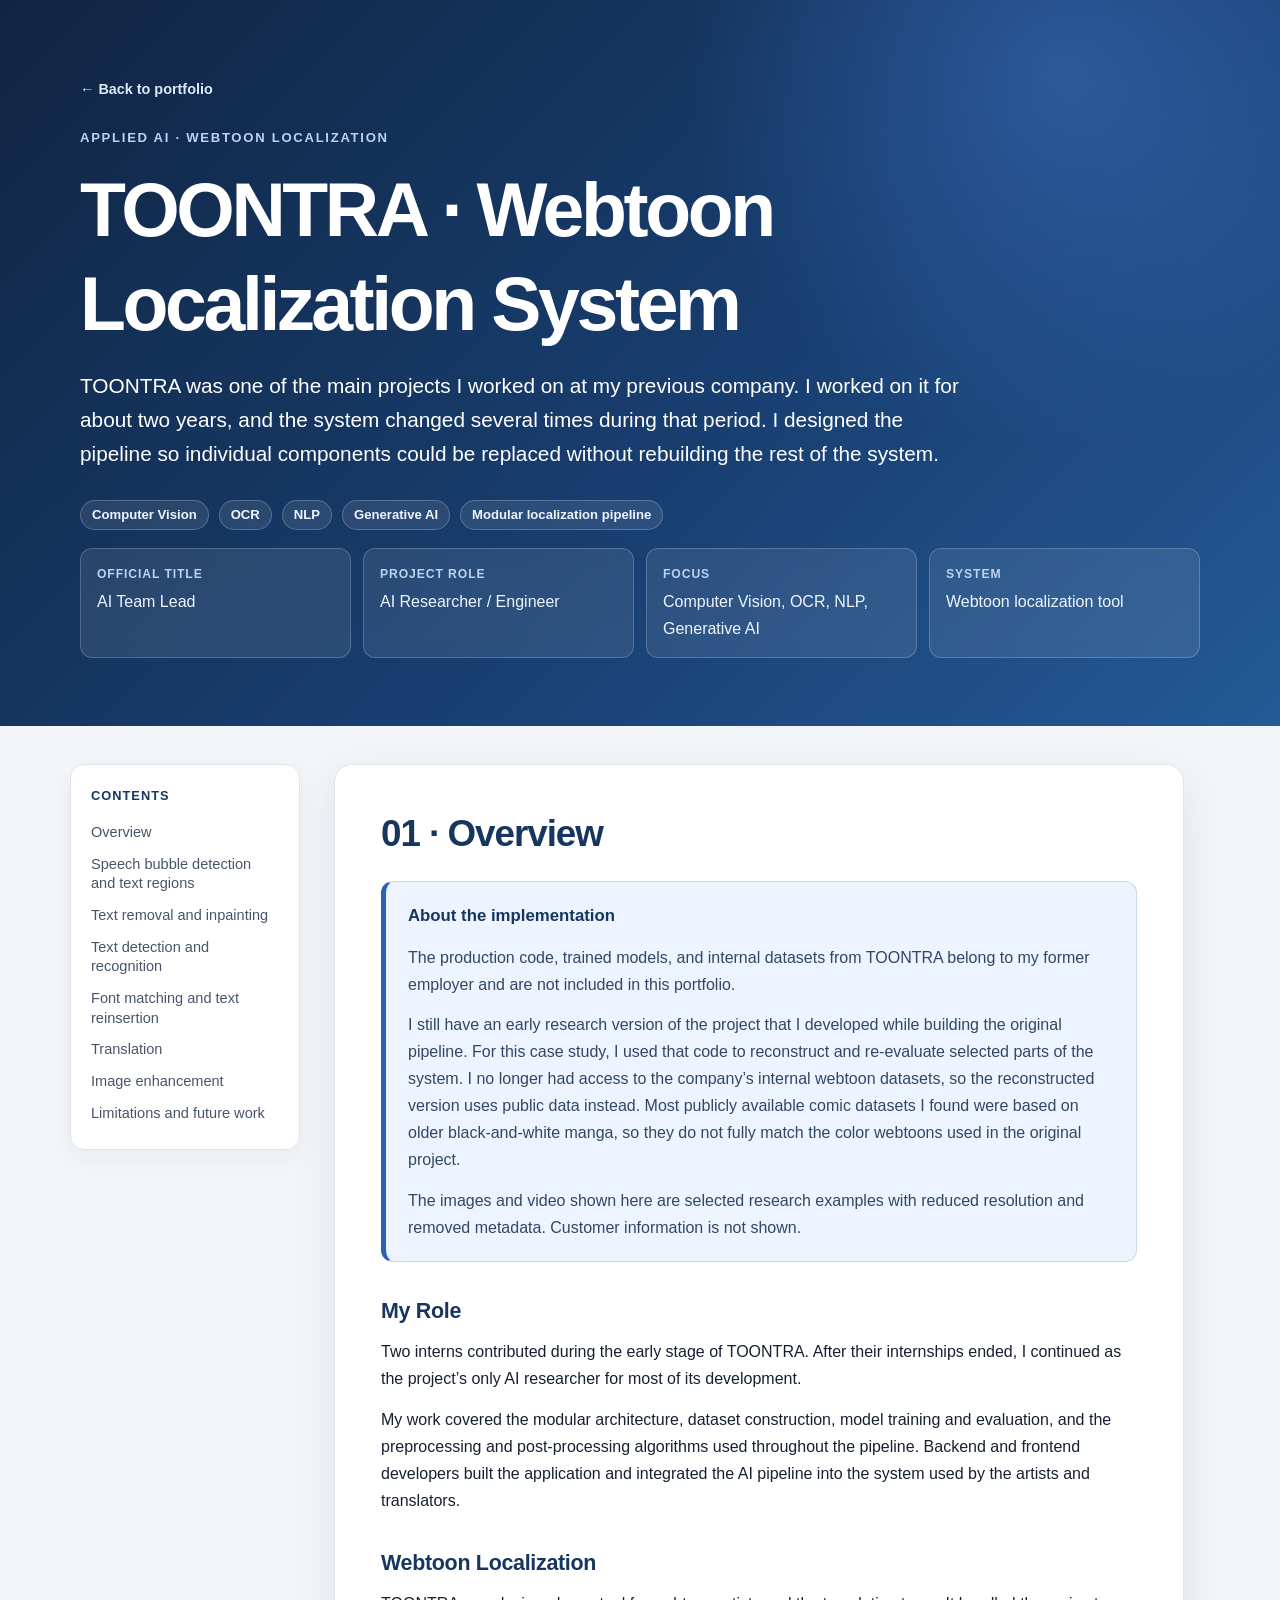
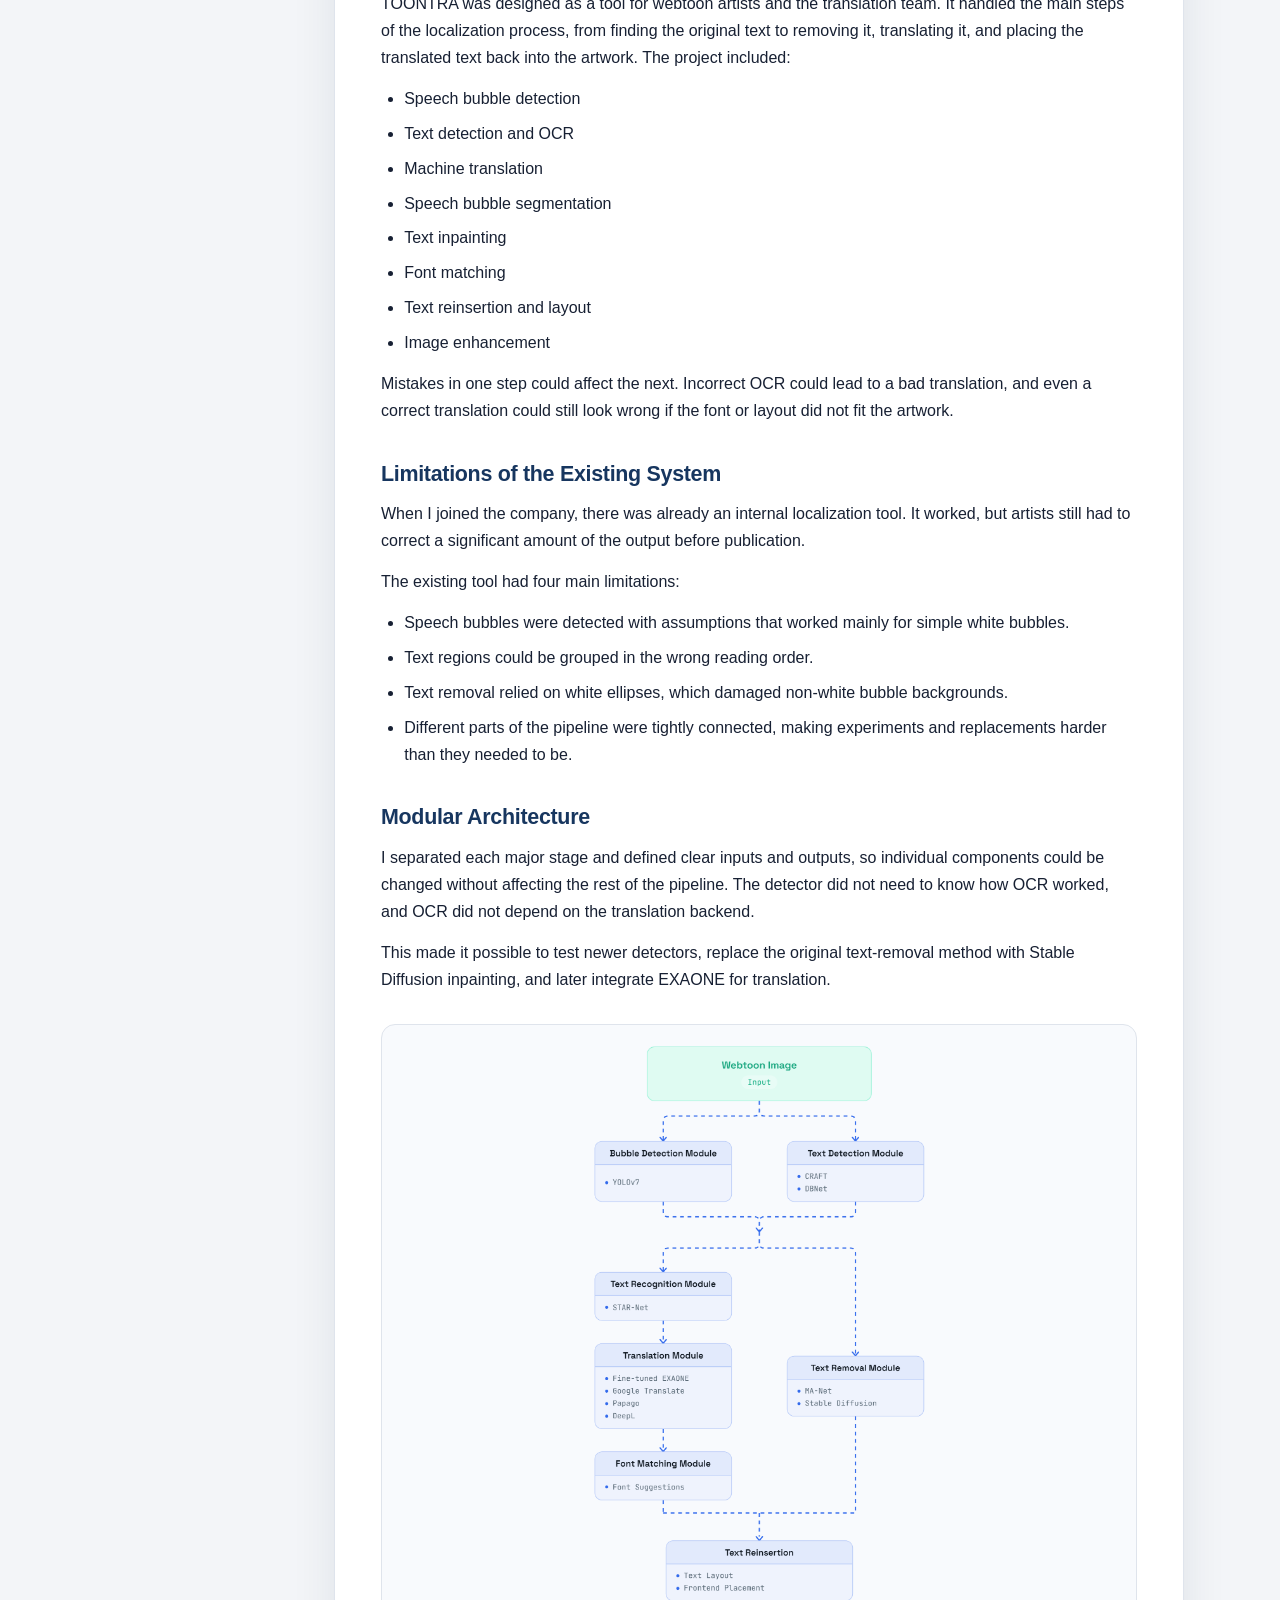
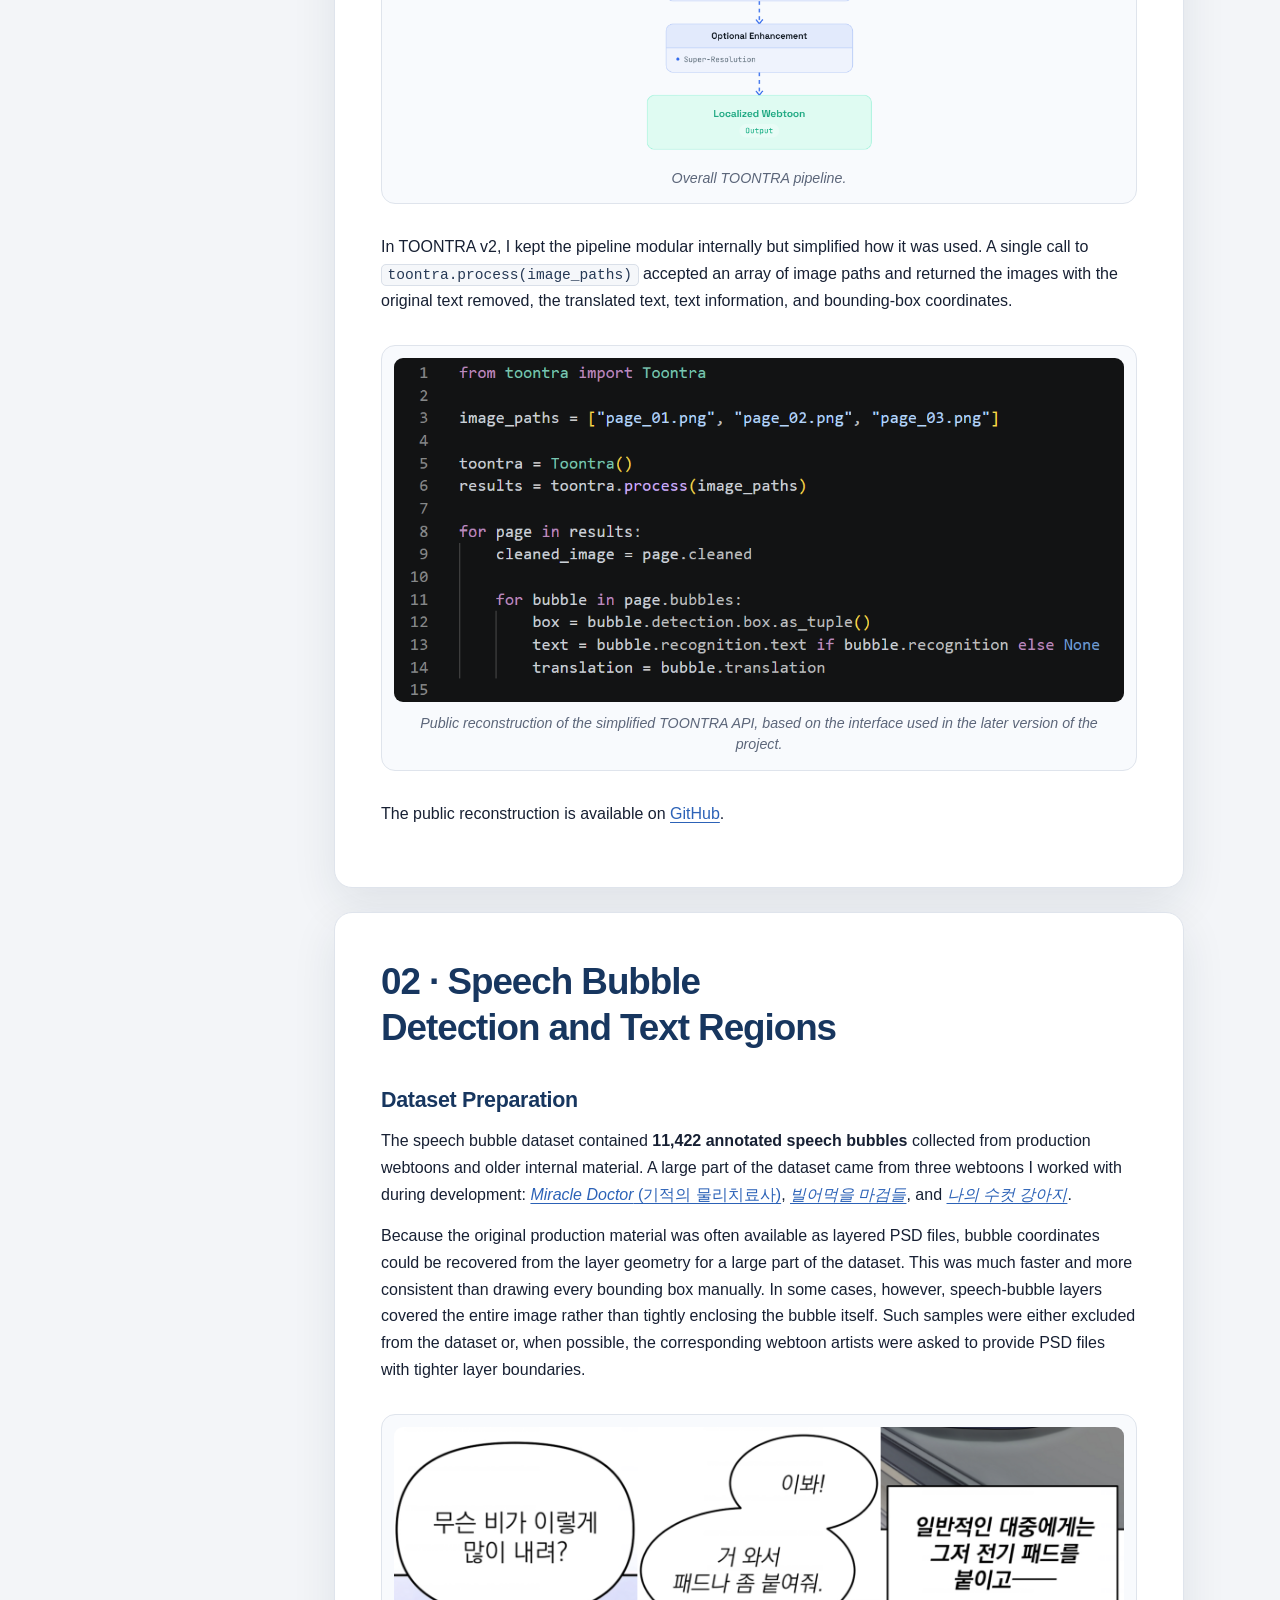
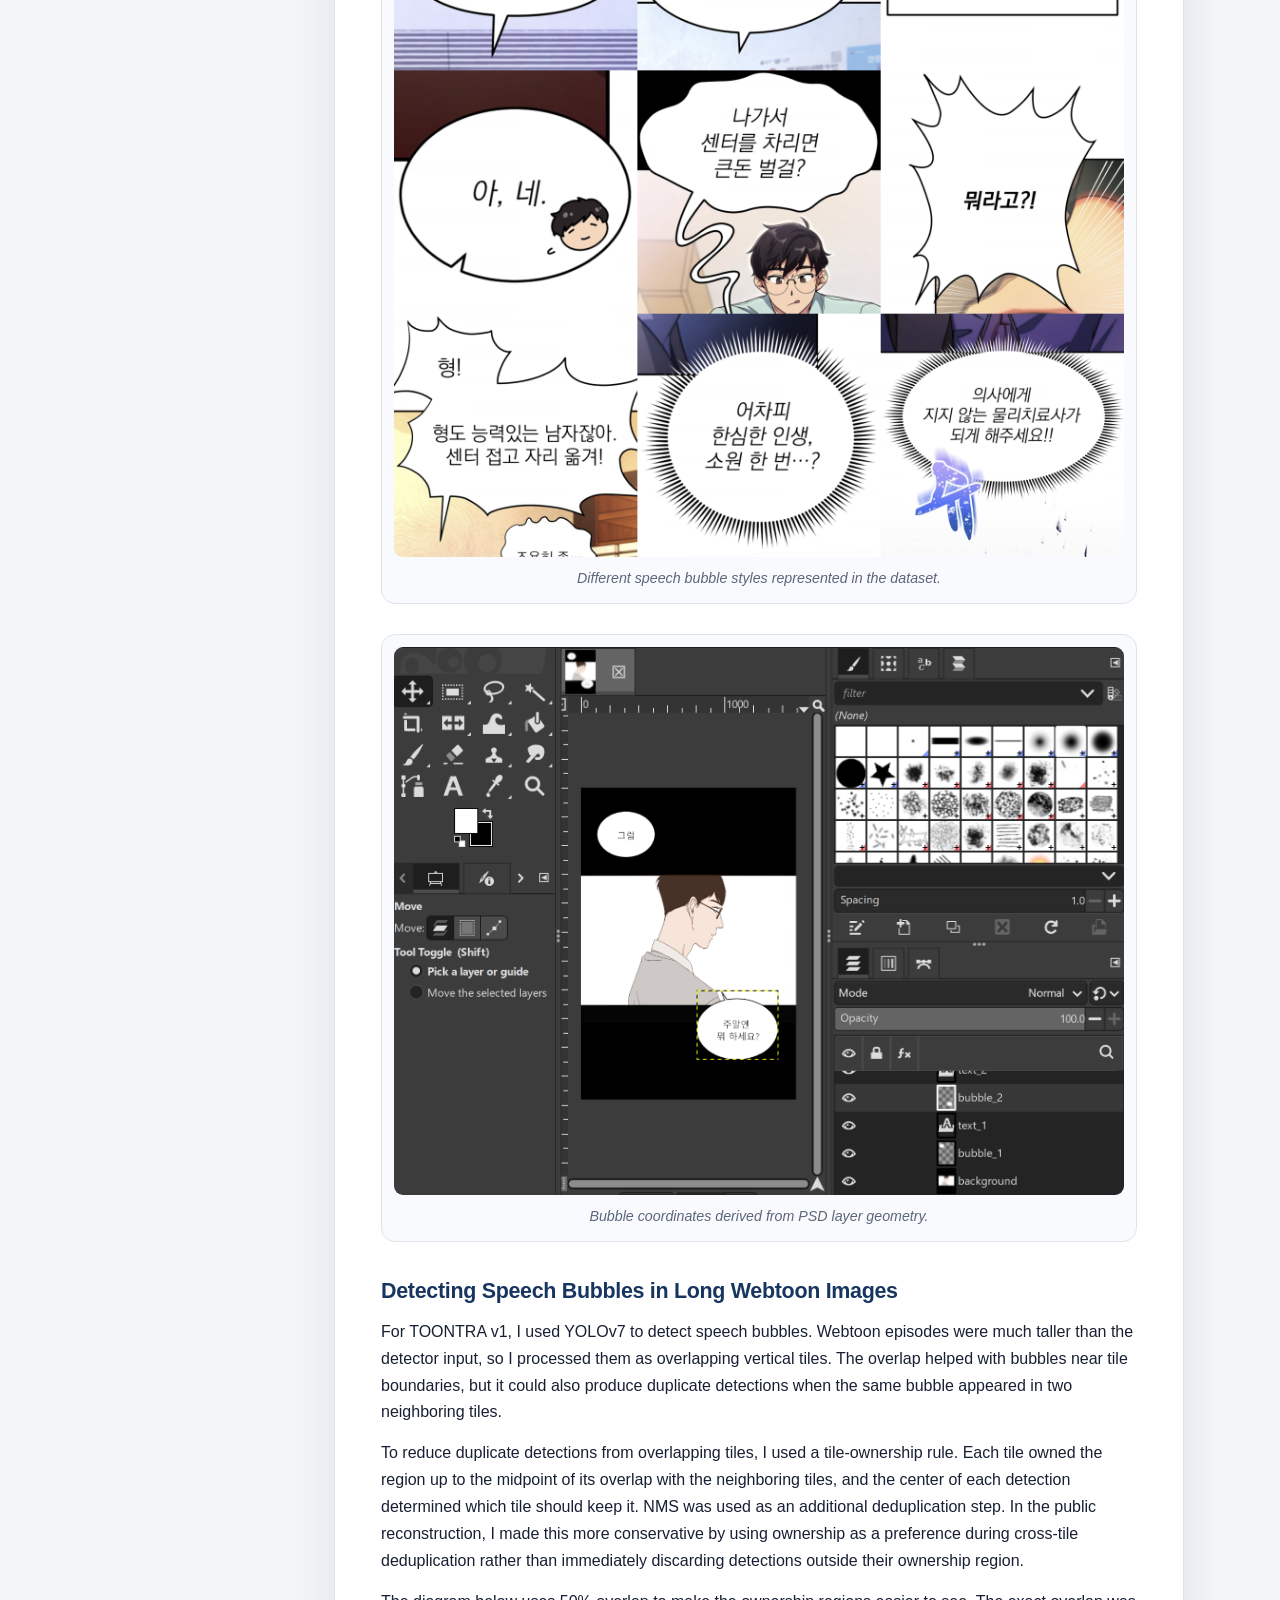
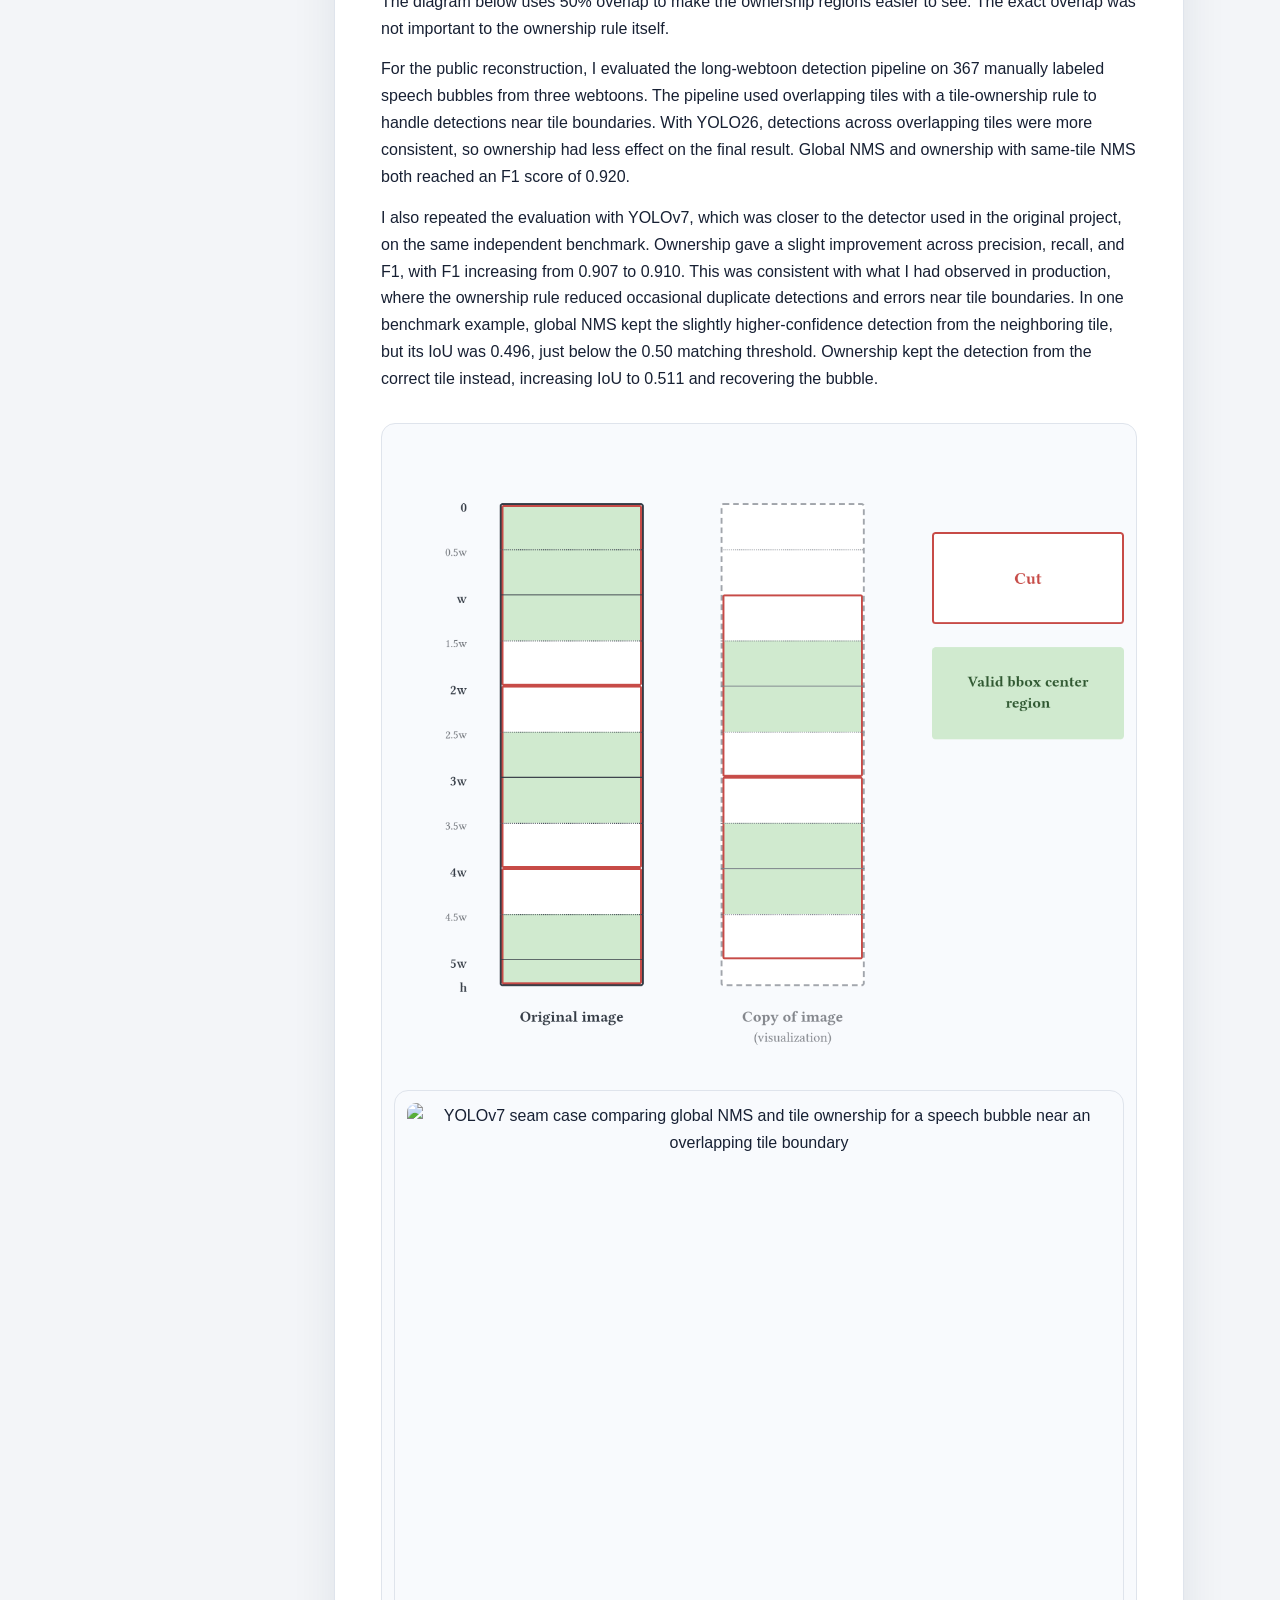
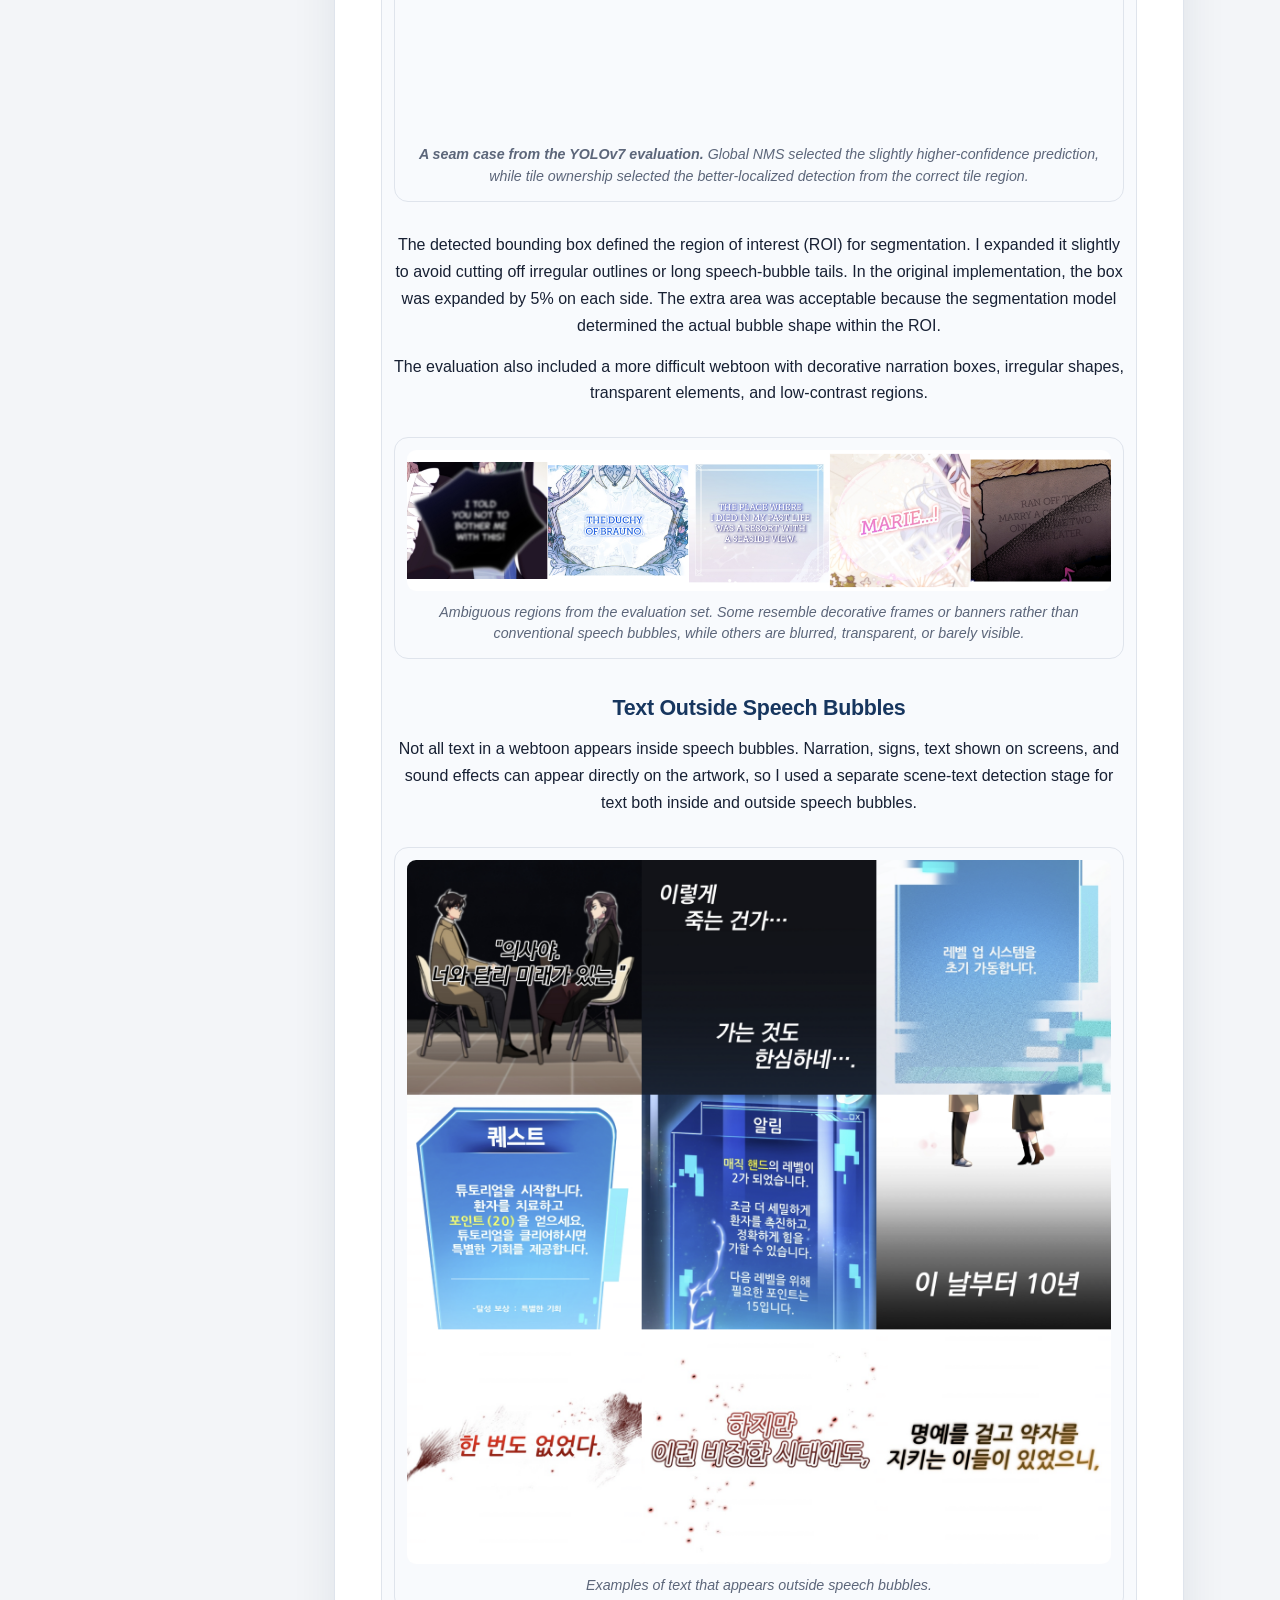
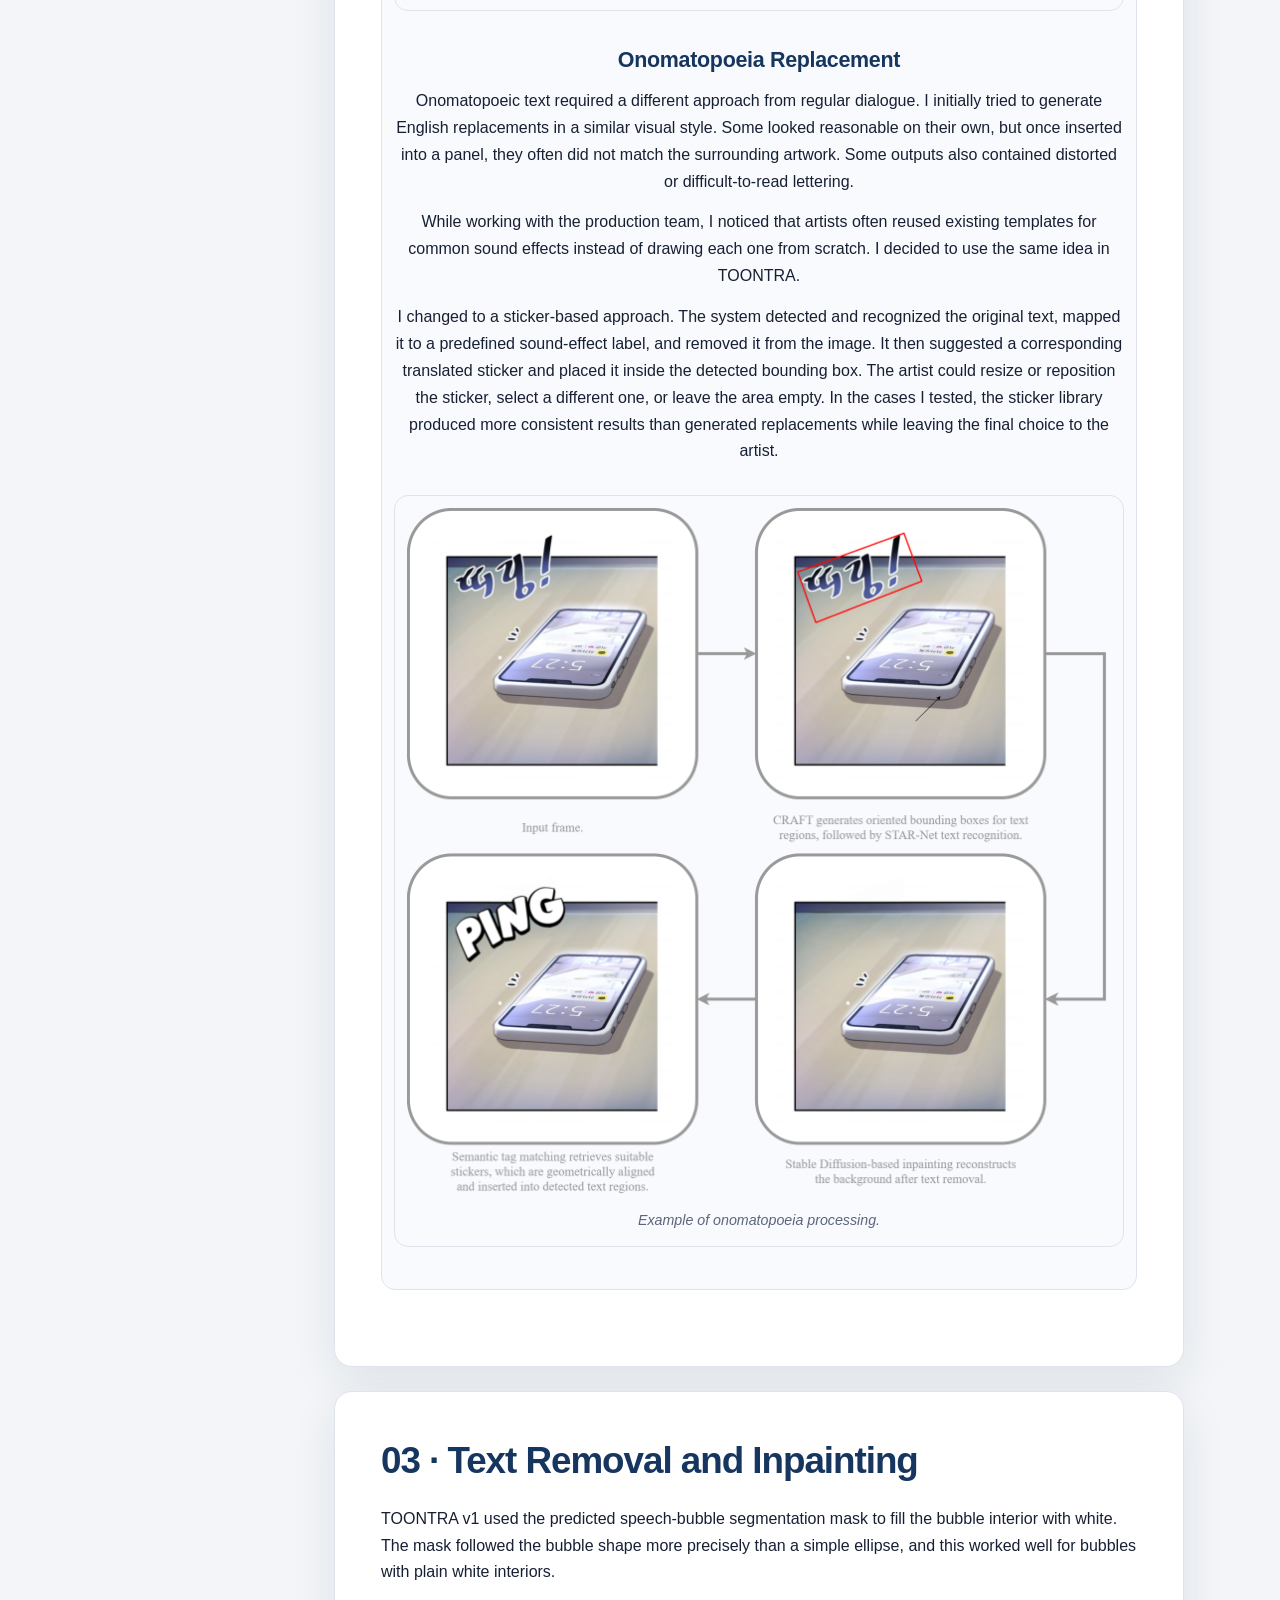
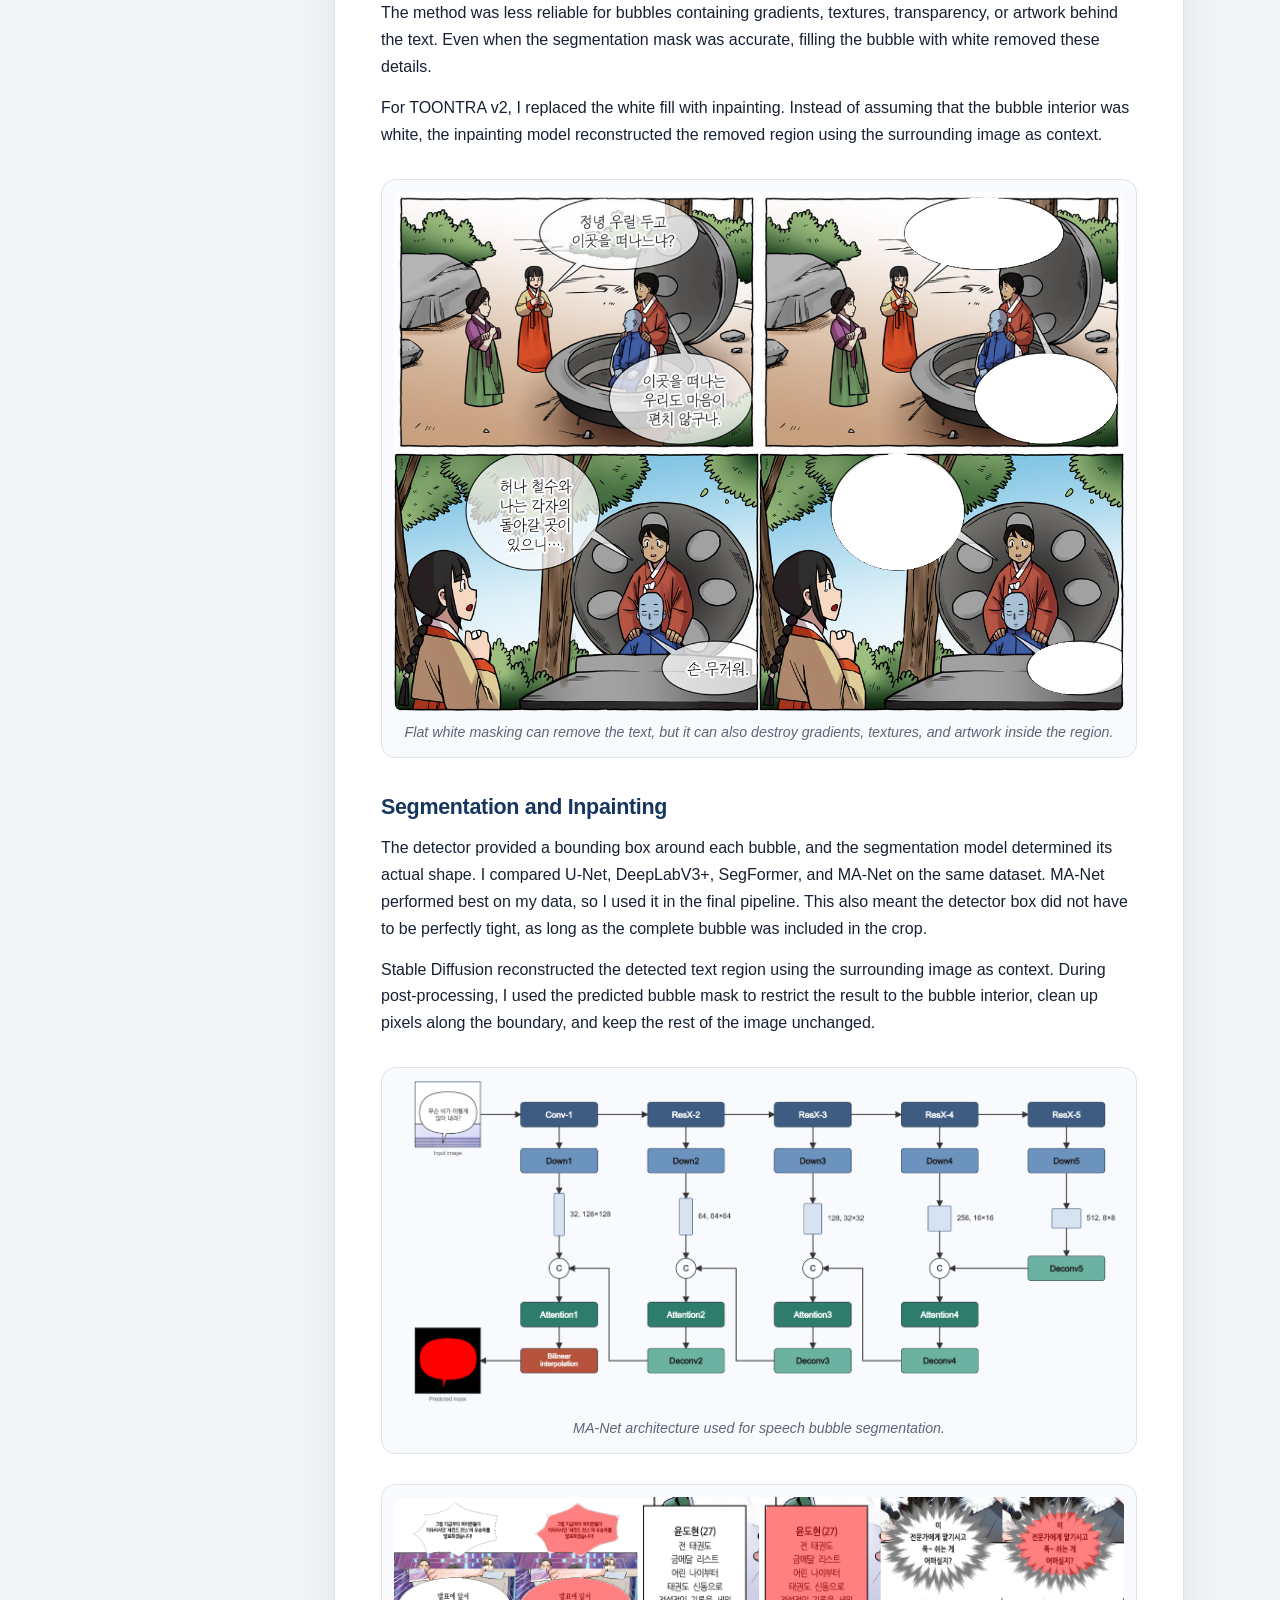
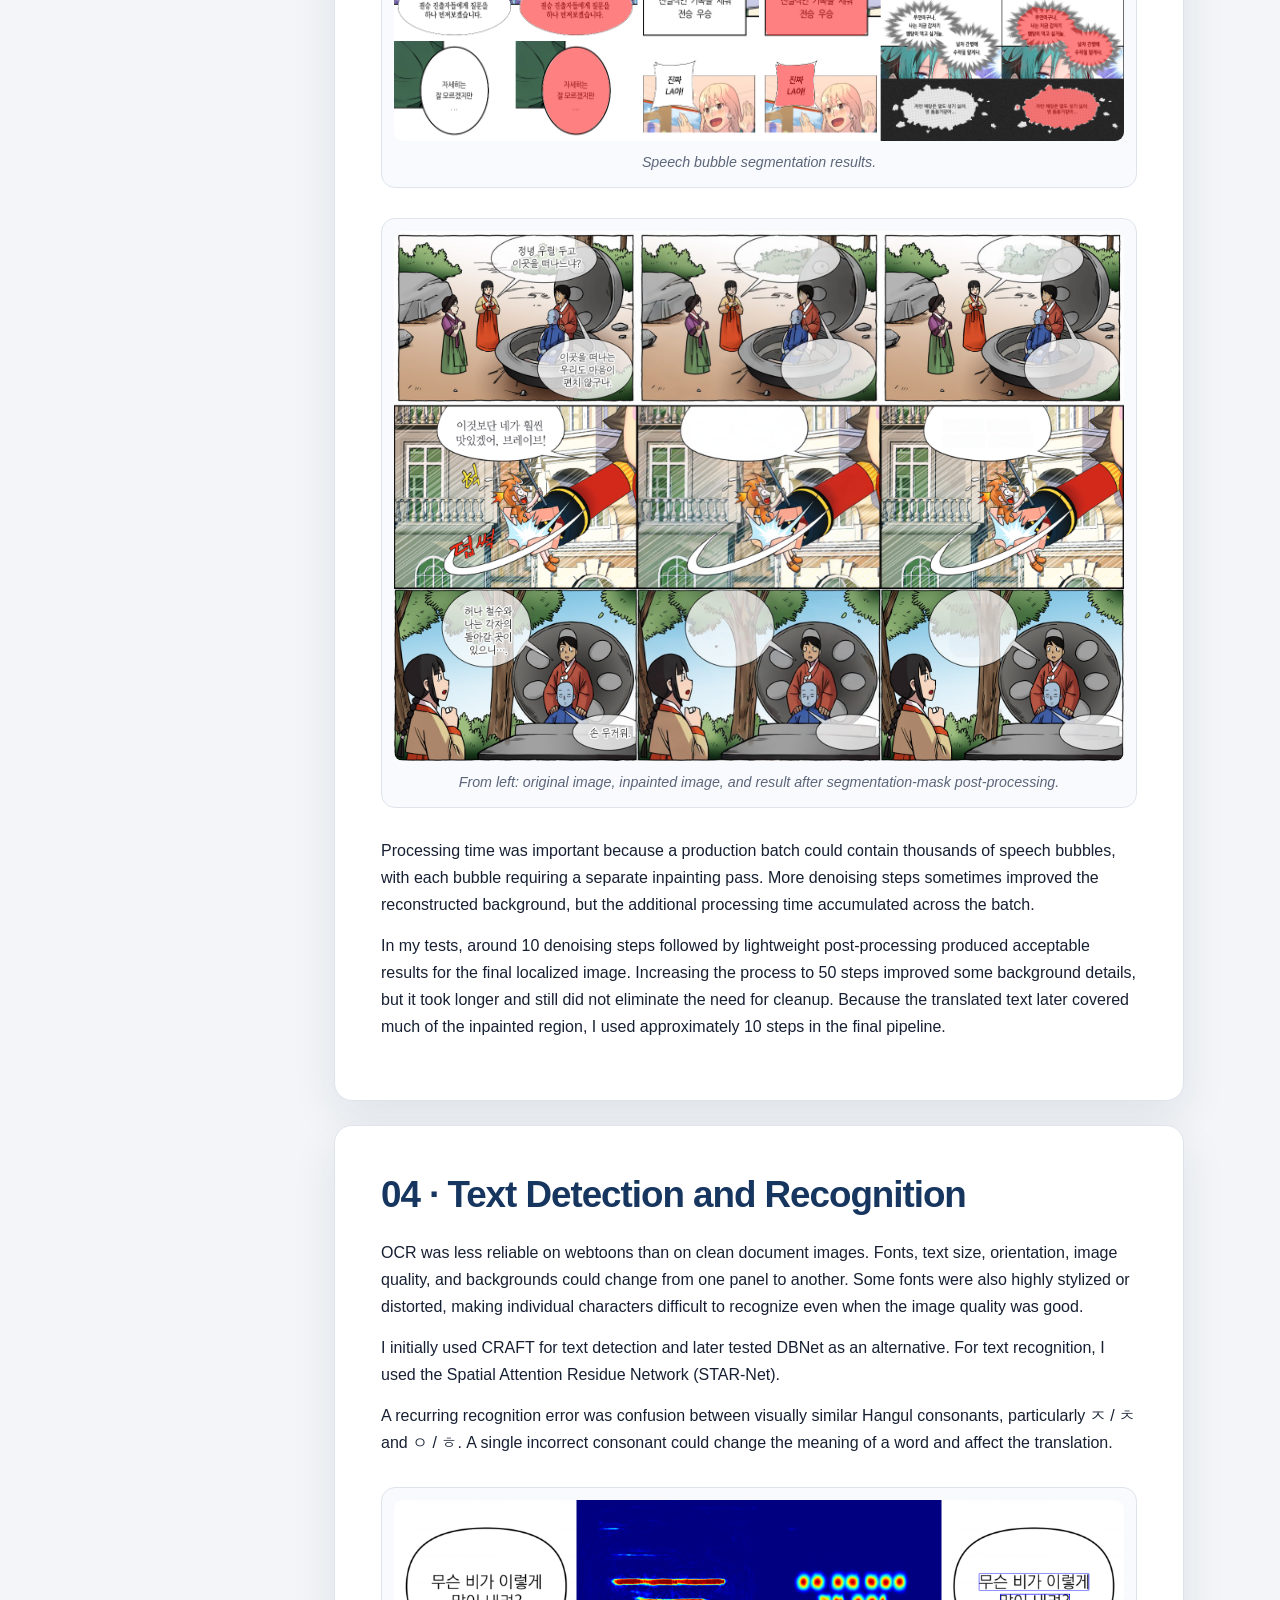
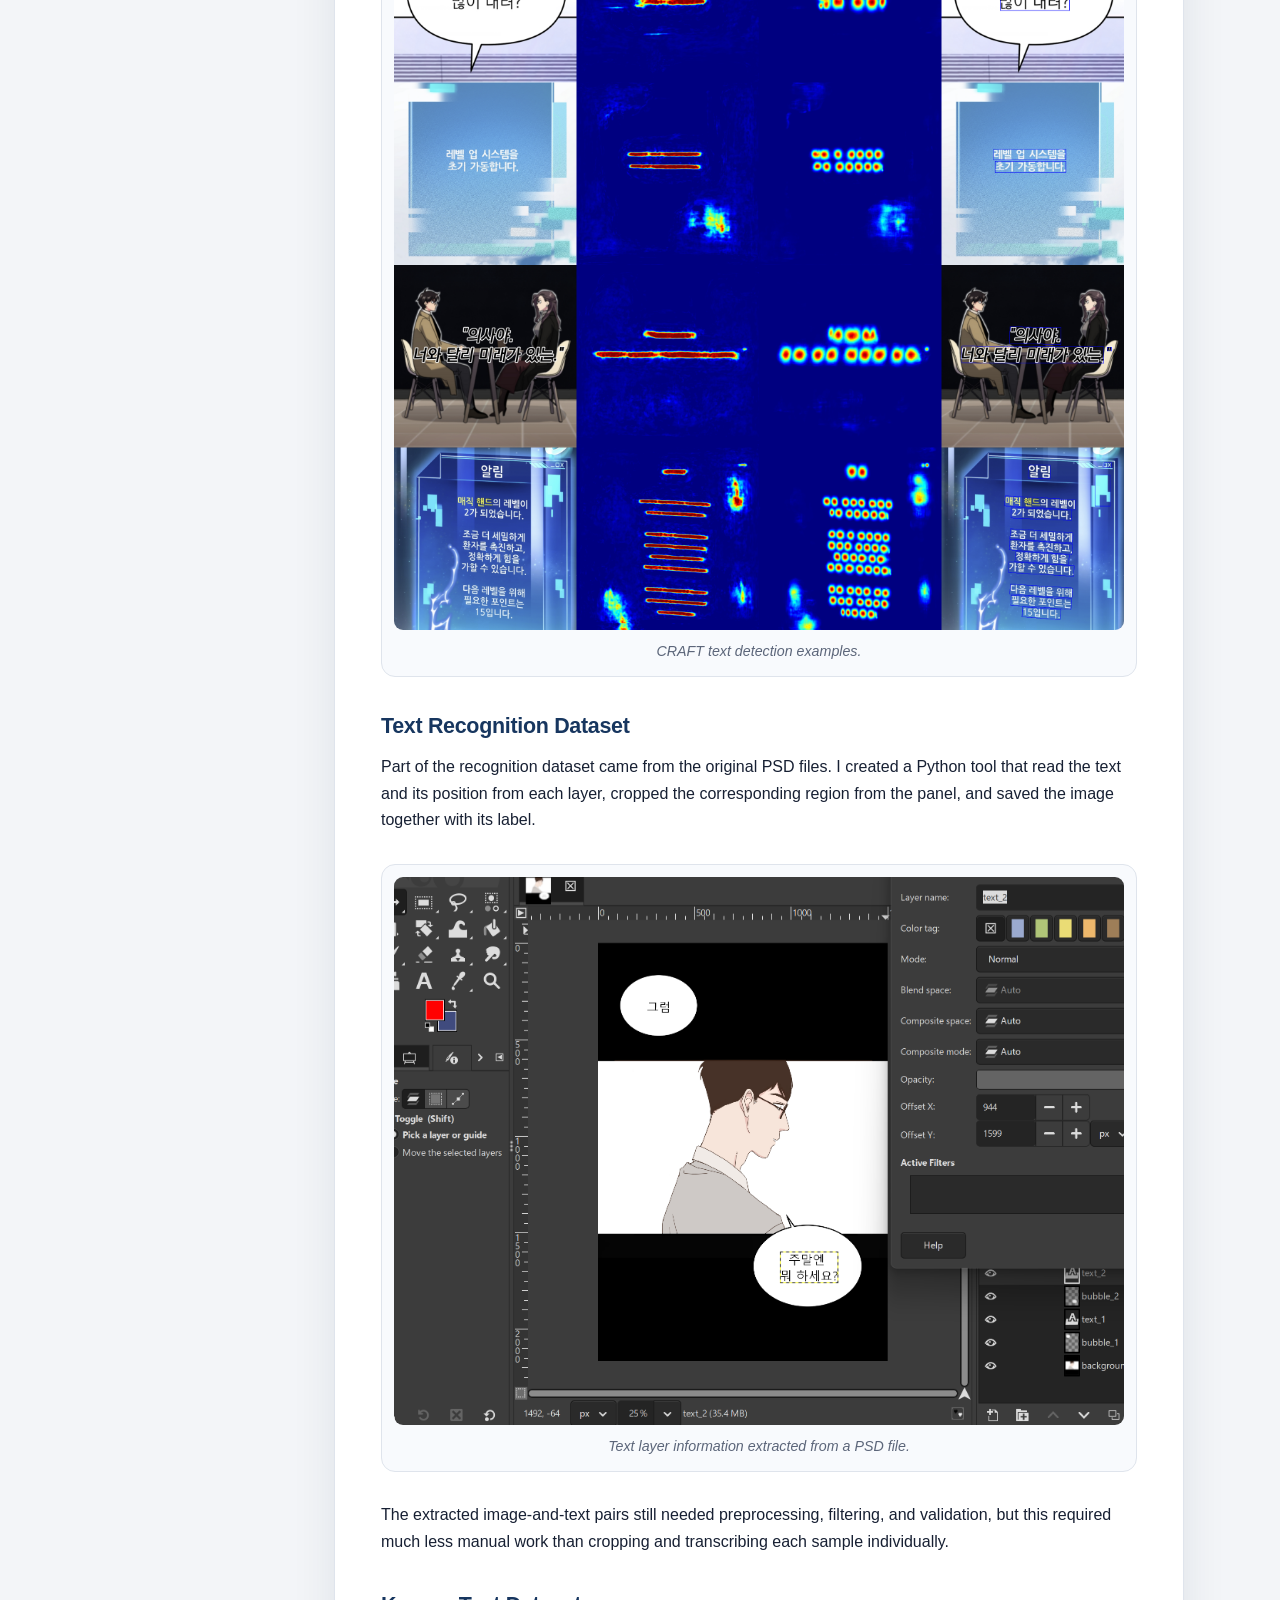
==== commit 610ba41d: "Update toontra.html" ====
--- a/projects/toontra.html
+++ b/projects/toontra.html
@@ -186,7 +186,7 @@
         </p>
 
         <p>
-          To reduce duplicate detections from overlapping tiles, I applied a tile-ownership rule before non-maximum suppression (NMS). Each tile owned a central region, and a detection was kept only when the center of its bounding box fell inside that region. After mapping the surviving detections back to the full webtoon coordinates, I applied NMS to remove any remaining duplicates.
+          To reduce duplicate detections from overlapping tiles, I used a tile-ownership rule. Each tile owned the region up to the midpoint of its overlap with the neighboring tiles, and the center of each detection determined which tile should keep it. NMS was used as an additional deduplication step. In the public reconstruction, I made this more conservative by using ownership as a preference during cross-tile deduplication rather than immediately discarding detections outside their ownership region.
         </p>
 
         <p>
@@ -194,12 +194,23 @@
         </p>
 
         <p>
-          For the public reconstruction, I tested the same ownership rule with a YOLO26s detector on 367 manually annotated bubbles from three webtoons. NMS alone produced 15 false positives. Applying tile ownership before NMS reduced this to 10, while recall remained unchanged at 0.907.
-        </p>
-
-        <figure>
-          <img src="../assets/images/toontra/tile_assignment_diagram.png" alt="Tile Assignment algorithm with overlapping tiles" width="2280" height="1950" loading="lazy" decoding="async">
-          <figcaption>Tile assignment with 50% overlap, shown for clarity.</figcaption>
+          For the public reconstruction, I evaluated the long-webtoon detection pipeline on 367 manually labeled speech bubbles from three webtoons. The pipeline used overlapping tiles with a tile-ownership rule to handle detections near tile boundaries. With YOLO26, detections across overlapping tiles were more consistent, so ownership had less effect on the final result. Global NMS and ownership with same-tile NMS both reached an F1 score of 0.920.
+        </p>
+
+        <p>
+          I also repeated the evaluation with YOLOv7, which was closer to the detector used in the original project, on the same independent benchmark. Ownership gave a slight improvement across precision, recall, and F1, with F1 increasing from 0.907 to 0.910. This was consistent with what I had observed in production, where the ownership rule reduced occasional duplicate detections and errors near tile boundaries. In one benchmark example, global NMS kept the slightly higher-confidence detection from the neighboring tile, but its IoU was 0.496, just below the 0.50 matching threshold. Ownership kept the detection from the correct tile instead, increasing IoU to 0.511 and recovering the bubble.
+        </p>
+
+        <figure>
+          <img src="../assets/images/toontra/tile_assignment_diagram.png"
+        </figure>
+
+        <figure>
+          <img src="../assets/images/toontra/ownership_vs_nms.png" alt="YOLOv7 seam case comparing global NMS and tile ownership for a speech bubble near an overlapping tile boundary" width="800" height="716" loading="lazy" decoding="async">
+          <figcaption>
+            <strong>A seam case from the YOLOv7 evaluation.</strong>
+            Global NMS selected the slightly higher-confidence prediction, while tile ownership selected the better-localized detection from the correct tile region.
+          </figcaption>
         </figure>
 
         <p>
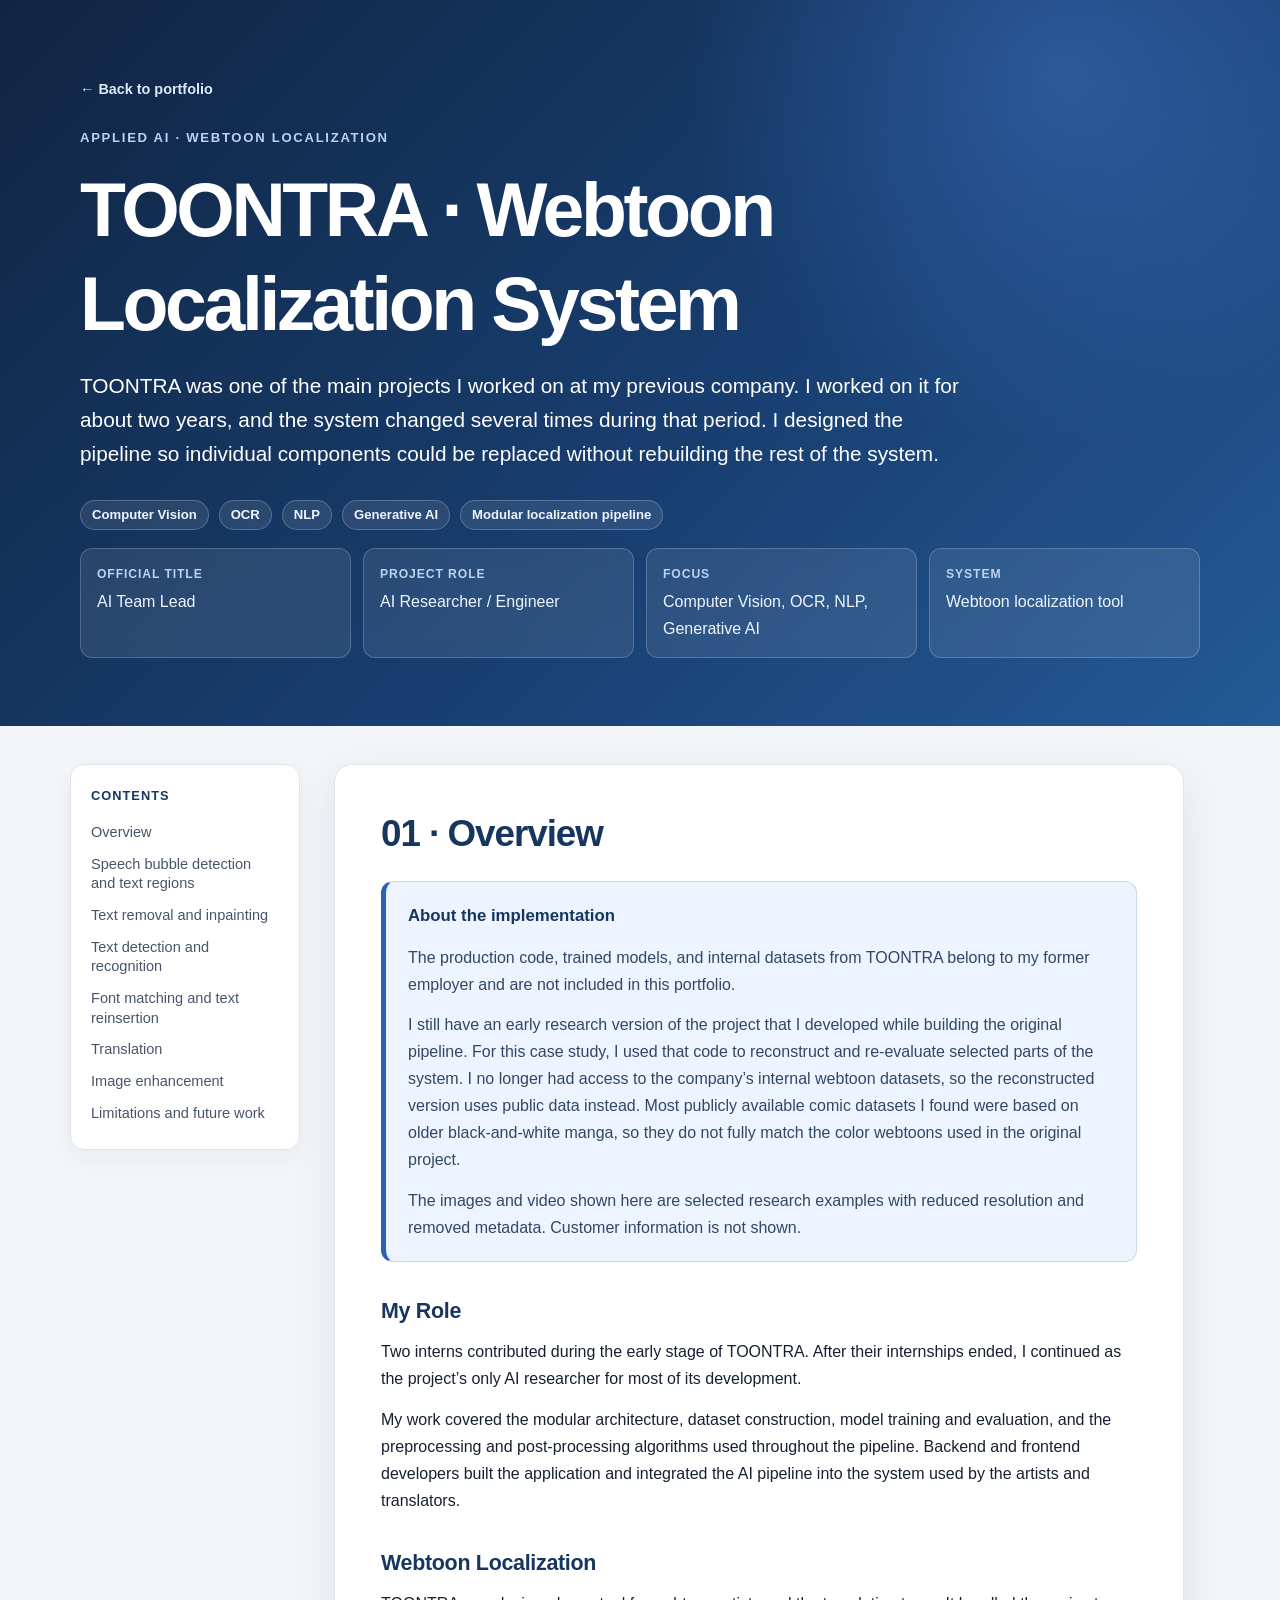
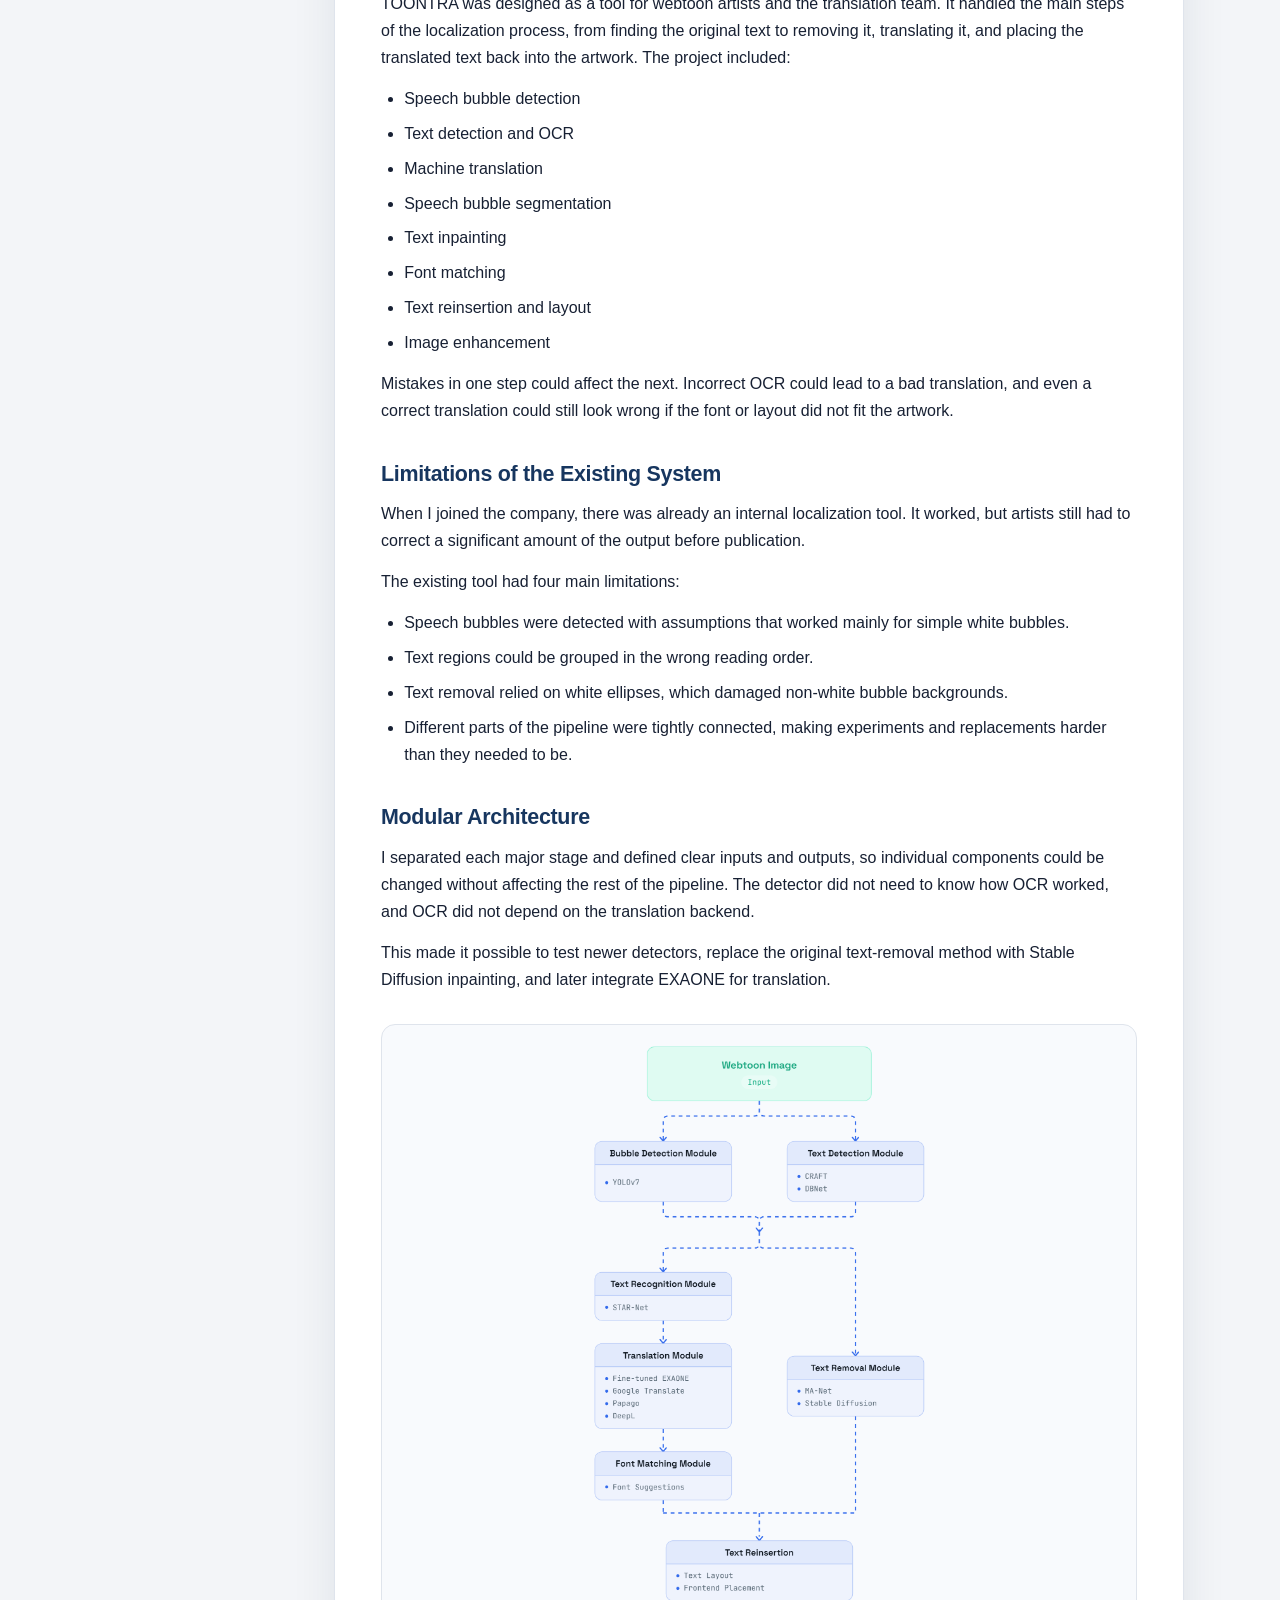
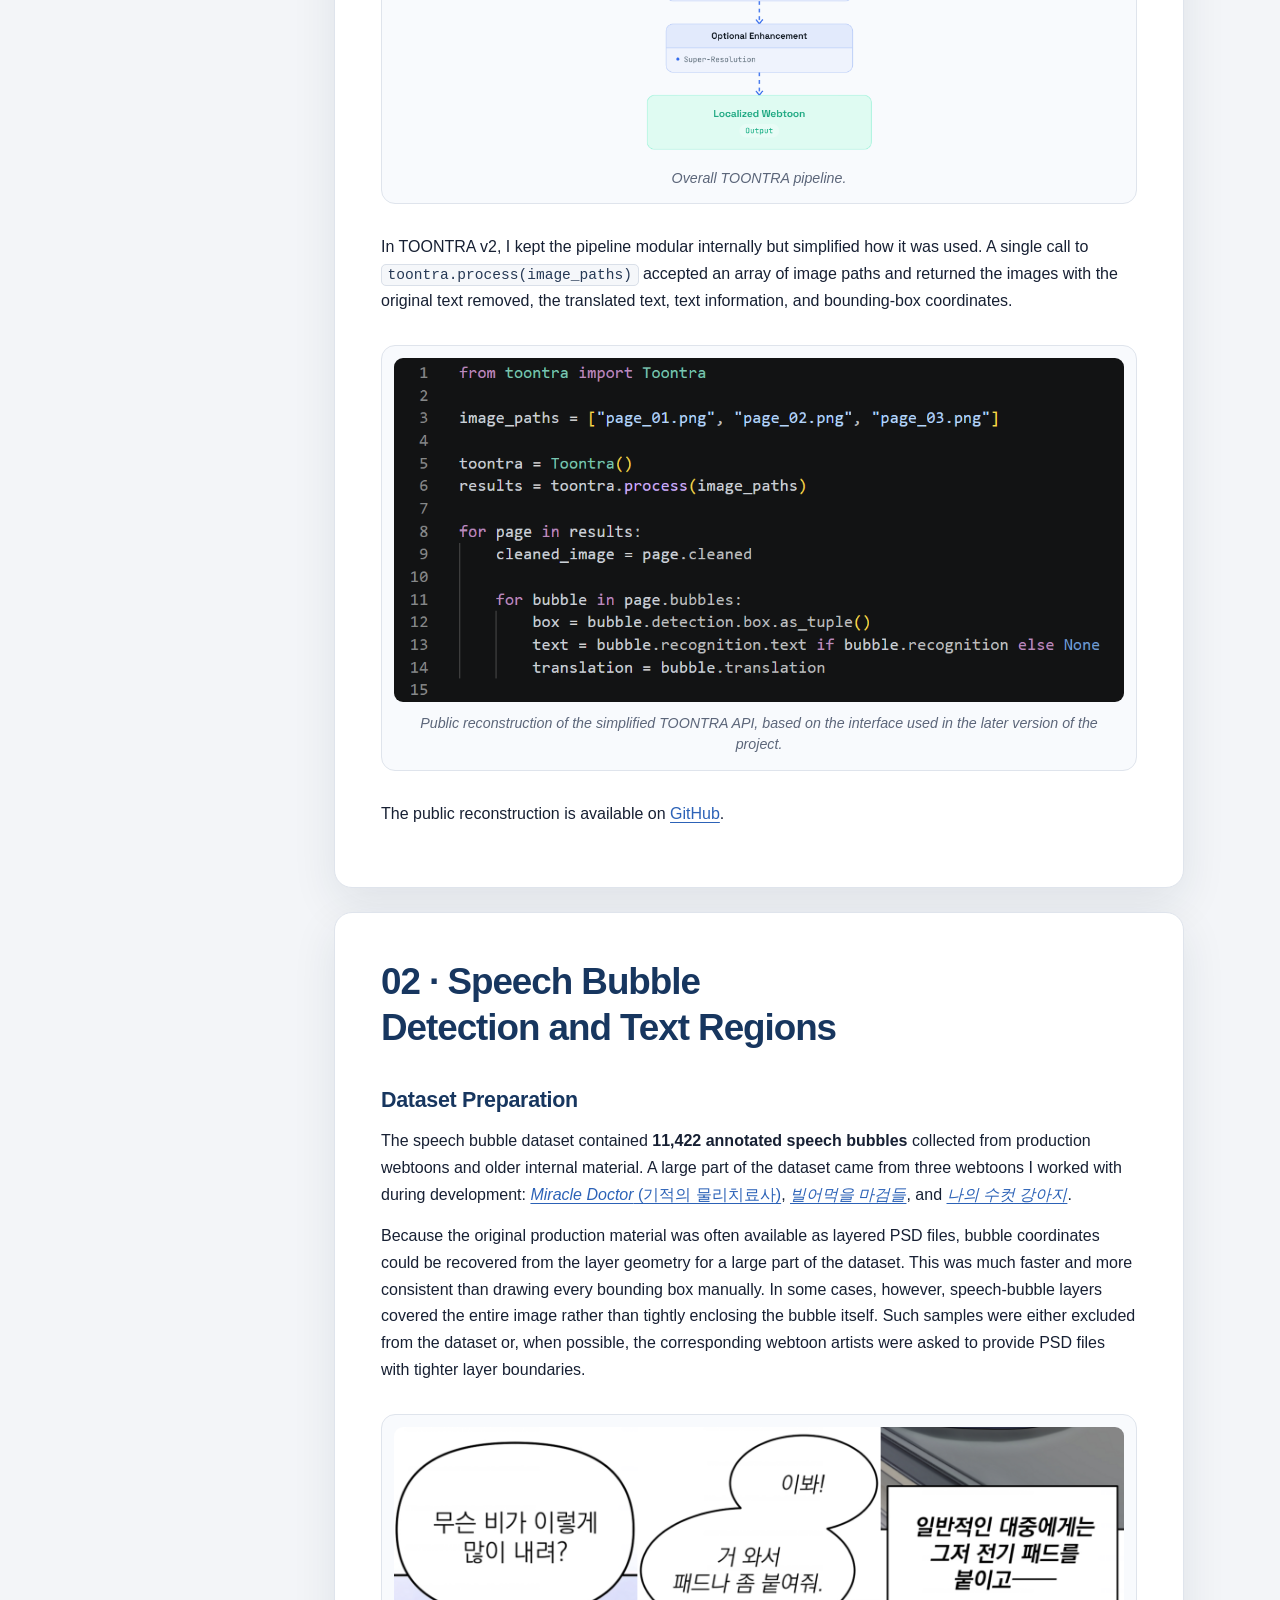
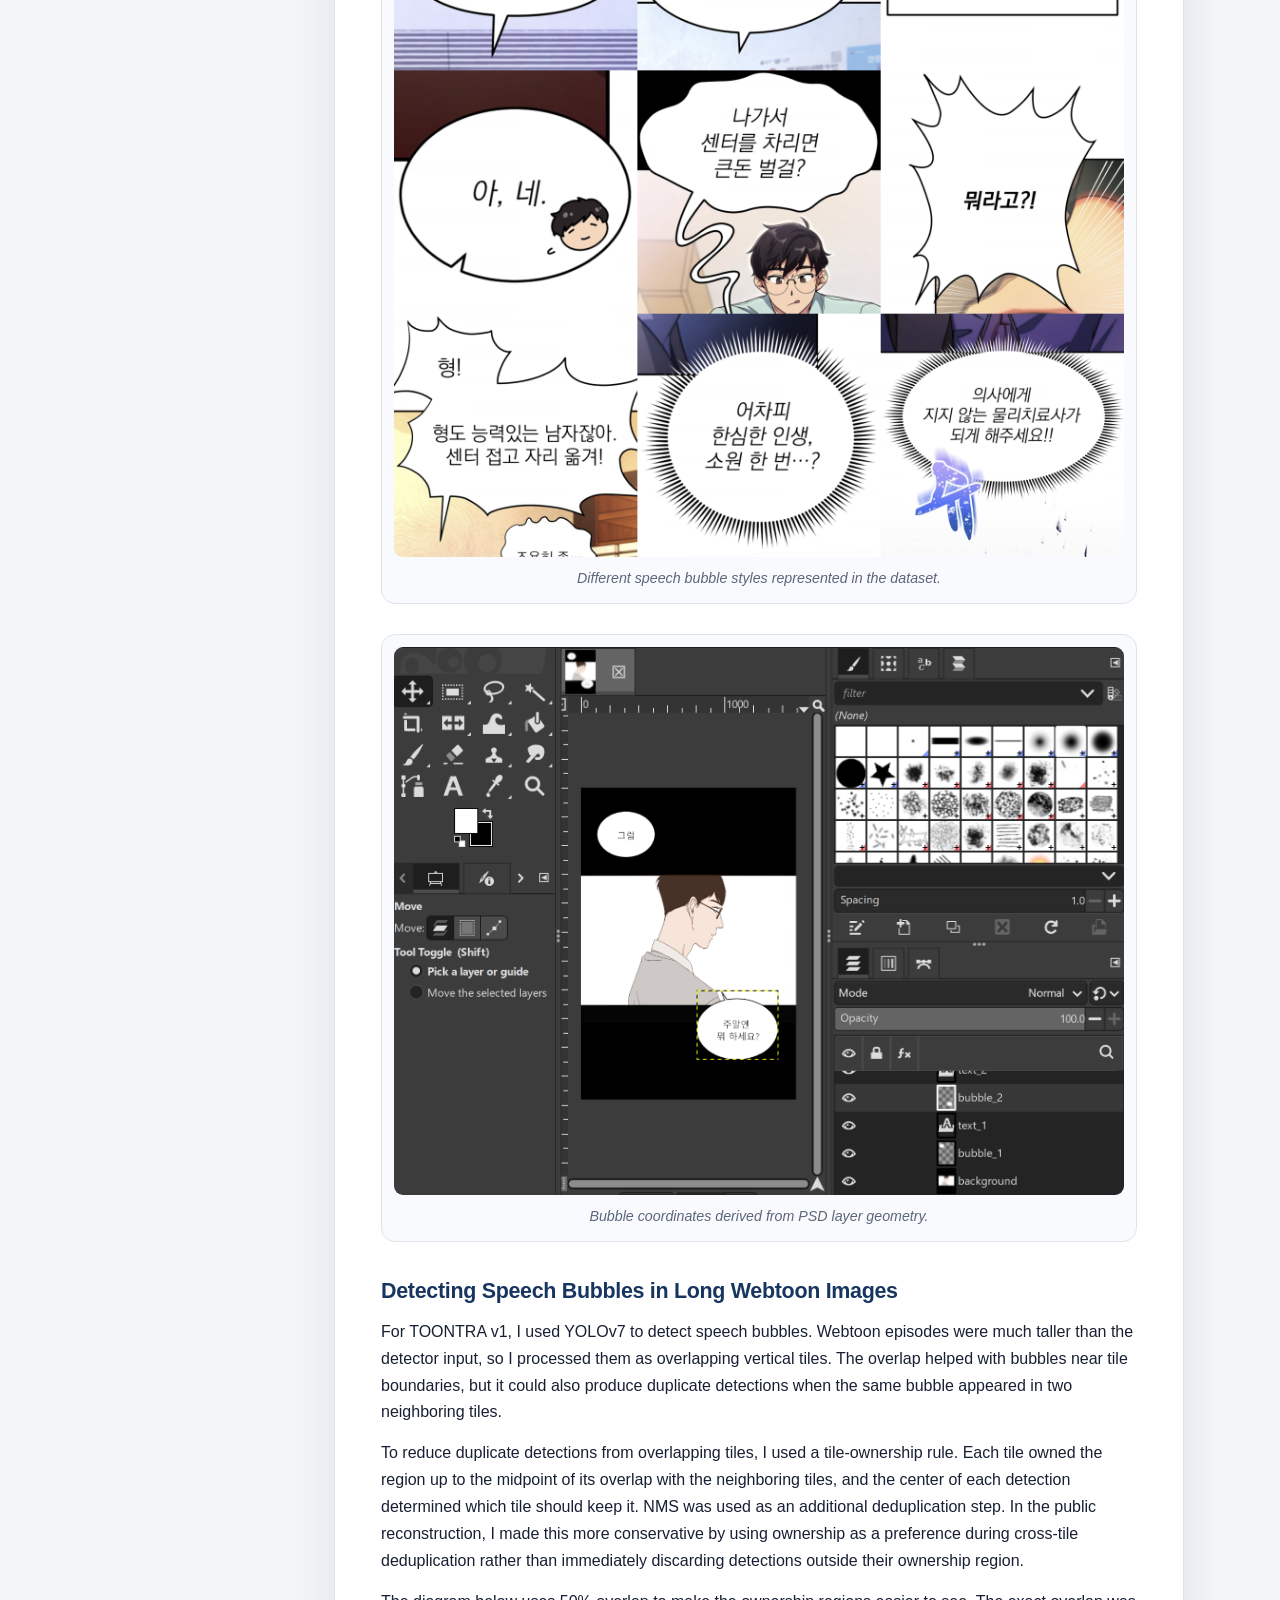
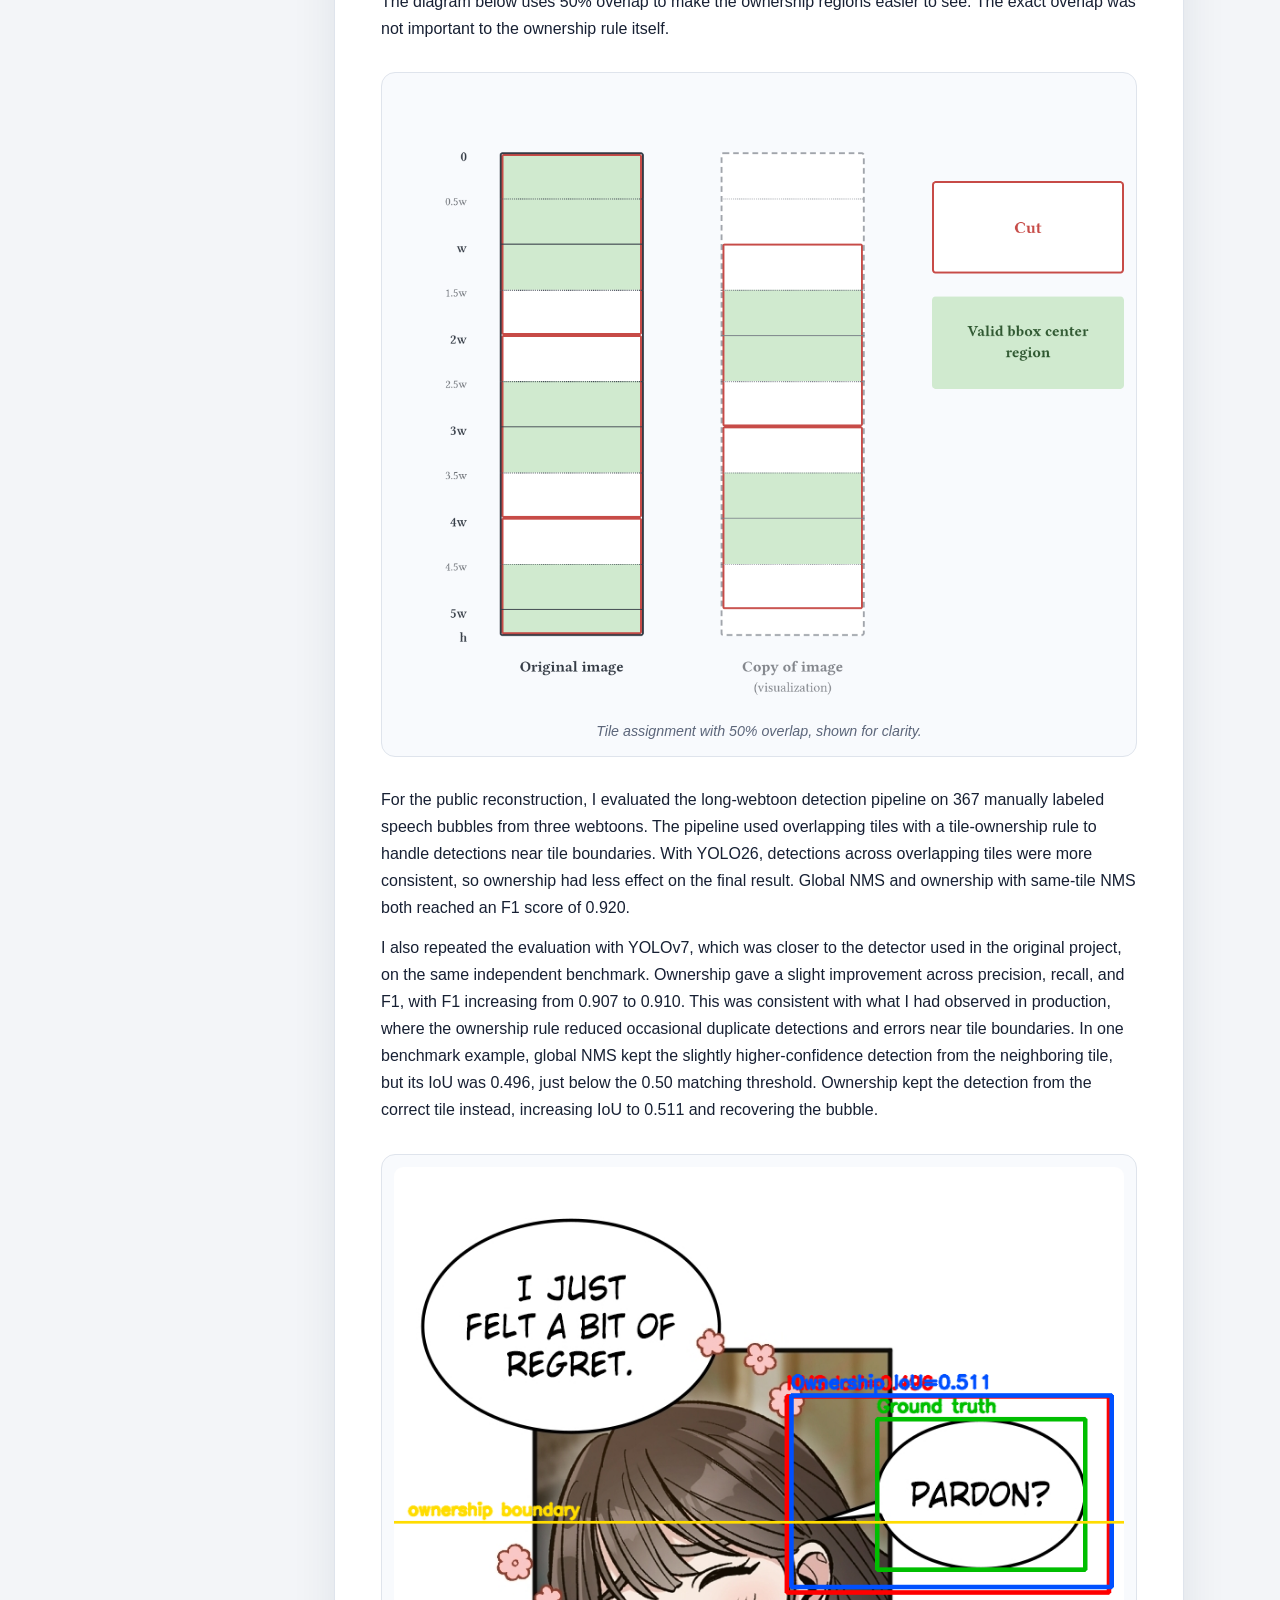
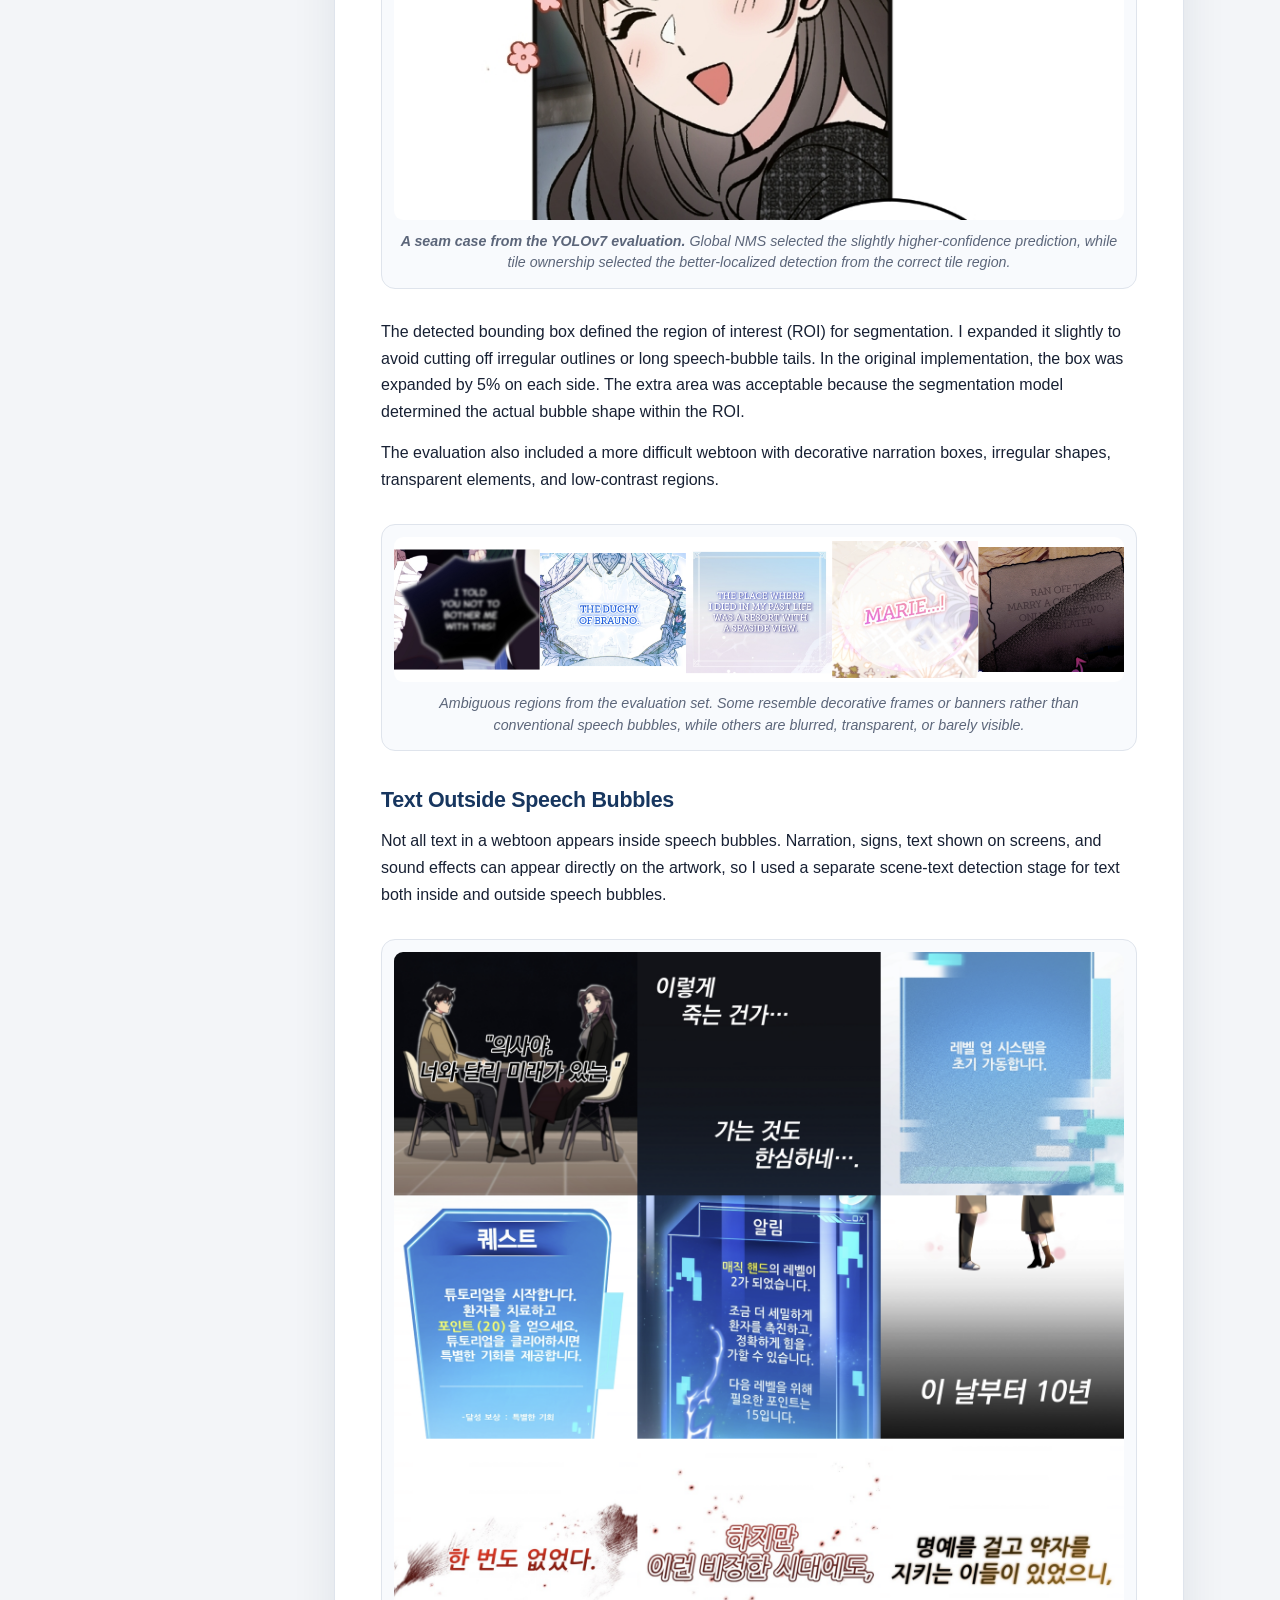
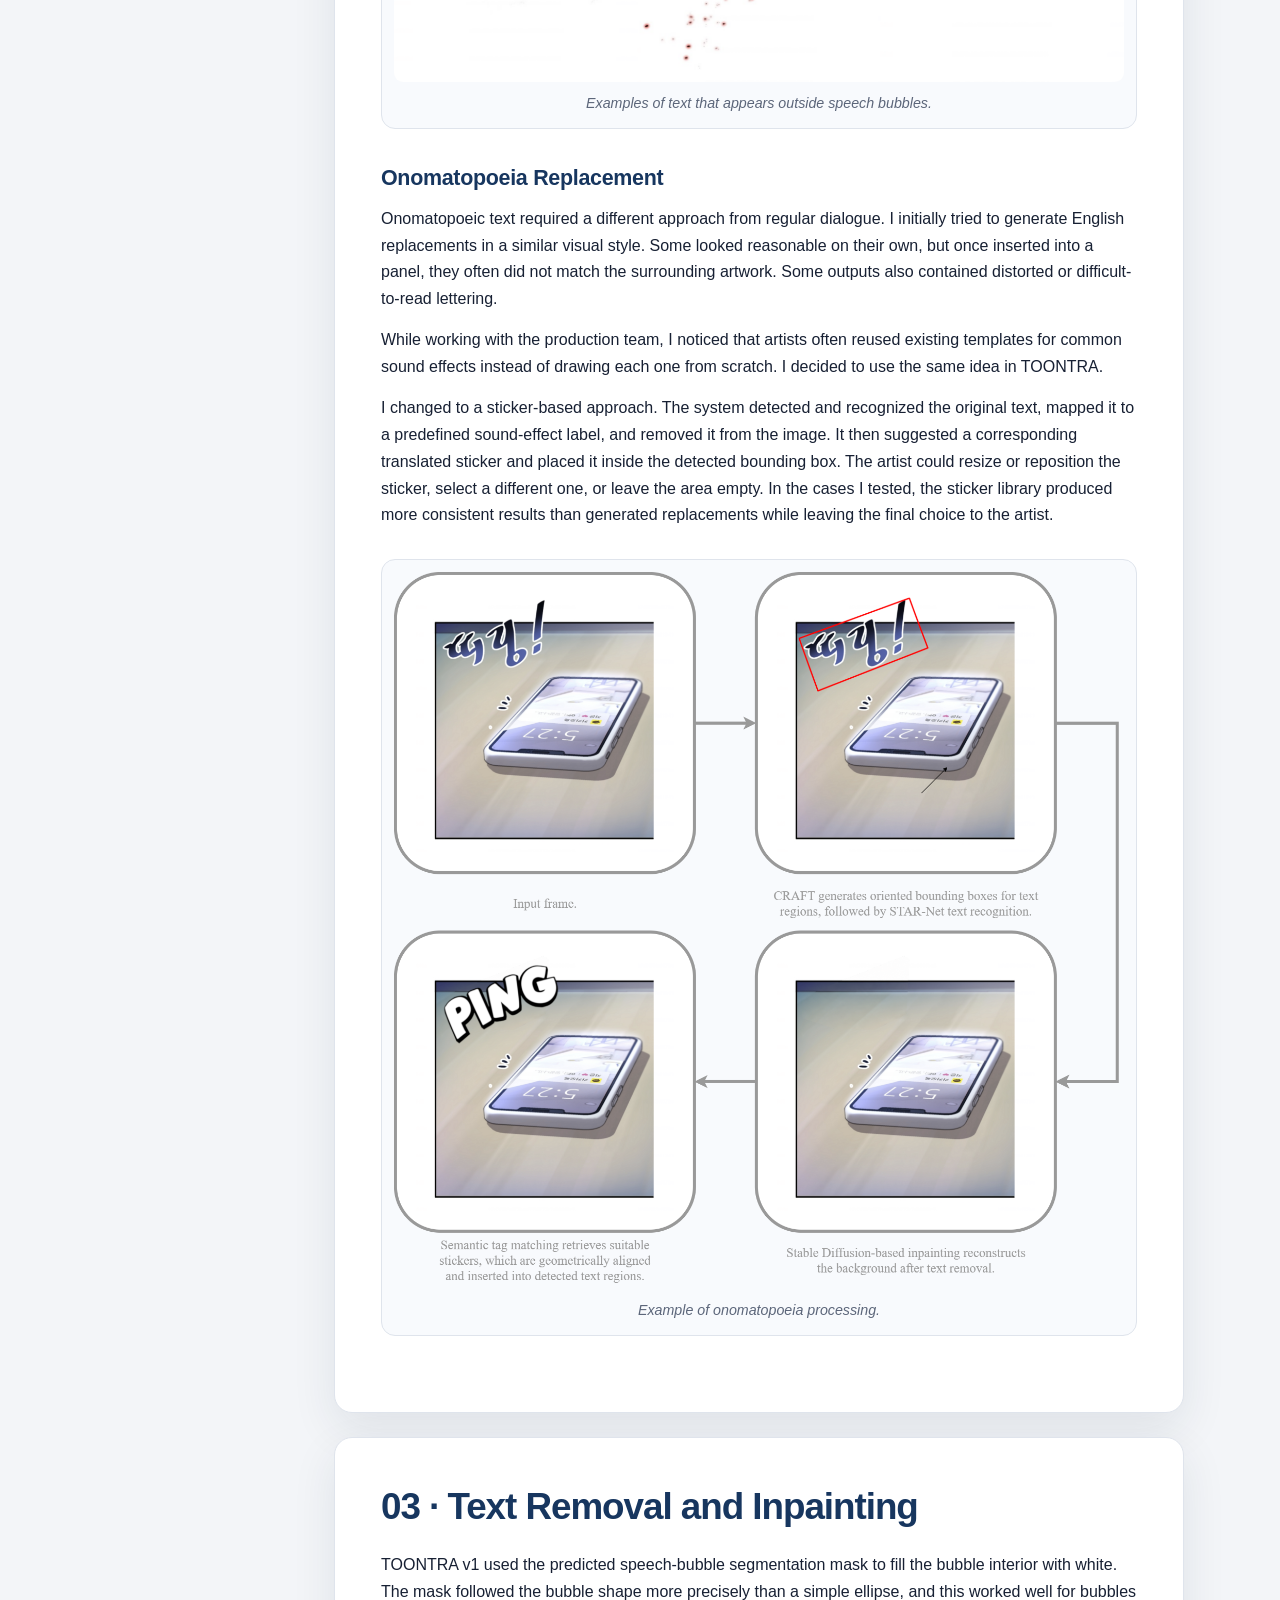
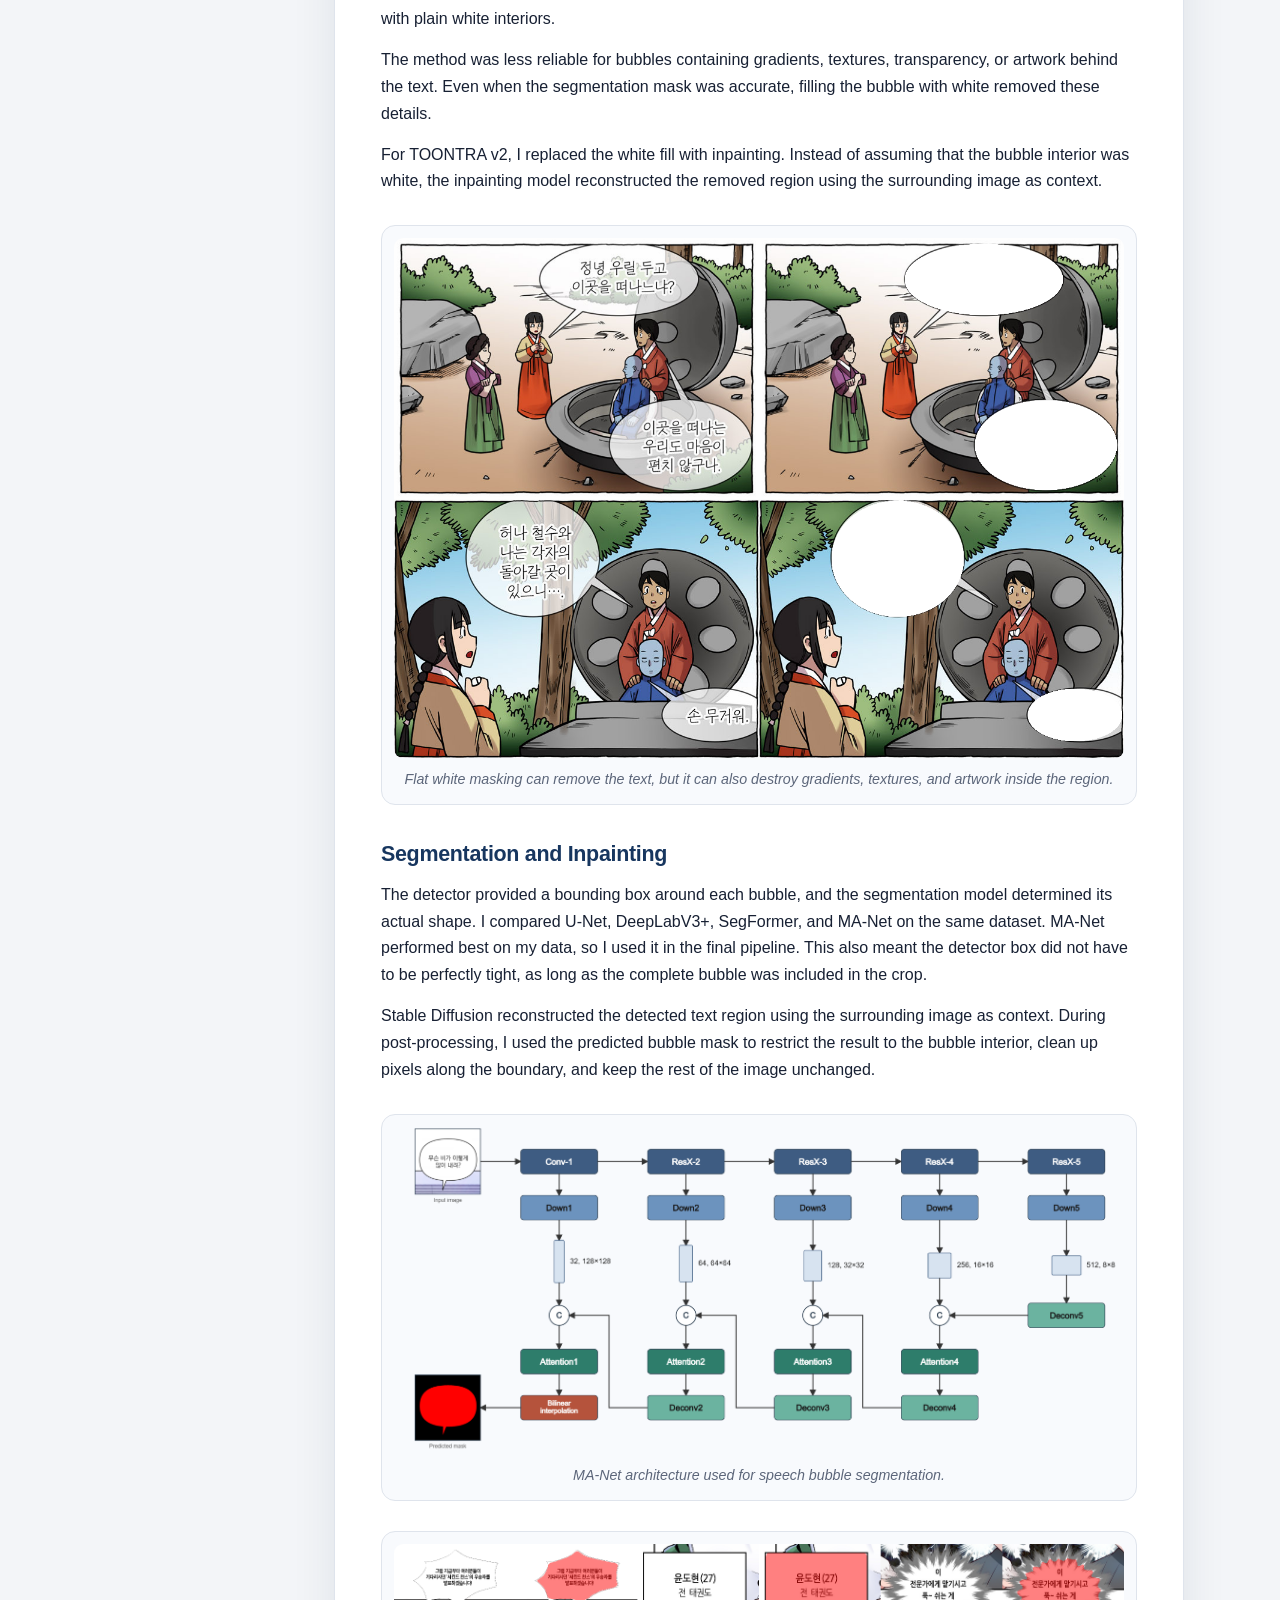
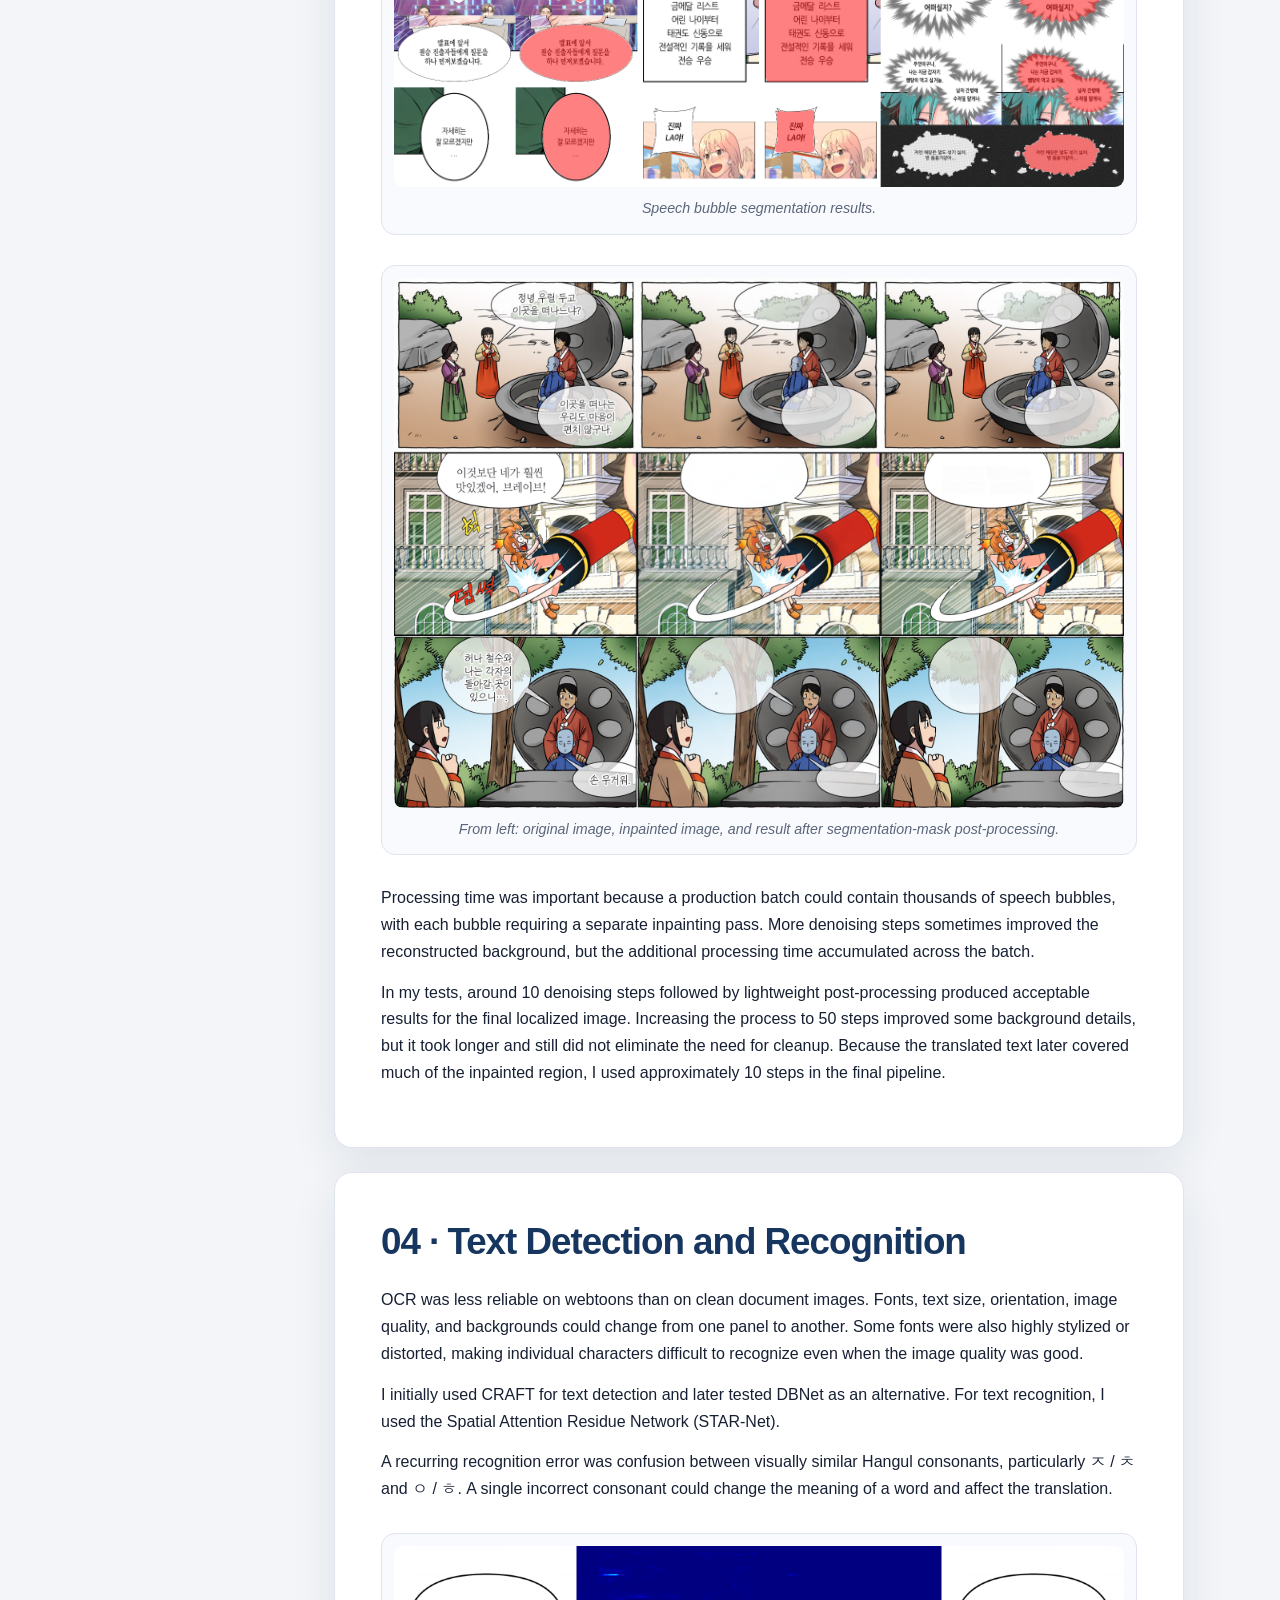
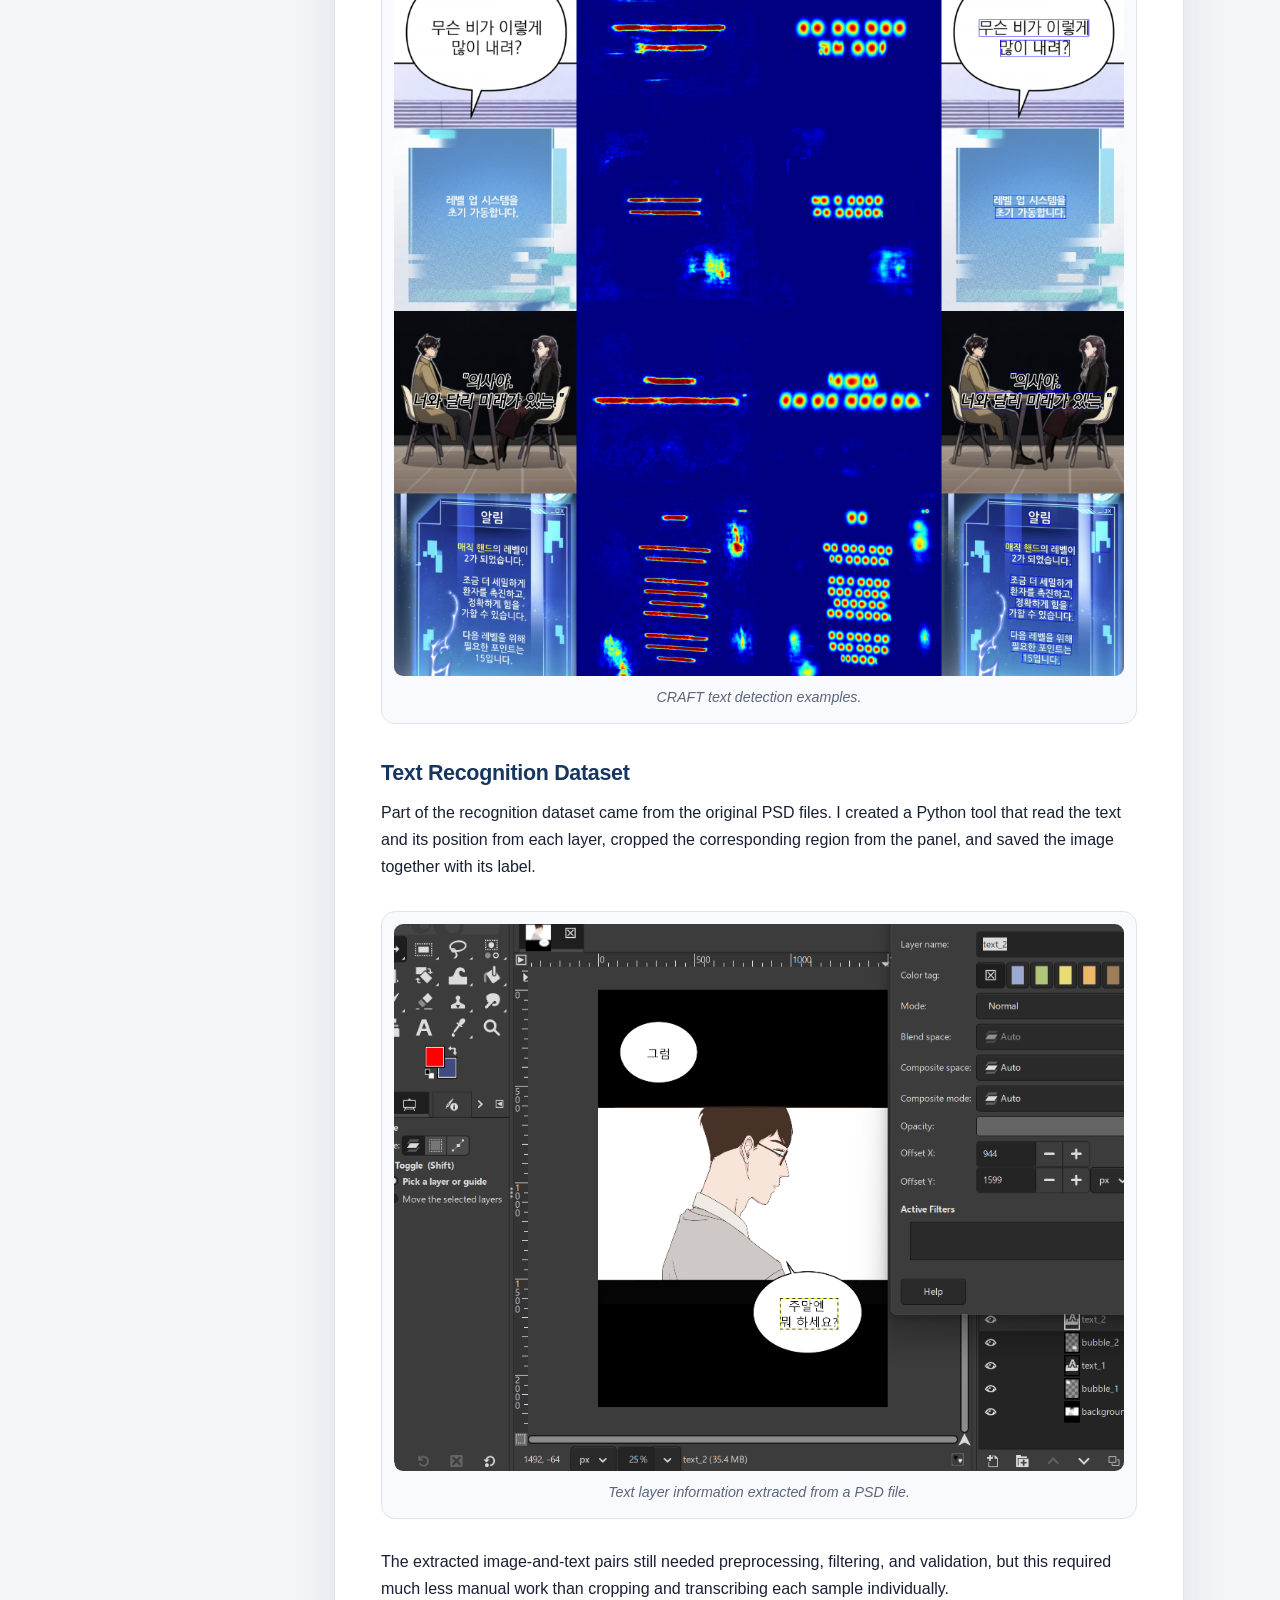
==== commit 423465fa: "Update toontra.html" ====
--- a/projects/toontra.html
+++ b/projects/toontra.html
@@ -184,43 +184,60 @@
         <p>
           For TOONTRA v1, I used YOLOv7 to detect speech bubbles. Webtoon episodes were much taller than the detector input, so I processed them as overlapping vertical tiles. The overlap helped with bubbles near tile boundaries, but it could also produce duplicate detections when the same bubble appeared in two neighboring tiles.
         </p>
-
+        
         <p>
           To reduce duplicate detections from overlapping tiles, I used a tile-ownership rule. Each tile owned the region up to the midpoint of its overlap with the neighboring tiles, and the center of each detection determined which tile should keep it. NMS was used as an additional deduplication step. In the public reconstruction, I made this more conservative by using ownership as a preference during cross-tile deduplication rather than immediately discarding detections outside their ownership region.
         </p>
-
+        
         <p>
           The diagram below uses 50% overlap to make the ownership regions easier to see. The exact overlap was not important to the ownership rule itself.
         </p>
-
+        
+        <figure>
+          <img
+            src="../assets/images/toontra/tile_assignment_diagram.png"
+            alt="Diagram showing tile ownership regions across overlapping vertical webtoon tiles"
+            width="2280"
+            height="1950"
+            loading="lazy"
+            decoding="async"
+          >
+          <figcaption>
+            Tile assignment with 50% overlap, shown for clarity.
+          </figcaption>
+        </figure>
+        
         <p>
           For the public reconstruction, I evaluated the long-webtoon detection pipeline on 367 manually labeled speech bubbles from three webtoons. The pipeline used overlapping tiles with a tile-ownership rule to handle detections near tile boundaries. With YOLO26, detections across overlapping tiles were more consistent, so ownership had less effect on the final result. Global NMS and ownership with same-tile NMS both reached an F1 score of 0.920.
         </p>
-
+        
         <p>
           I also repeated the evaluation with YOLOv7, which was closer to the detector used in the original project, on the same independent benchmark. Ownership gave a slight improvement across precision, recall, and F1, with F1 increasing from 0.907 to 0.910. This was consistent with what I had observed in production, where the ownership rule reduced occasional duplicate detections and errors near tile boundaries. In one benchmark example, global NMS kept the slightly higher-confidence detection from the neighboring tile, but its IoU was 0.496, just below the 0.50 matching threshold. Ownership kept the detection from the correct tile instead, increasing IoU to 0.511 and recovering the bubble.
         </p>
-
-        <figure>
-          <img src="../assets/images/toontra/tile_assignment_diagram.png"
-        </figure>
-
-        <figure>
-          <img src="../assets/images/toontra/ownership_vs_nms.png" alt="YOLOv7 seam case comparing global NMS and tile ownership for a speech bubble near an overlapping tile boundary" width="800" height="716" loading="lazy" decoding="async">
+        
+        <figure>
+          <img
+            src="../assets/images/toontra/ownership_vs_nms.png"
+            alt="YOLOv7 seam case comparing global NMS and tile ownership for a speech bubble near an overlapping tile boundary"
+            width="800"
+            height="716"
+            loading="lazy"
+            decoding="async"
+          >
           <figcaption>
             <strong>A seam case from the YOLOv7 evaluation.</strong>
             Global NMS selected the slightly higher-confidence prediction, while tile ownership selected the better-localized detection from the correct tile region.
           </figcaption>
         </figure>
-
+        
         <p>
           The detected bounding box defined the region of interest (ROI) for segmentation. I expanded it slightly to avoid cutting off irregular outlines or long speech-bubble tails. In the original implementation, the box was expanded by 5% on each side. The extra area was acceptable because the segmentation model determined the actual bubble shape within the ROI.
         </p>
-
+        
         <p>
           The evaluation also included a more difficult webtoon with decorative narration boxes, irregular shapes, transparent elements, and low-contrast regions.
         </p>
-
+        
         <figure>
           <img
             src="../assets/images/toontra/ambiguous_speech_bubbles.png"
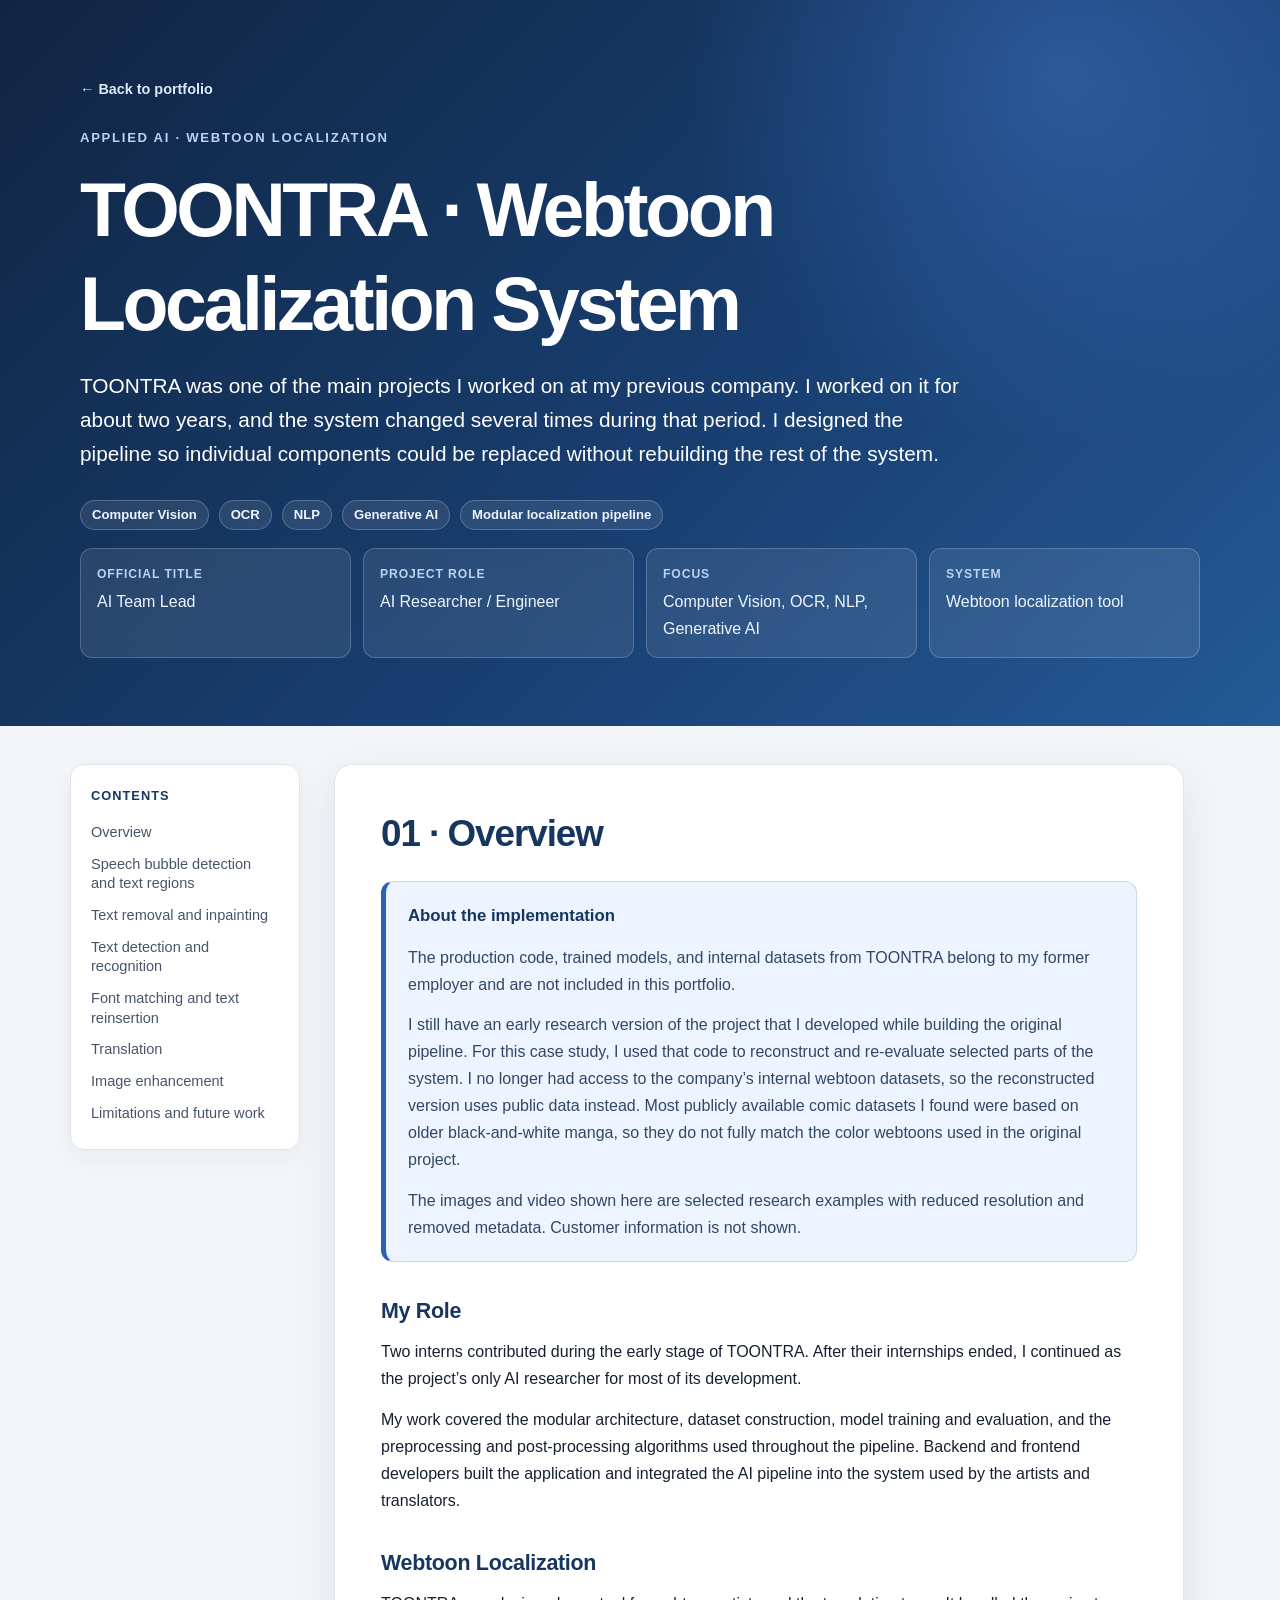
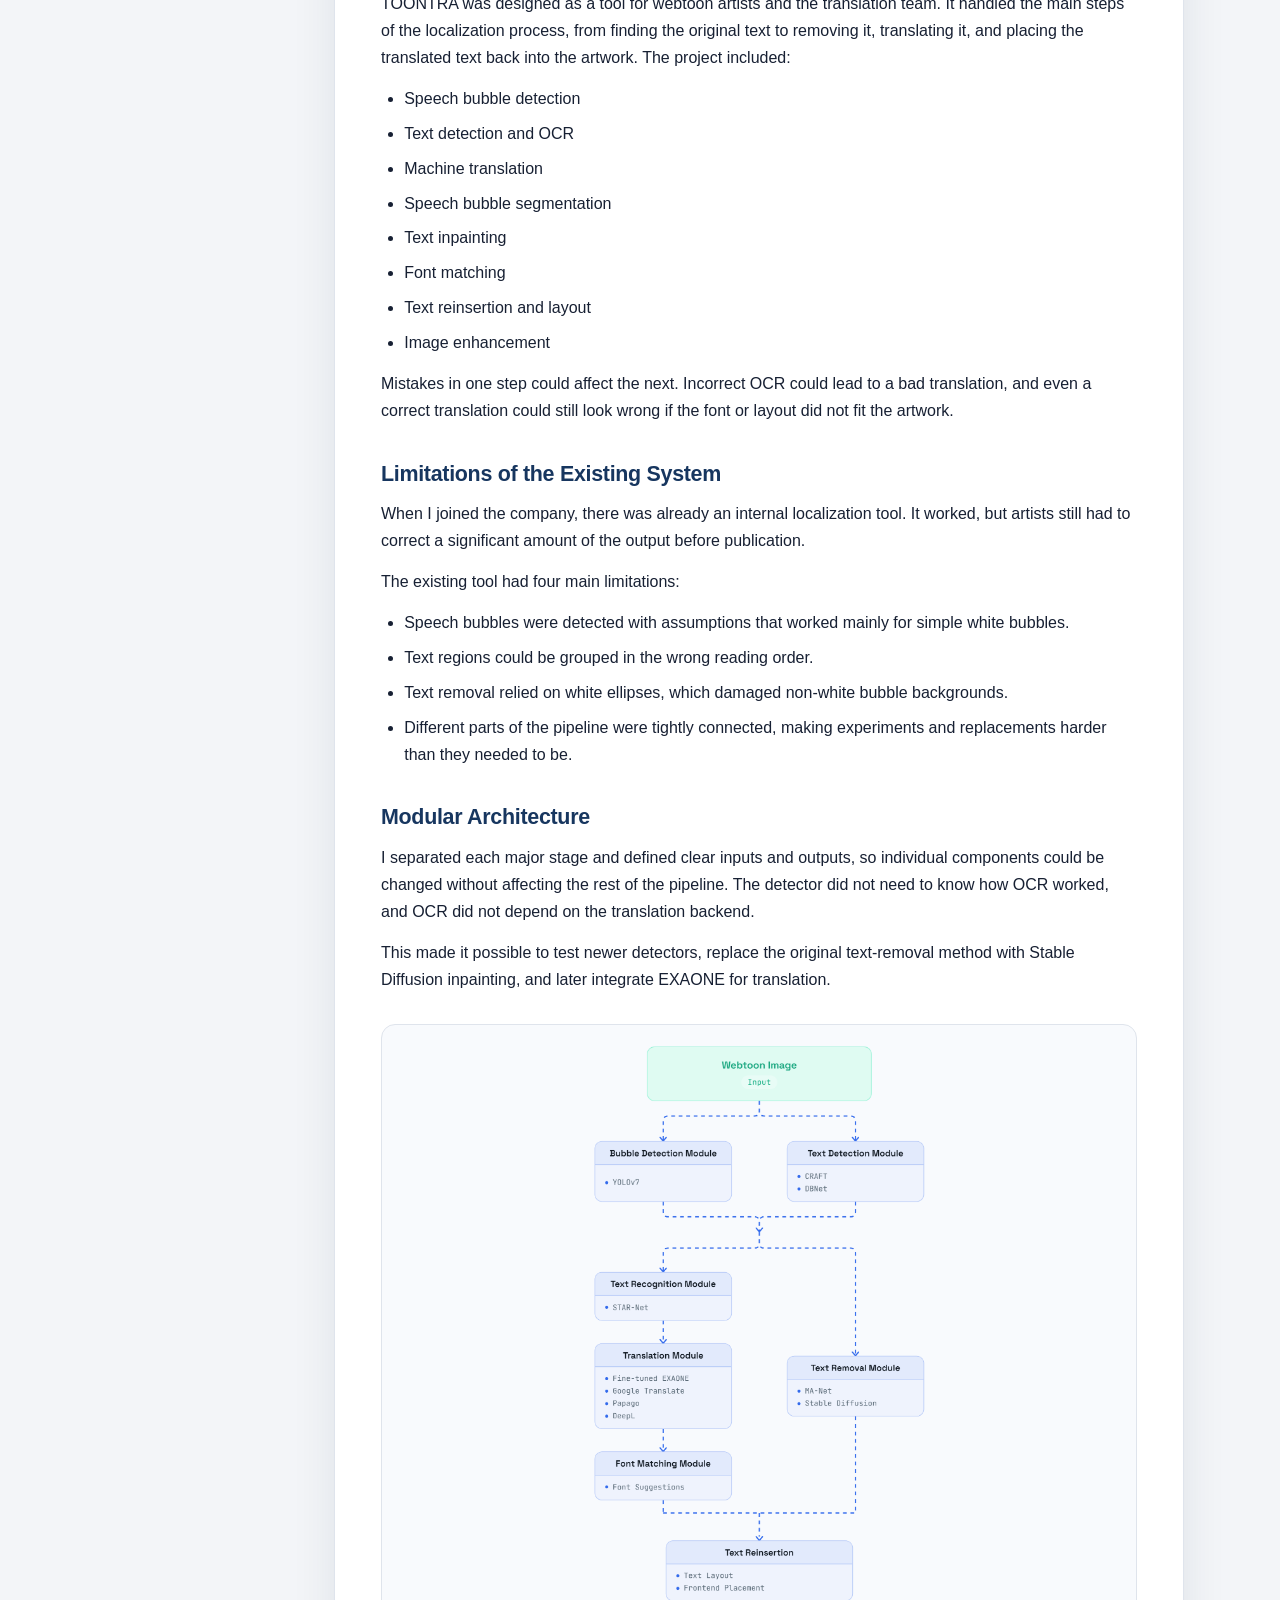
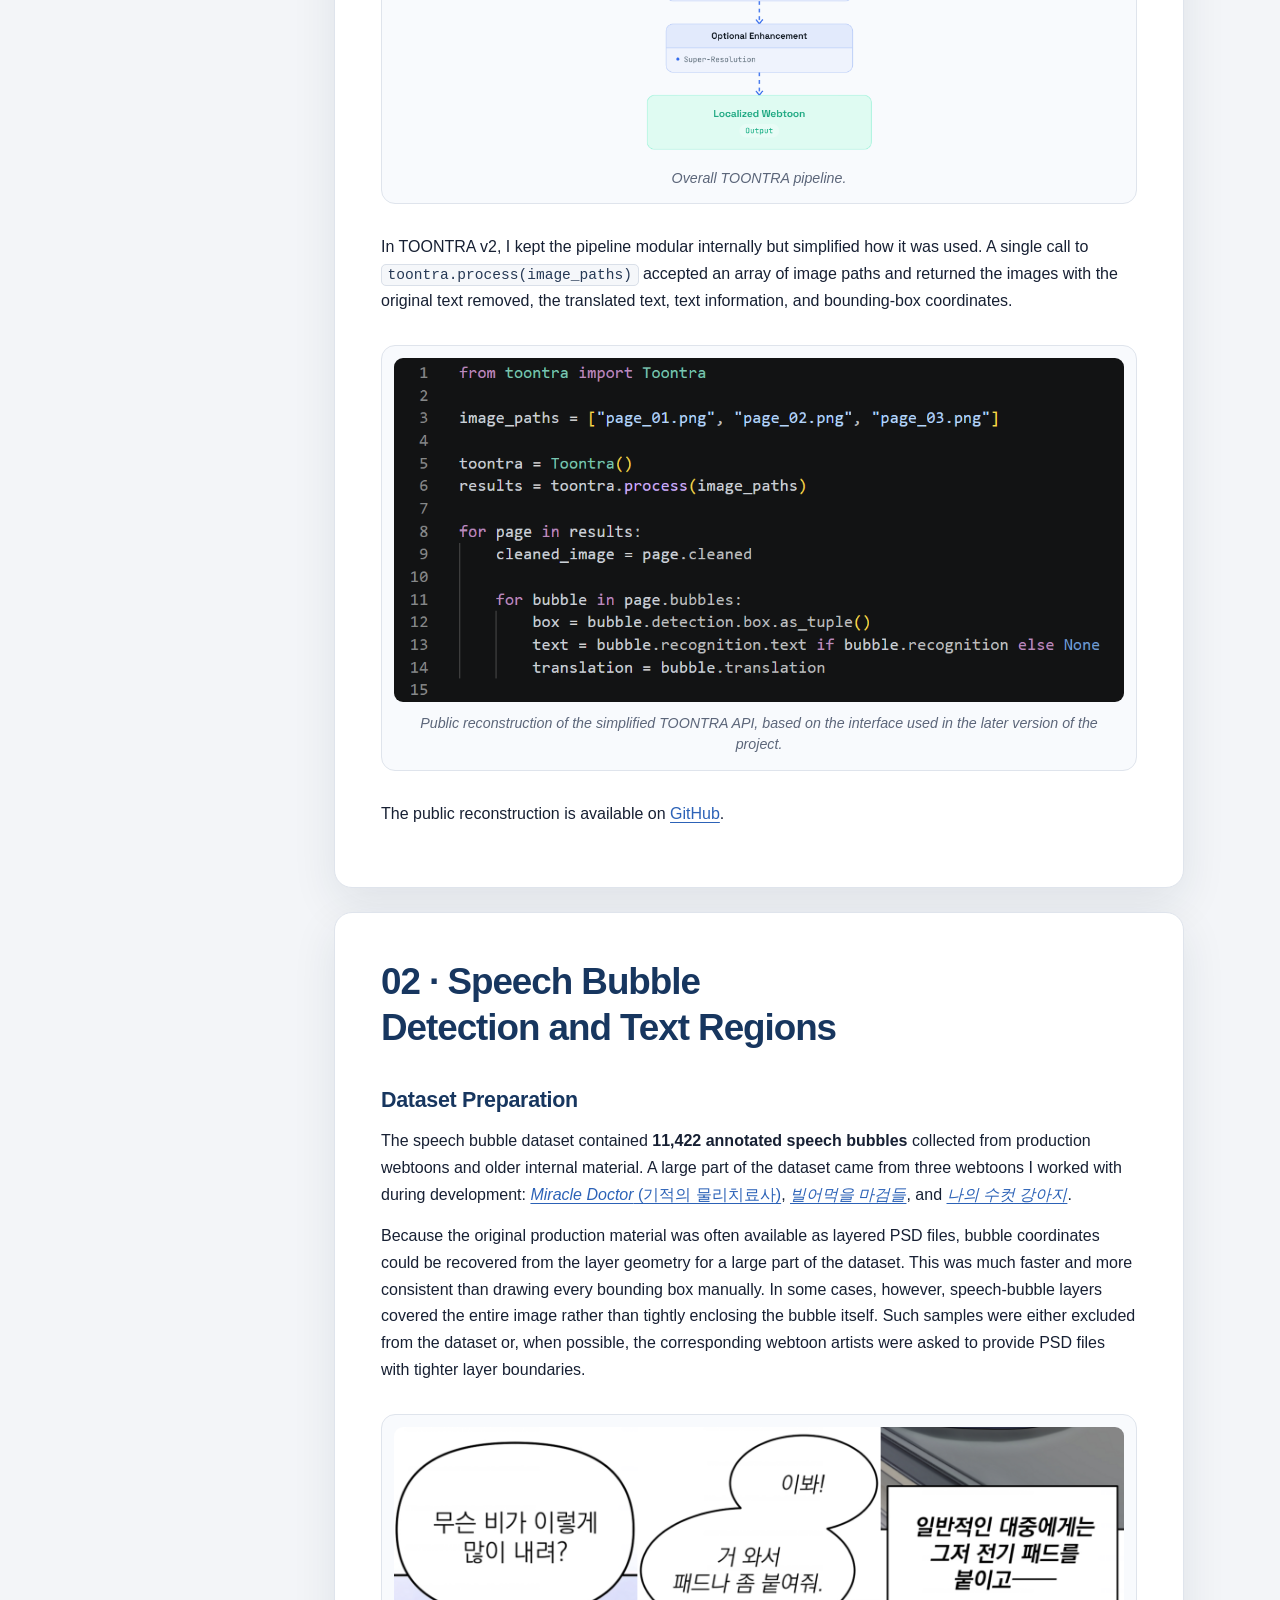
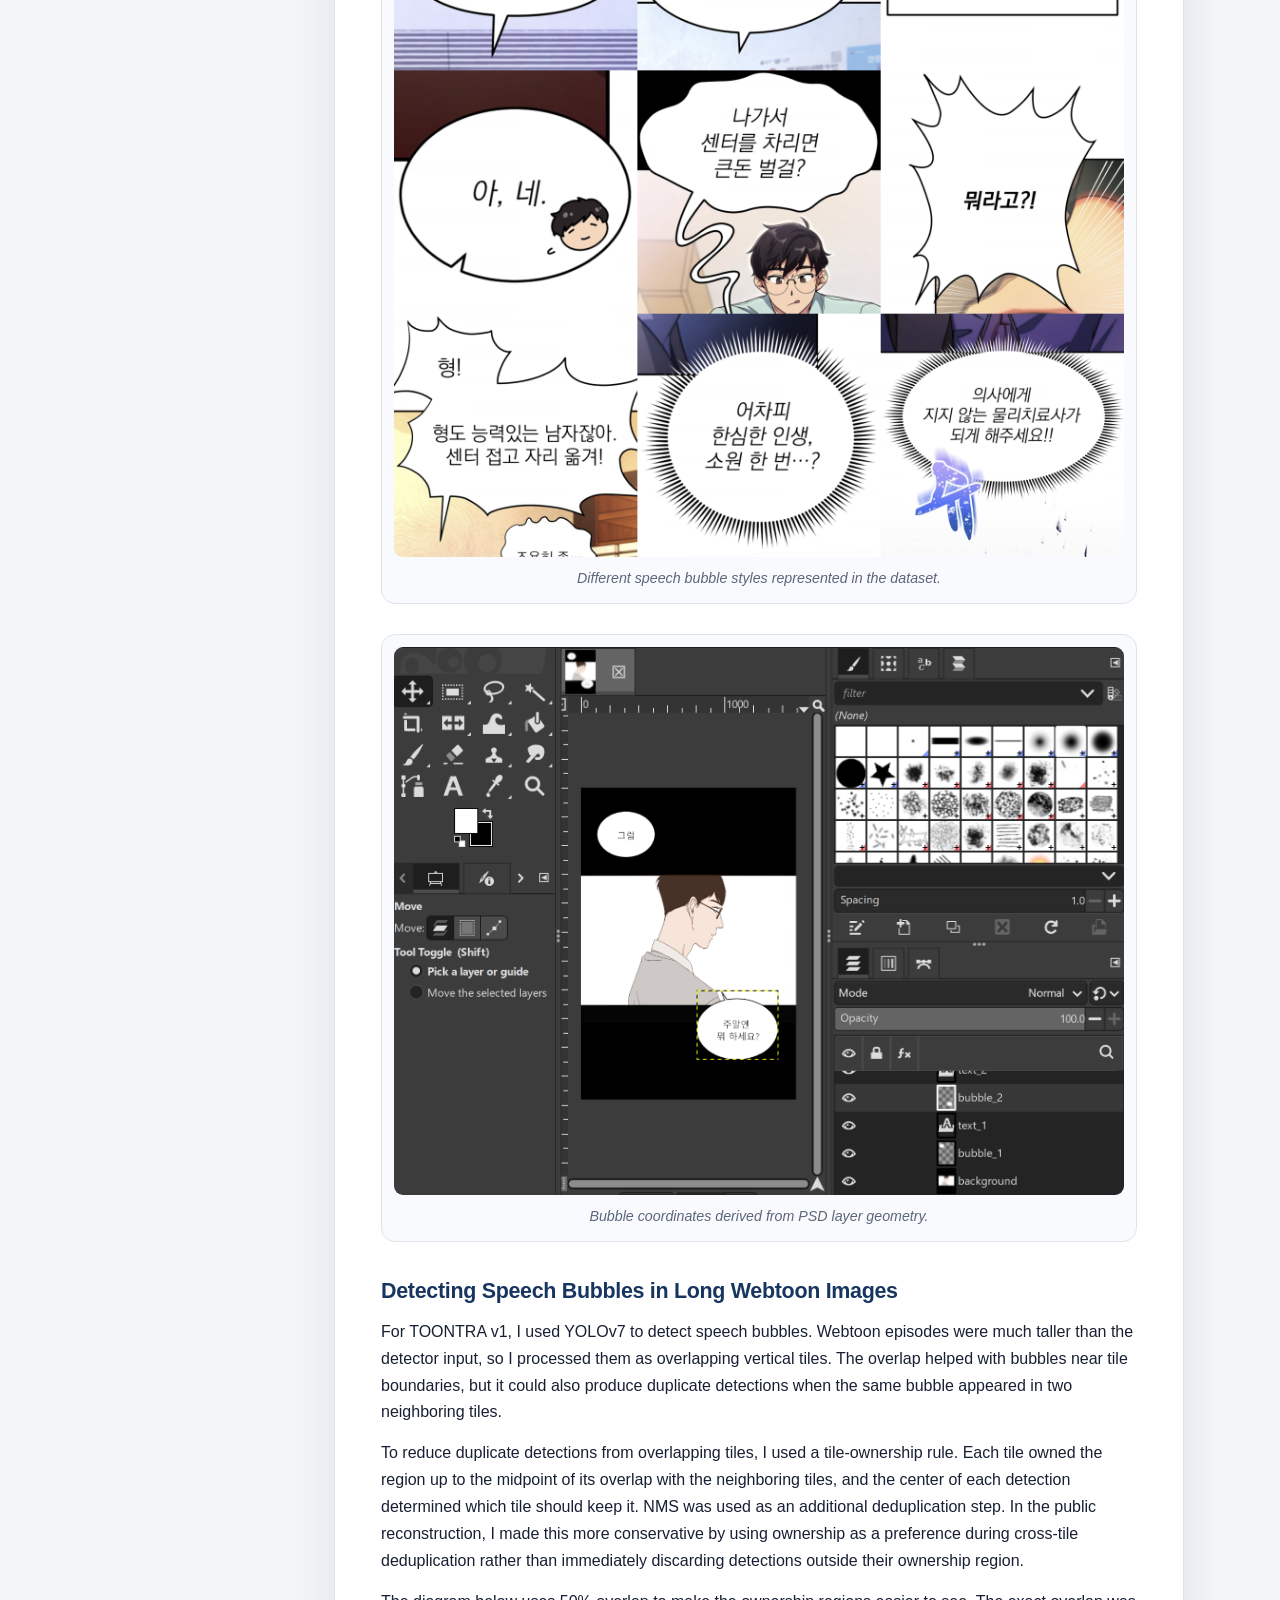
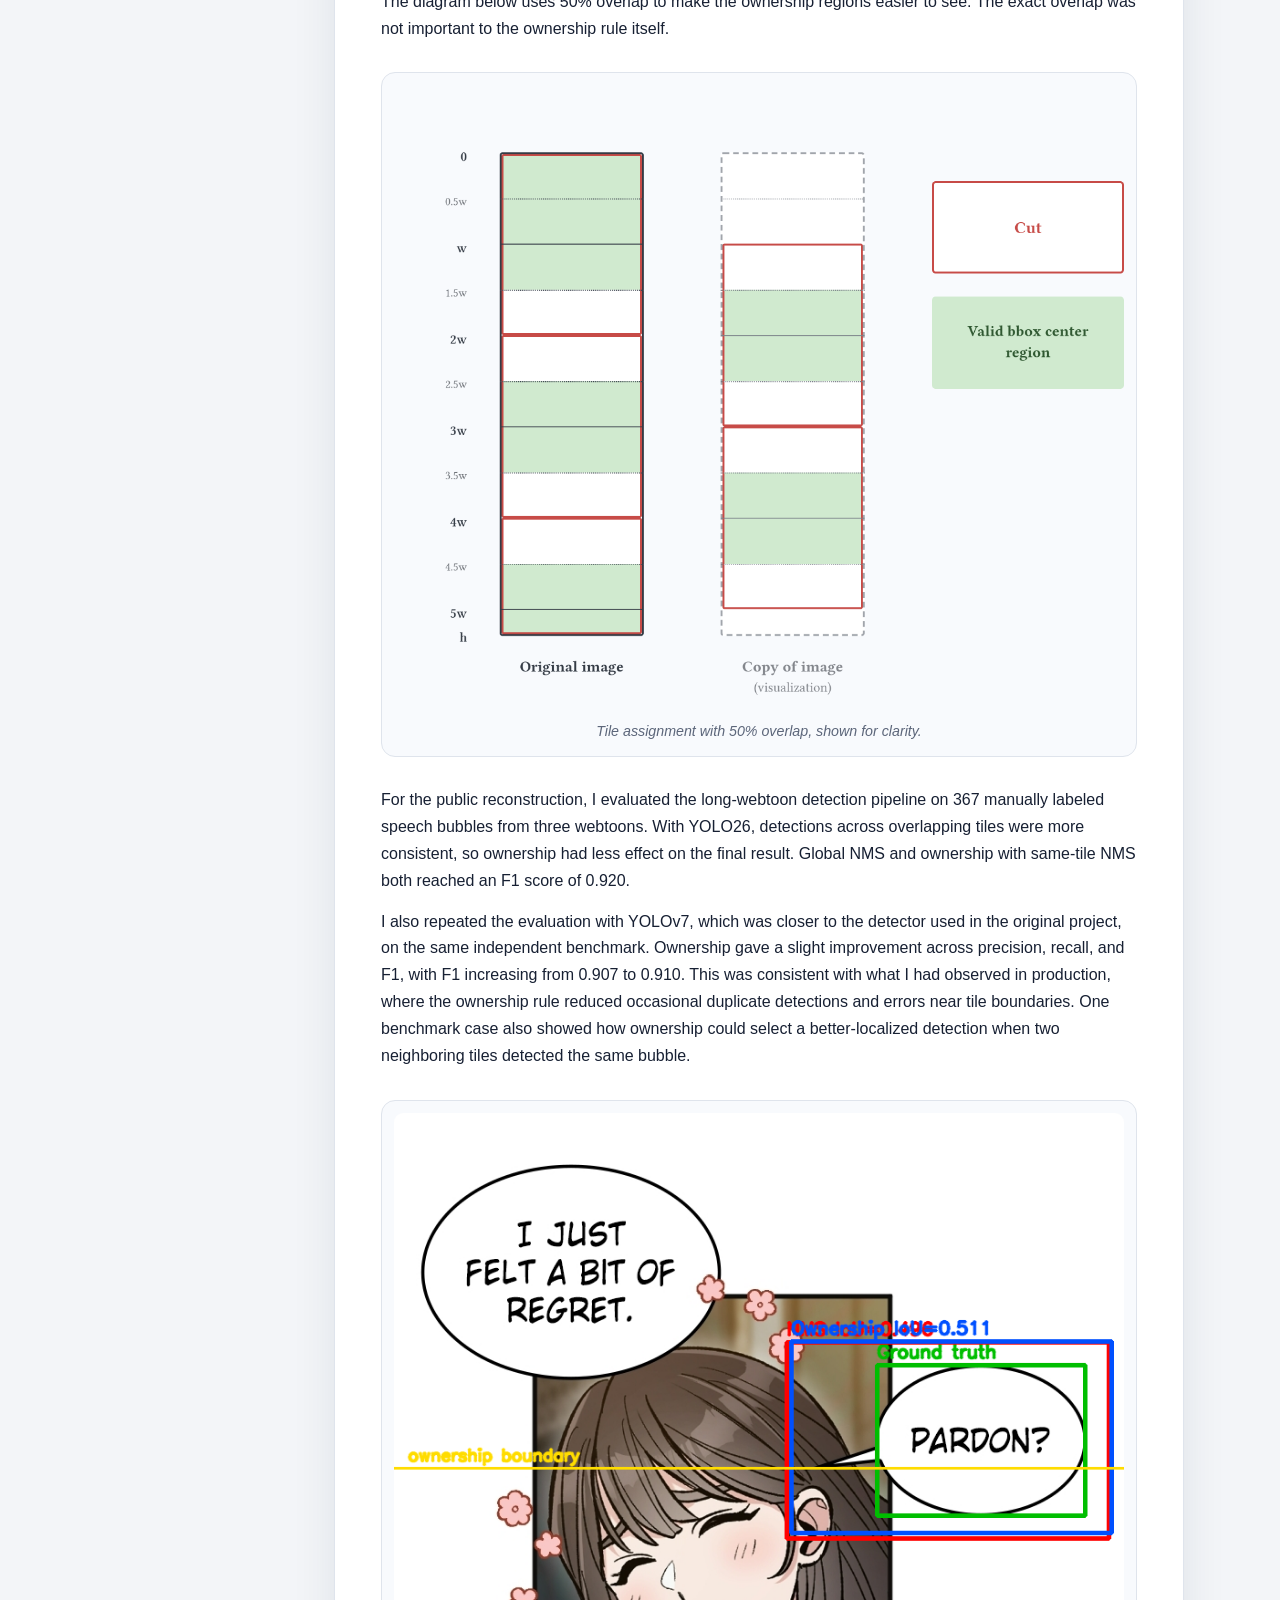
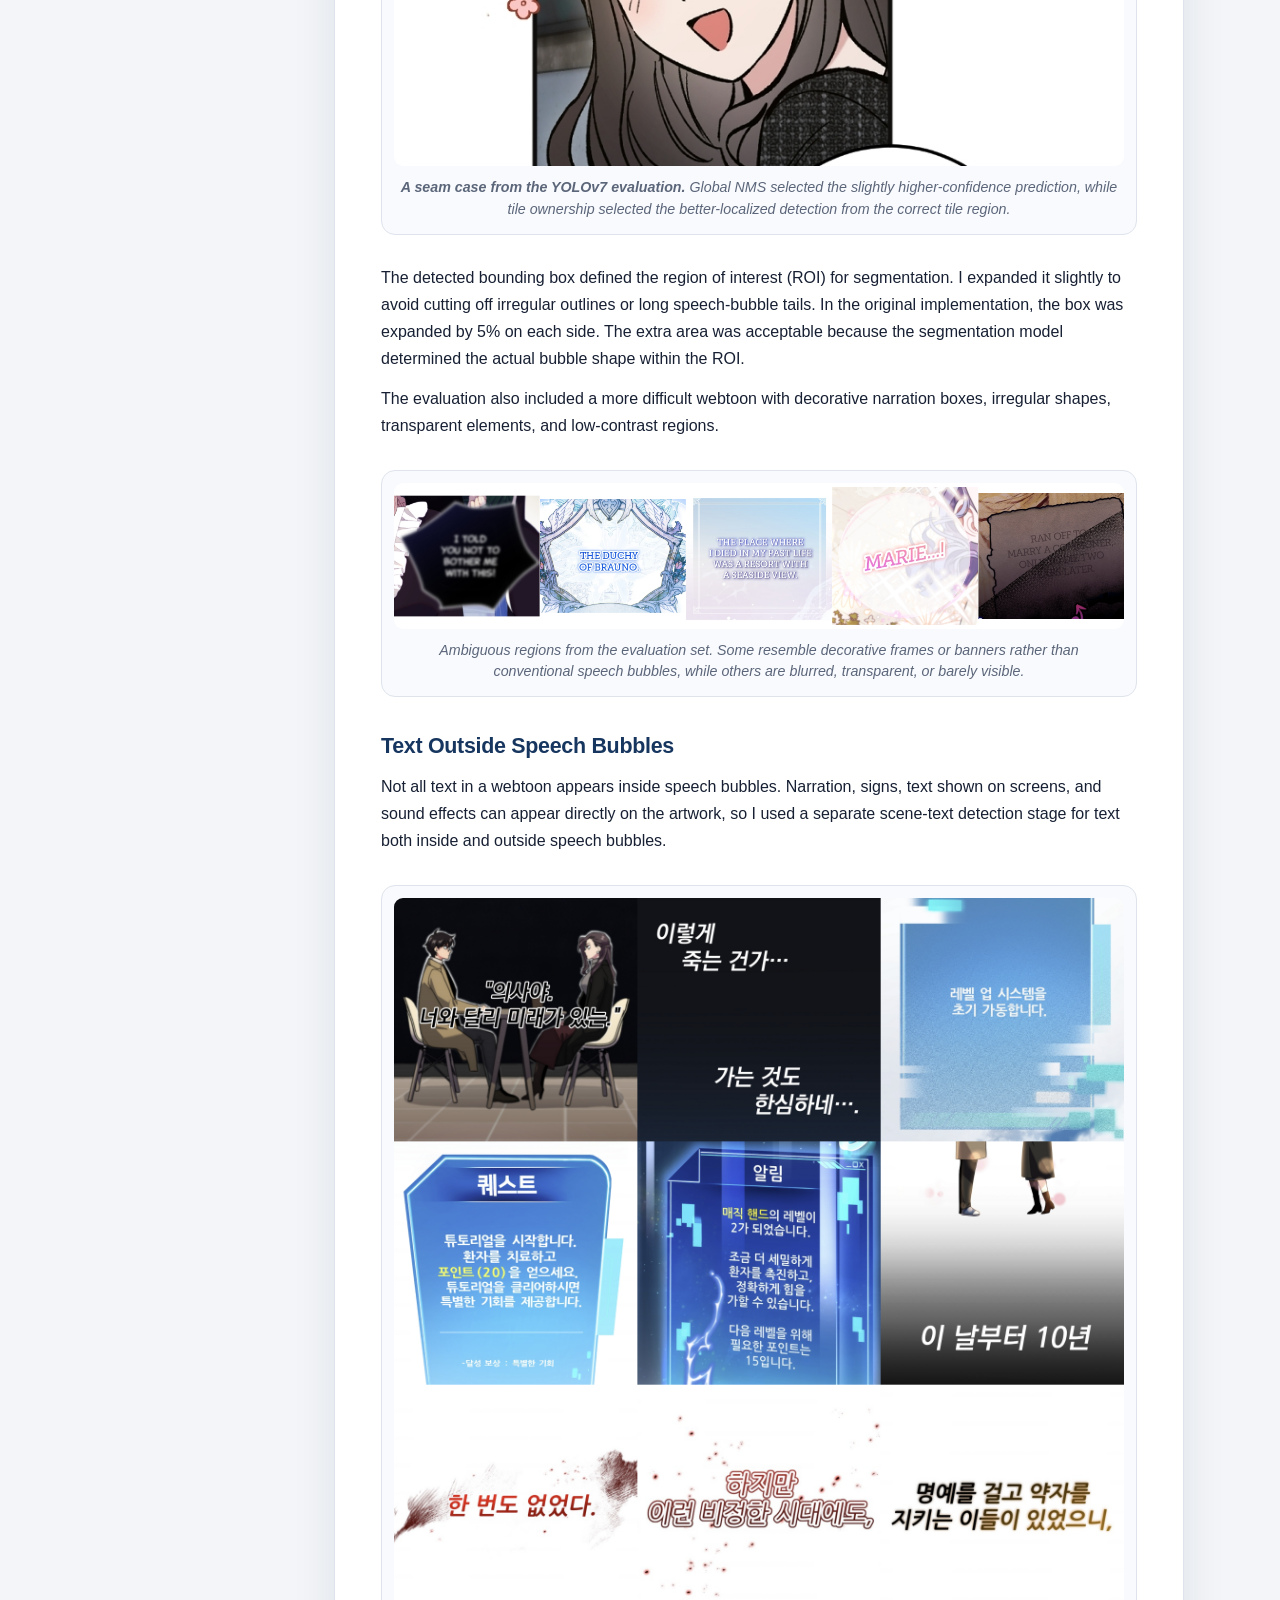
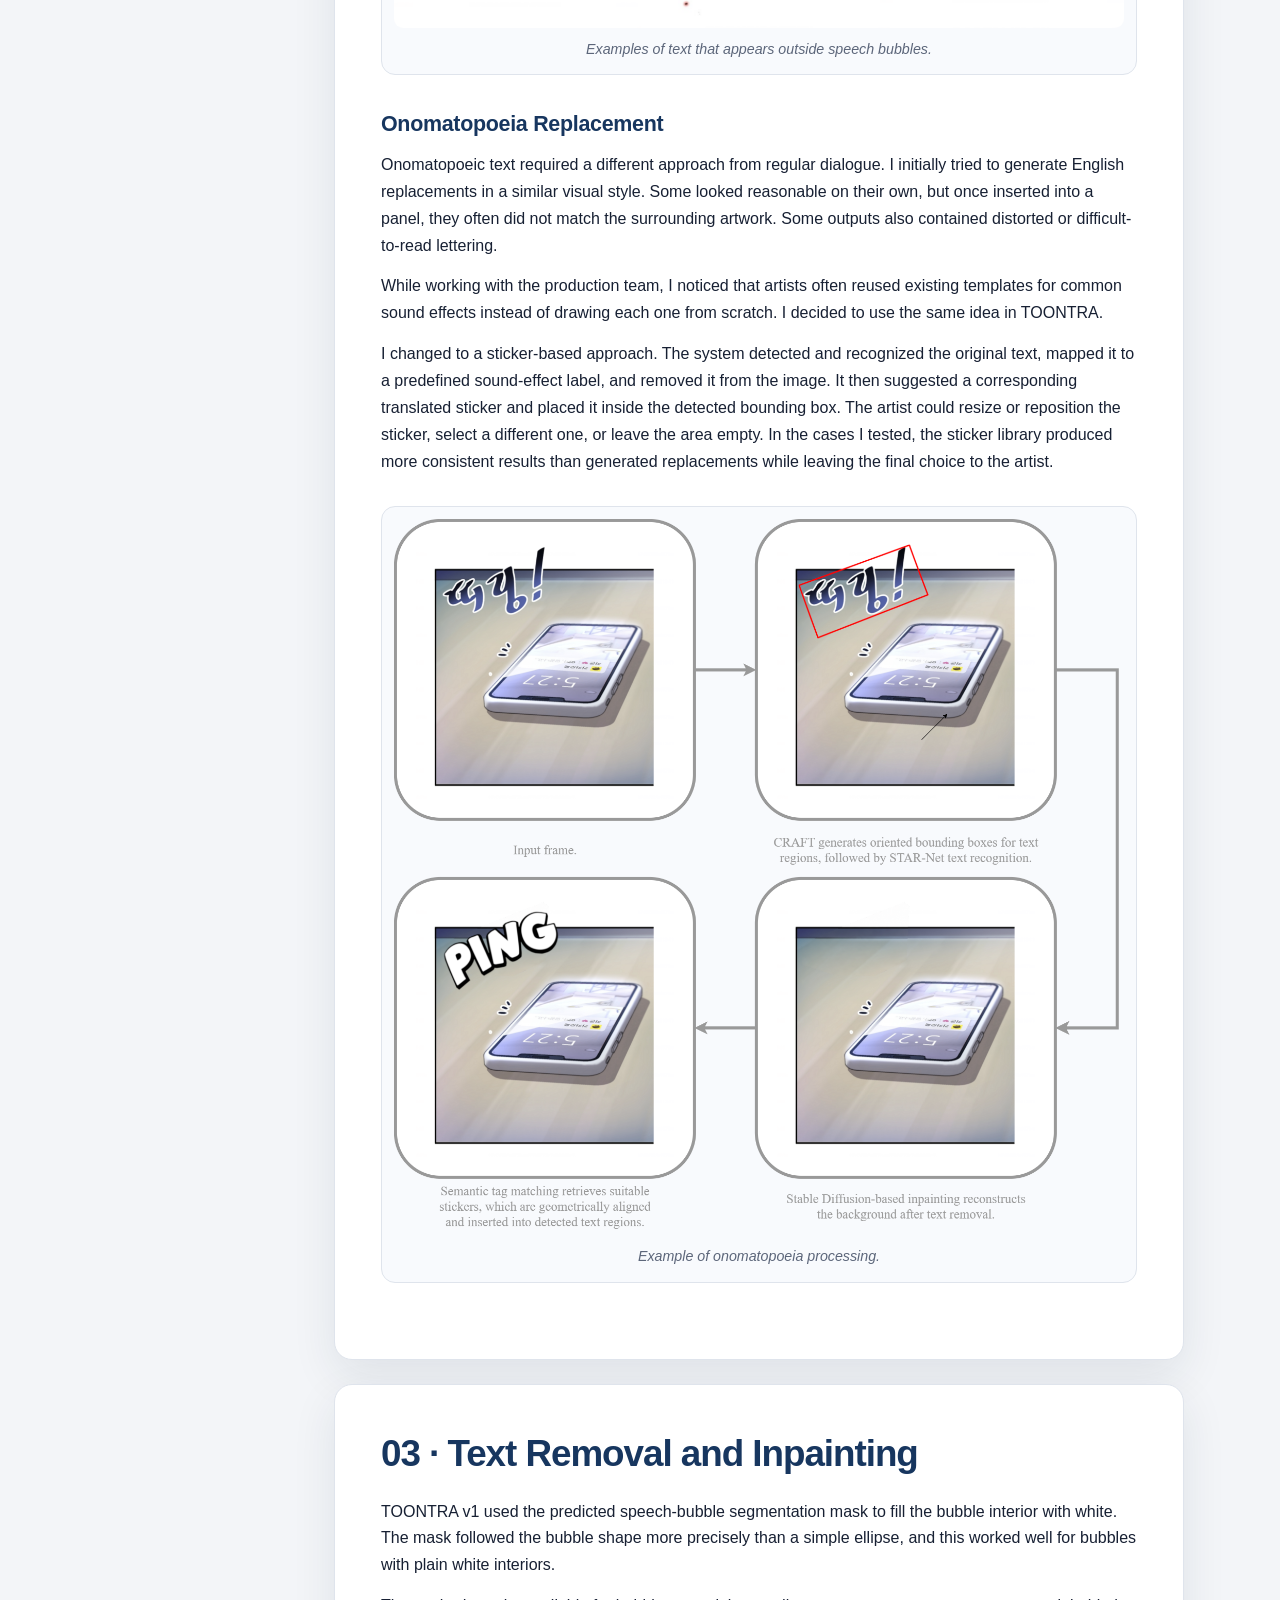
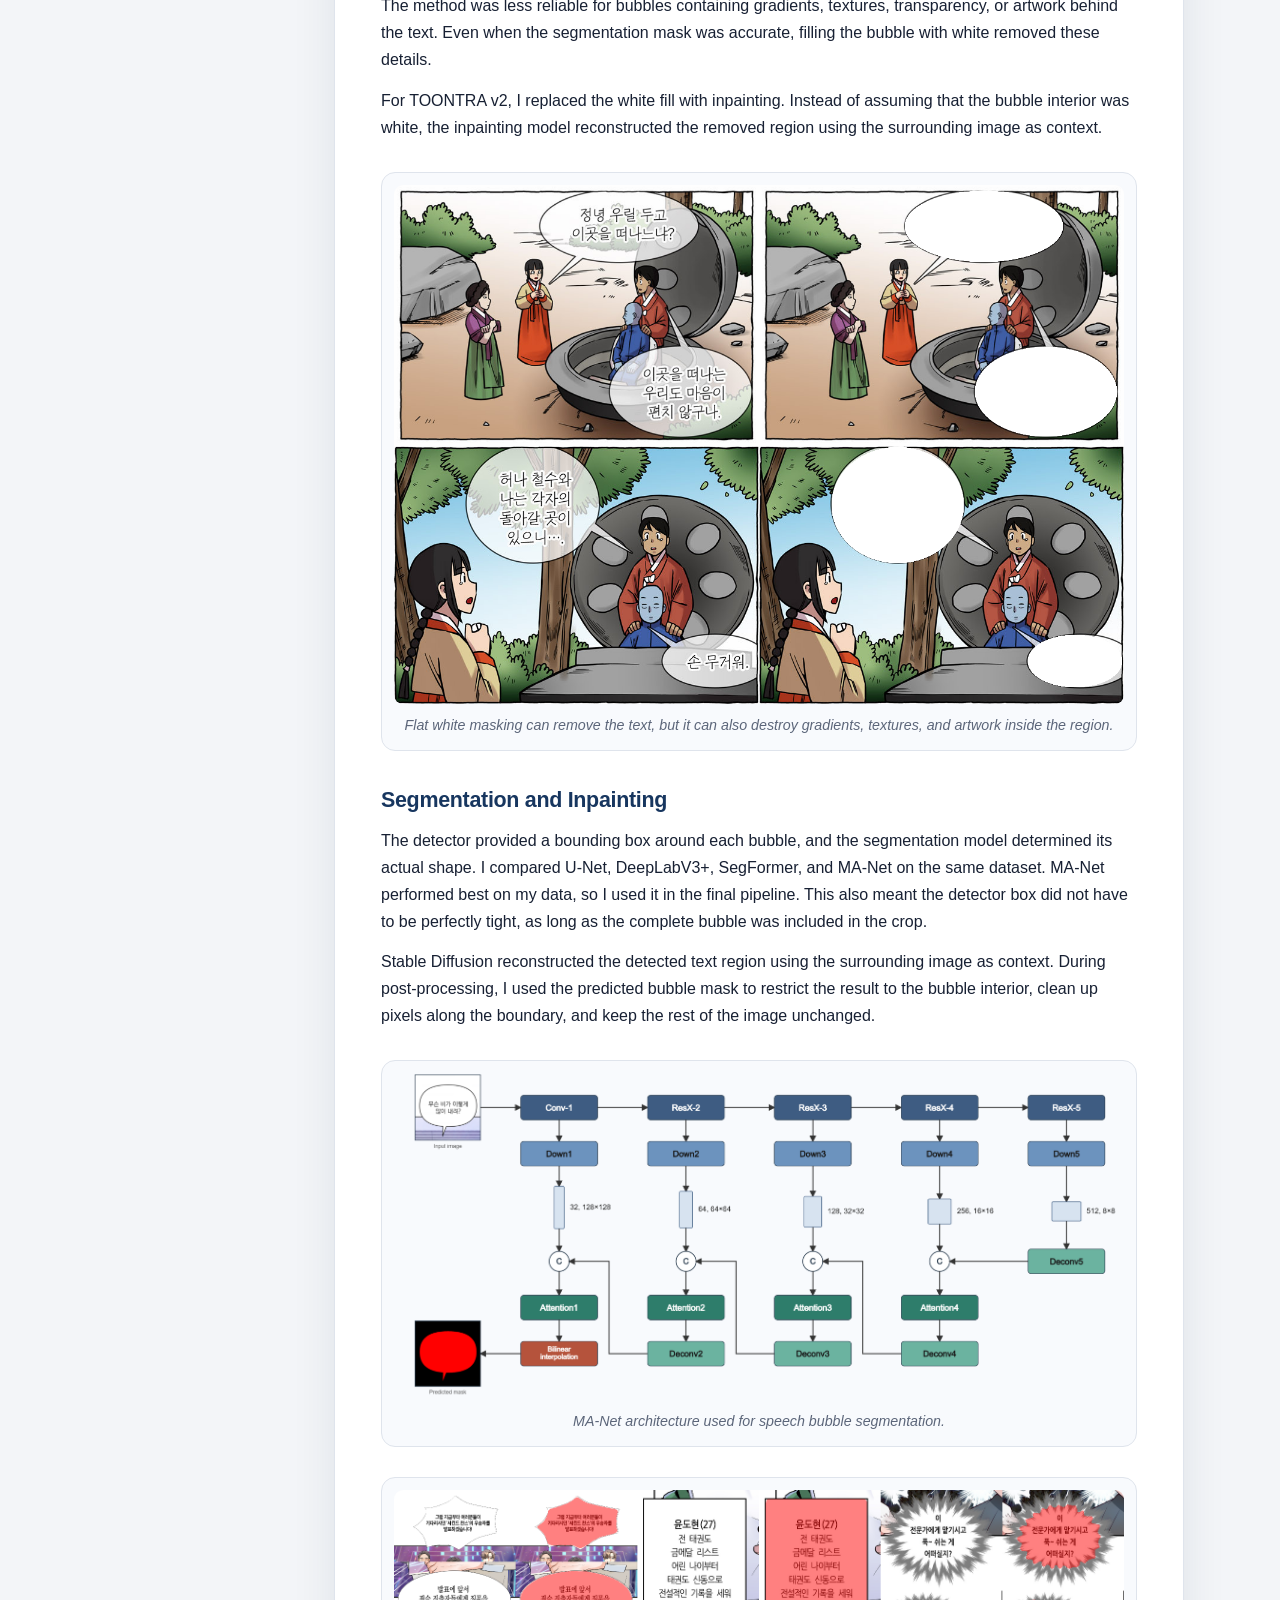
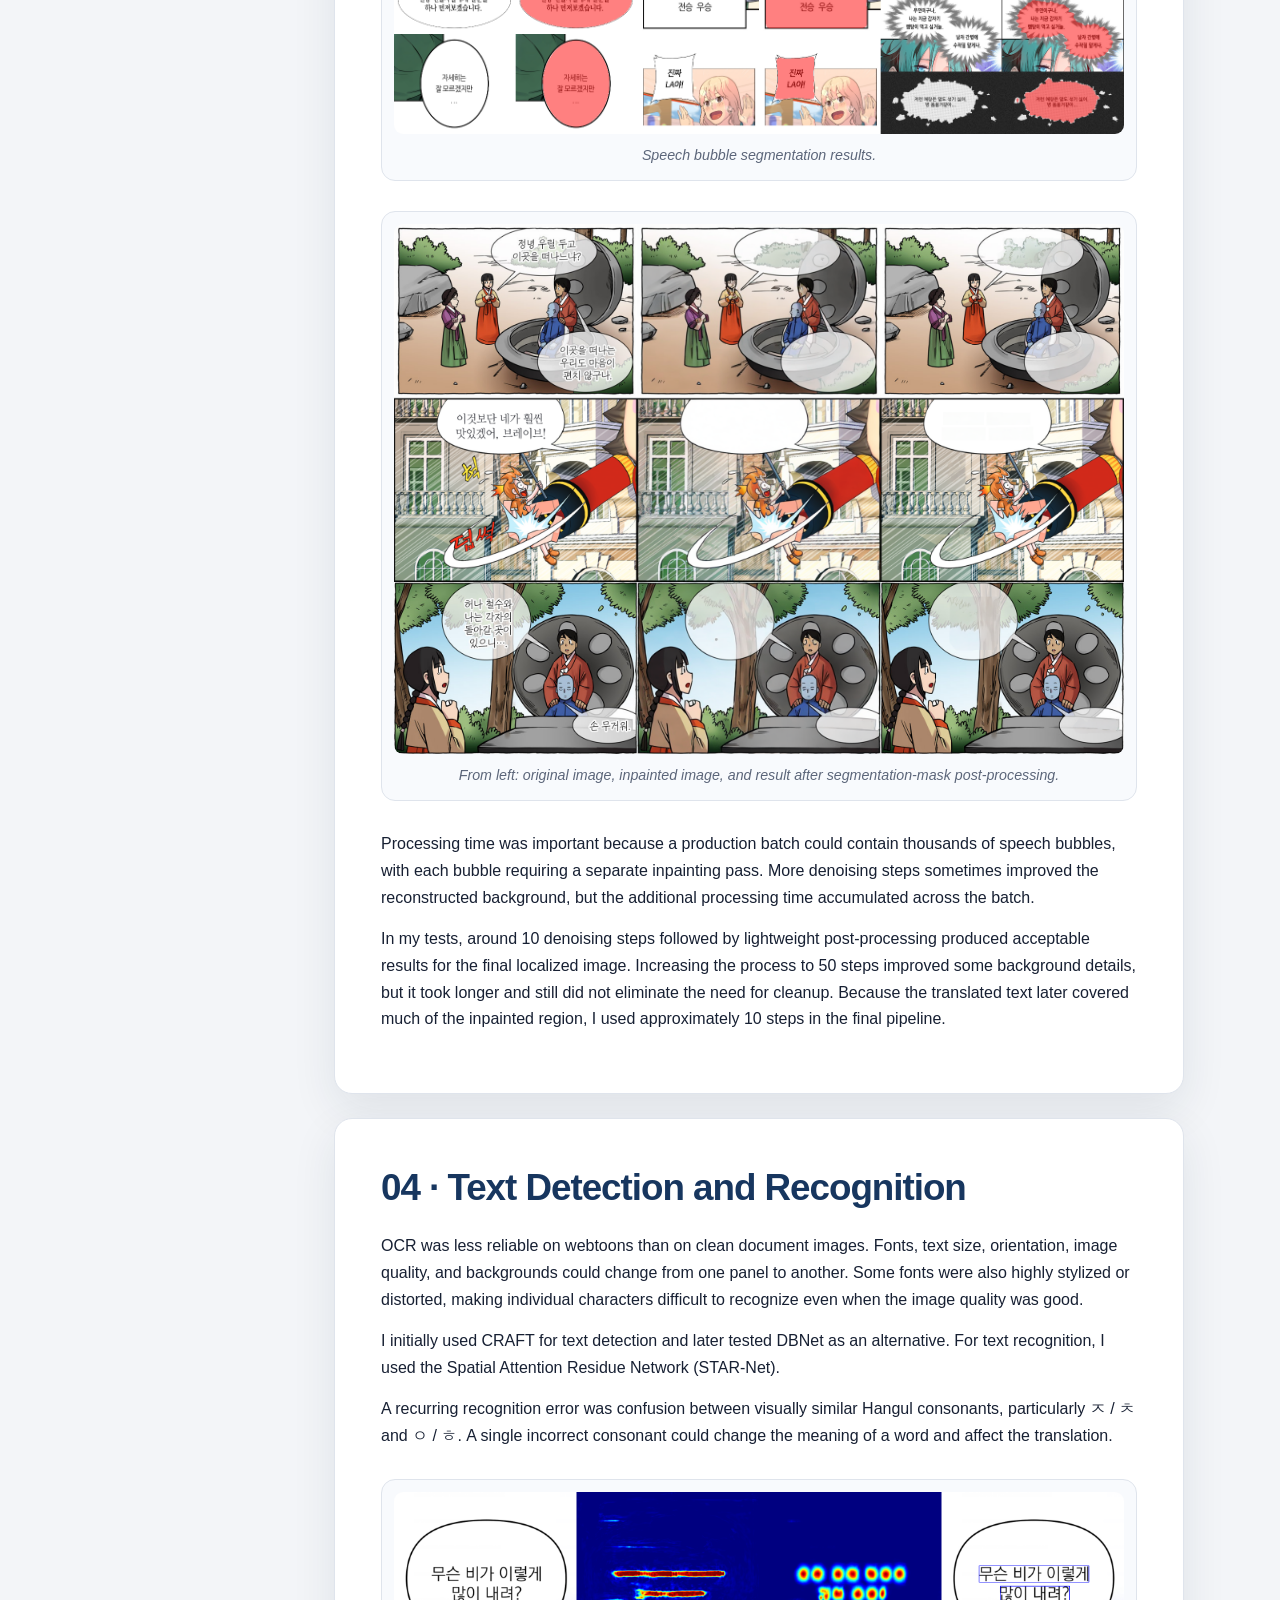
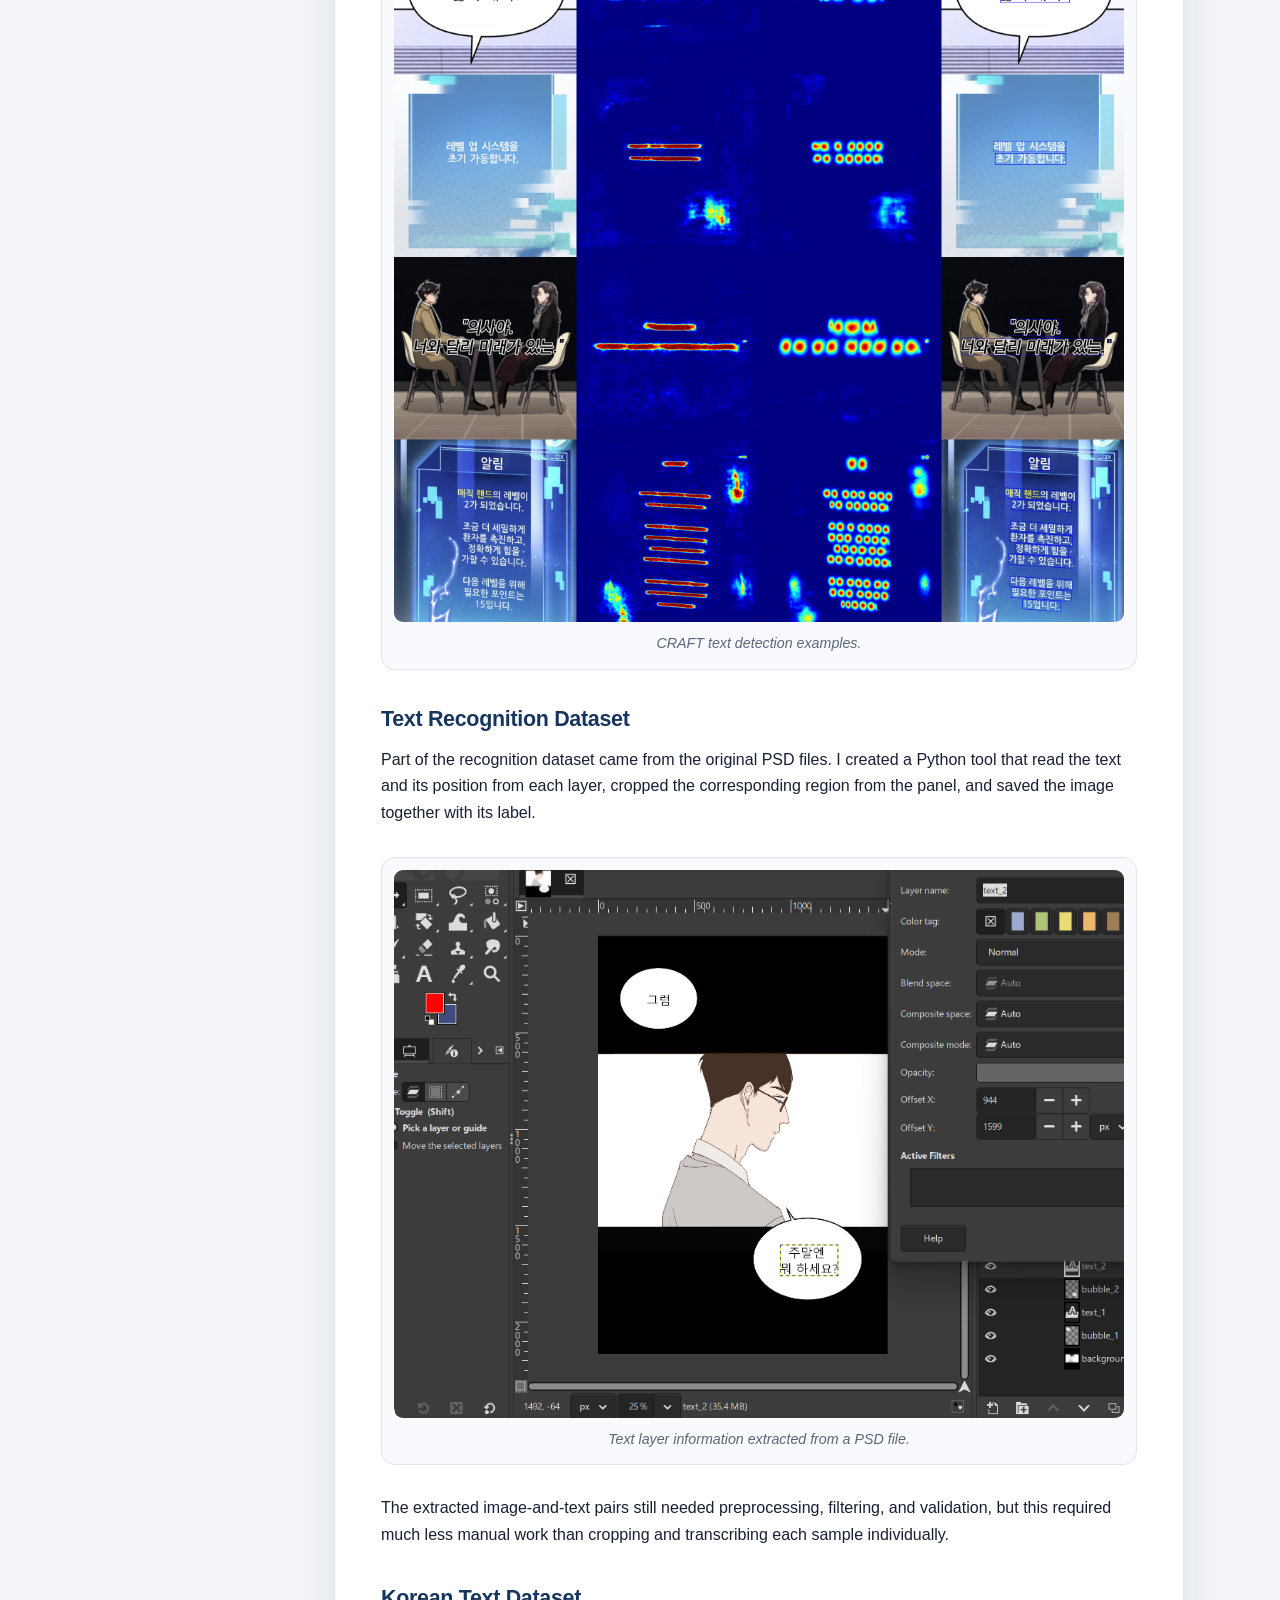
==== commit 0942109a: "Update toontra.html" ====
--- a/projects/toontra.html
+++ b/projects/toontra.html
@@ -208,11 +208,11 @@
         </figure>
         
         <p>
-          For the public reconstruction, I evaluated the long-webtoon detection pipeline on 367 manually labeled speech bubbles from three webtoons. The pipeline used overlapping tiles with a tile-ownership rule to handle detections near tile boundaries. With YOLO26, detections across overlapping tiles were more consistent, so ownership had less effect on the final result. Global NMS and ownership with same-tile NMS both reached an F1 score of 0.920.
-        </p>
-        
-        <p>
-          I also repeated the evaluation with YOLOv7, which was closer to the detector used in the original project, on the same independent benchmark. Ownership gave a slight improvement across precision, recall, and F1, with F1 increasing from 0.907 to 0.910. This was consistent with what I had observed in production, where the ownership rule reduced occasional duplicate detections and errors near tile boundaries. In one benchmark example, global NMS kept the slightly higher-confidence detection from the neighboring tile, but its IoU was 0.496, just below the 0.50 matching threshold. Ownership kept the detection from the correct tile instead, increasing IoU to 0.511 and recovering the bubble.
+          For the public reconstruction, I evaluated the long-webtoon detection pipeline on 367 manually labeled speech bubbles from three webtoons. With YOLO26, detections across overlapping tiles were more consistent, so ownership had less effect on the final result. Global NMS and ownership with same-tile NMS both reached an F1 score of 0.920.
+        </p>
+        
+        <p>
+          I also repeated the evaluation with YOLOv7, which was closer to the detector used in the original project, on the same independent benchmark. Ownership gave a slight improvement across precision, recall, and F1, with F1 increasing from 0.907 to 0.910. This was consistent with what I had observed in production, where the ownership rule reduced occasional duplicate detections and errors near tile boundaries. One benchmark case also showed how ownership could select a better-localized detection when two neighboring tiles detected the same bubble.
         </p>
         
         <figure>
